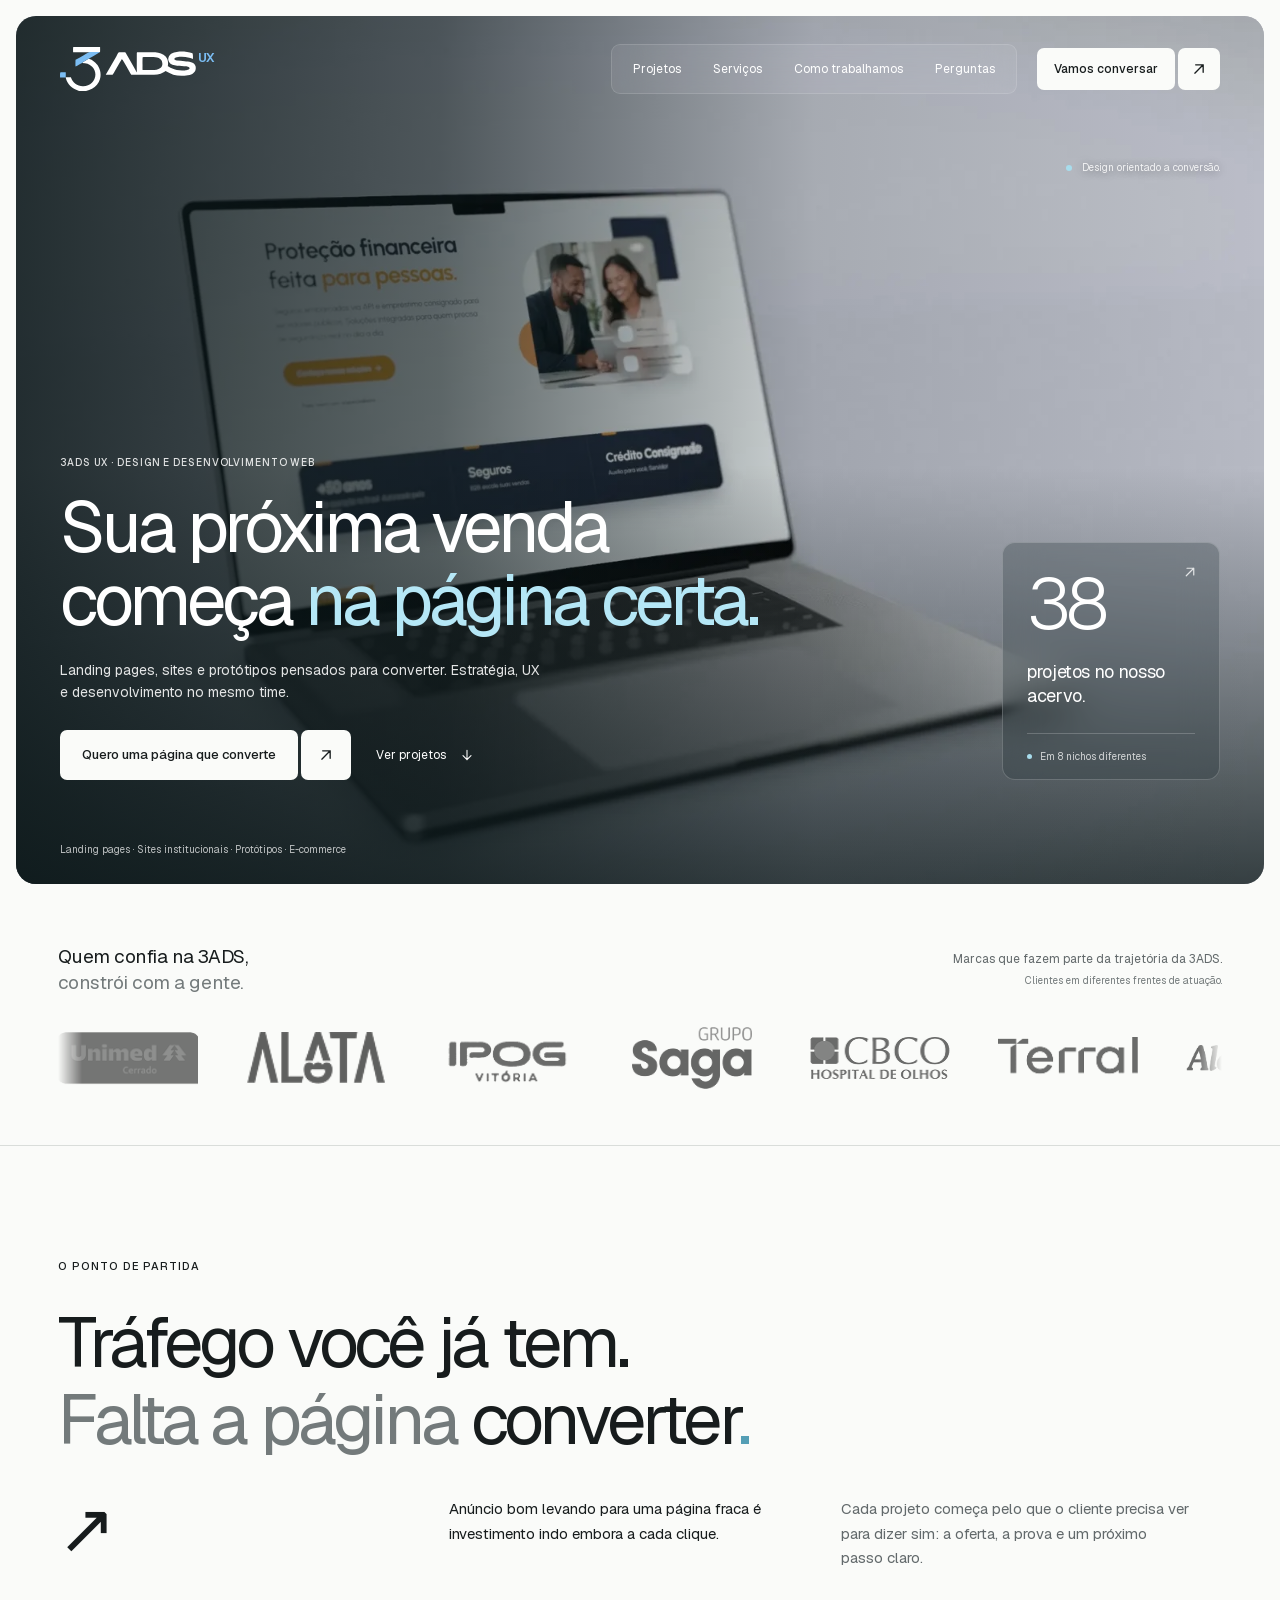
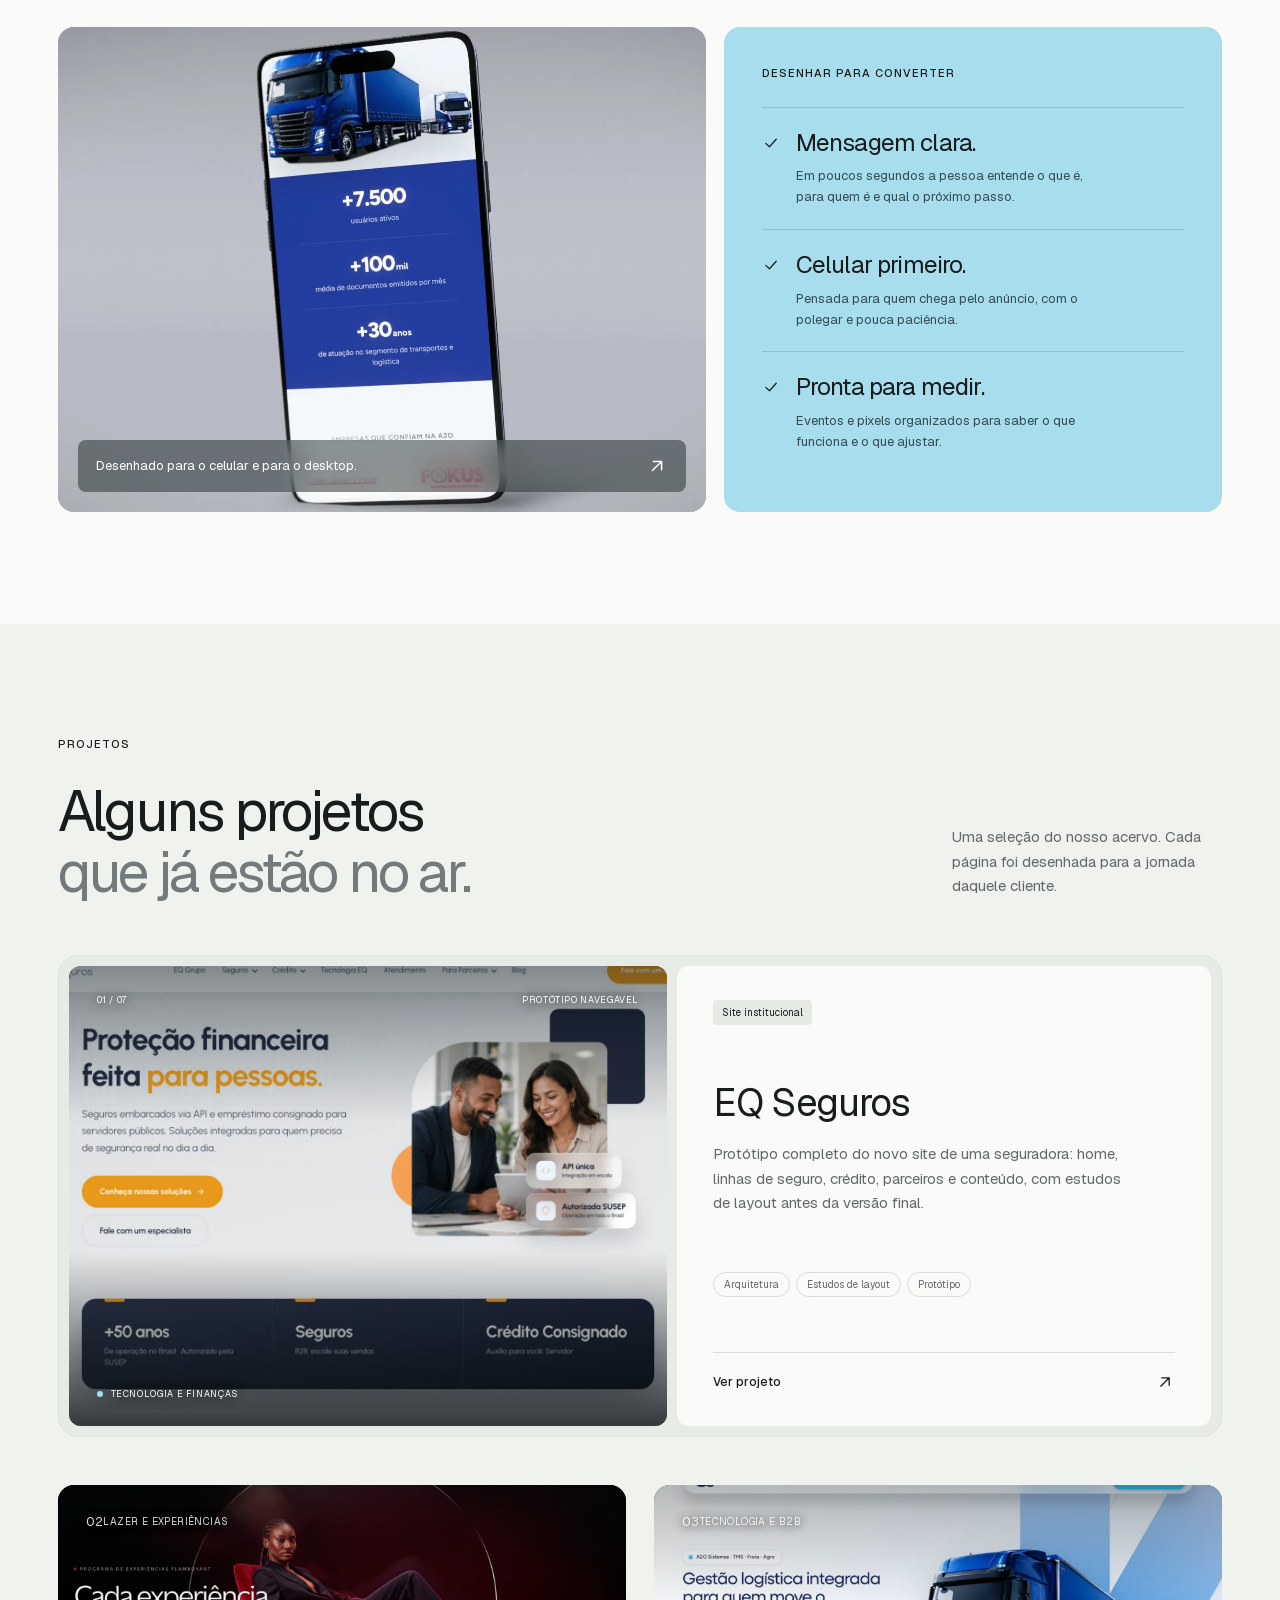
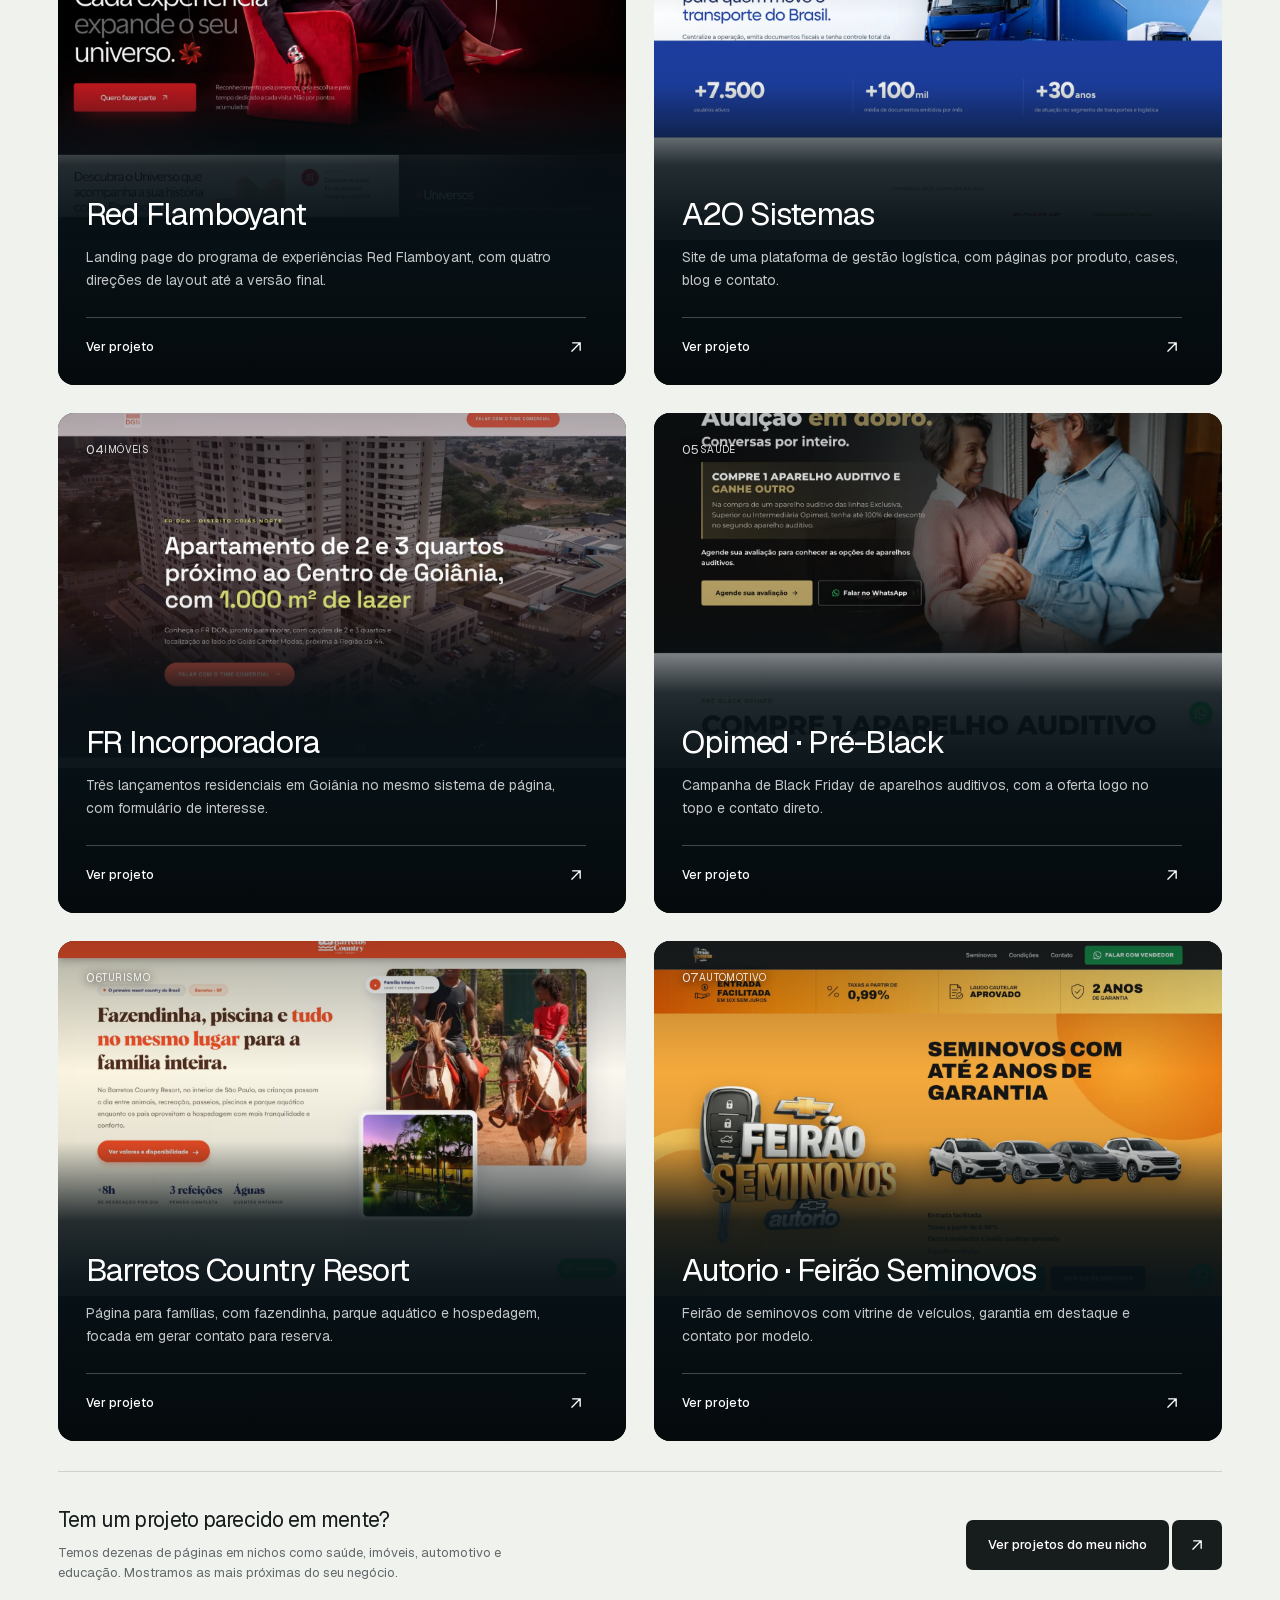
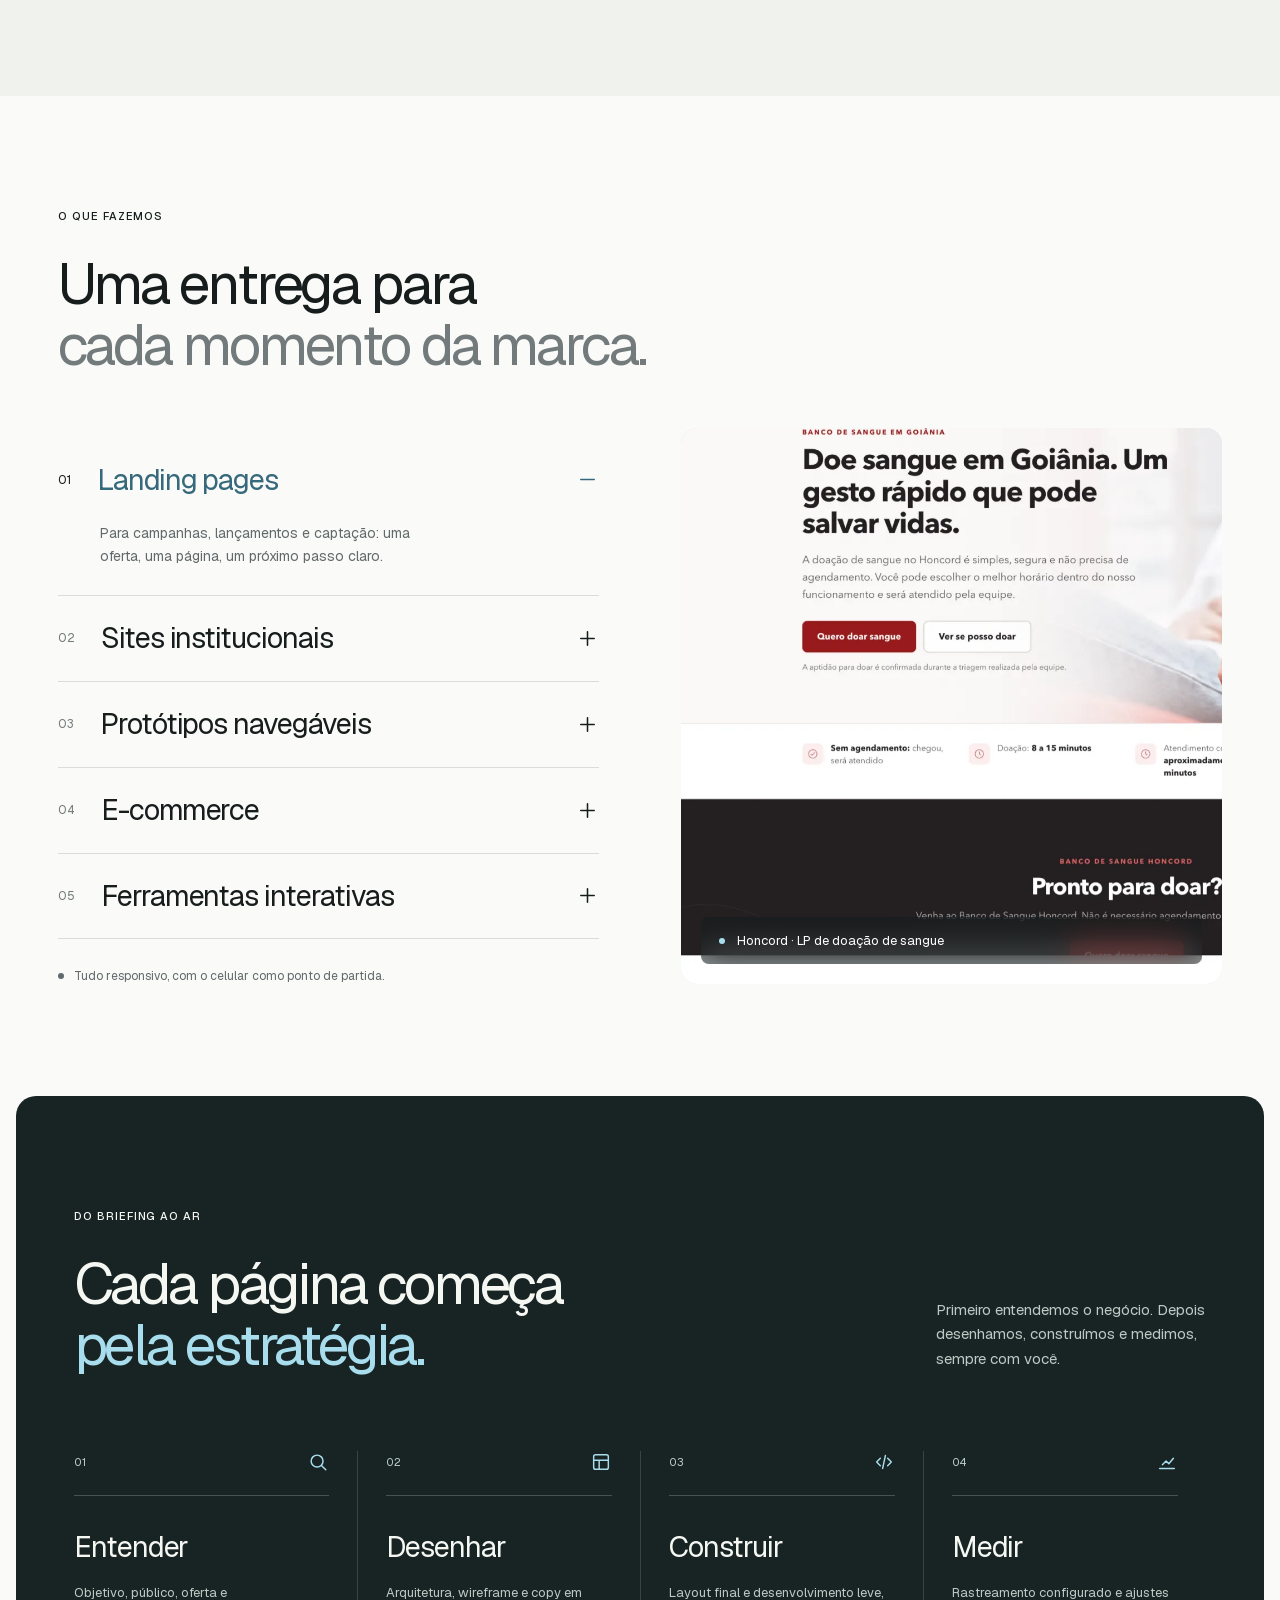
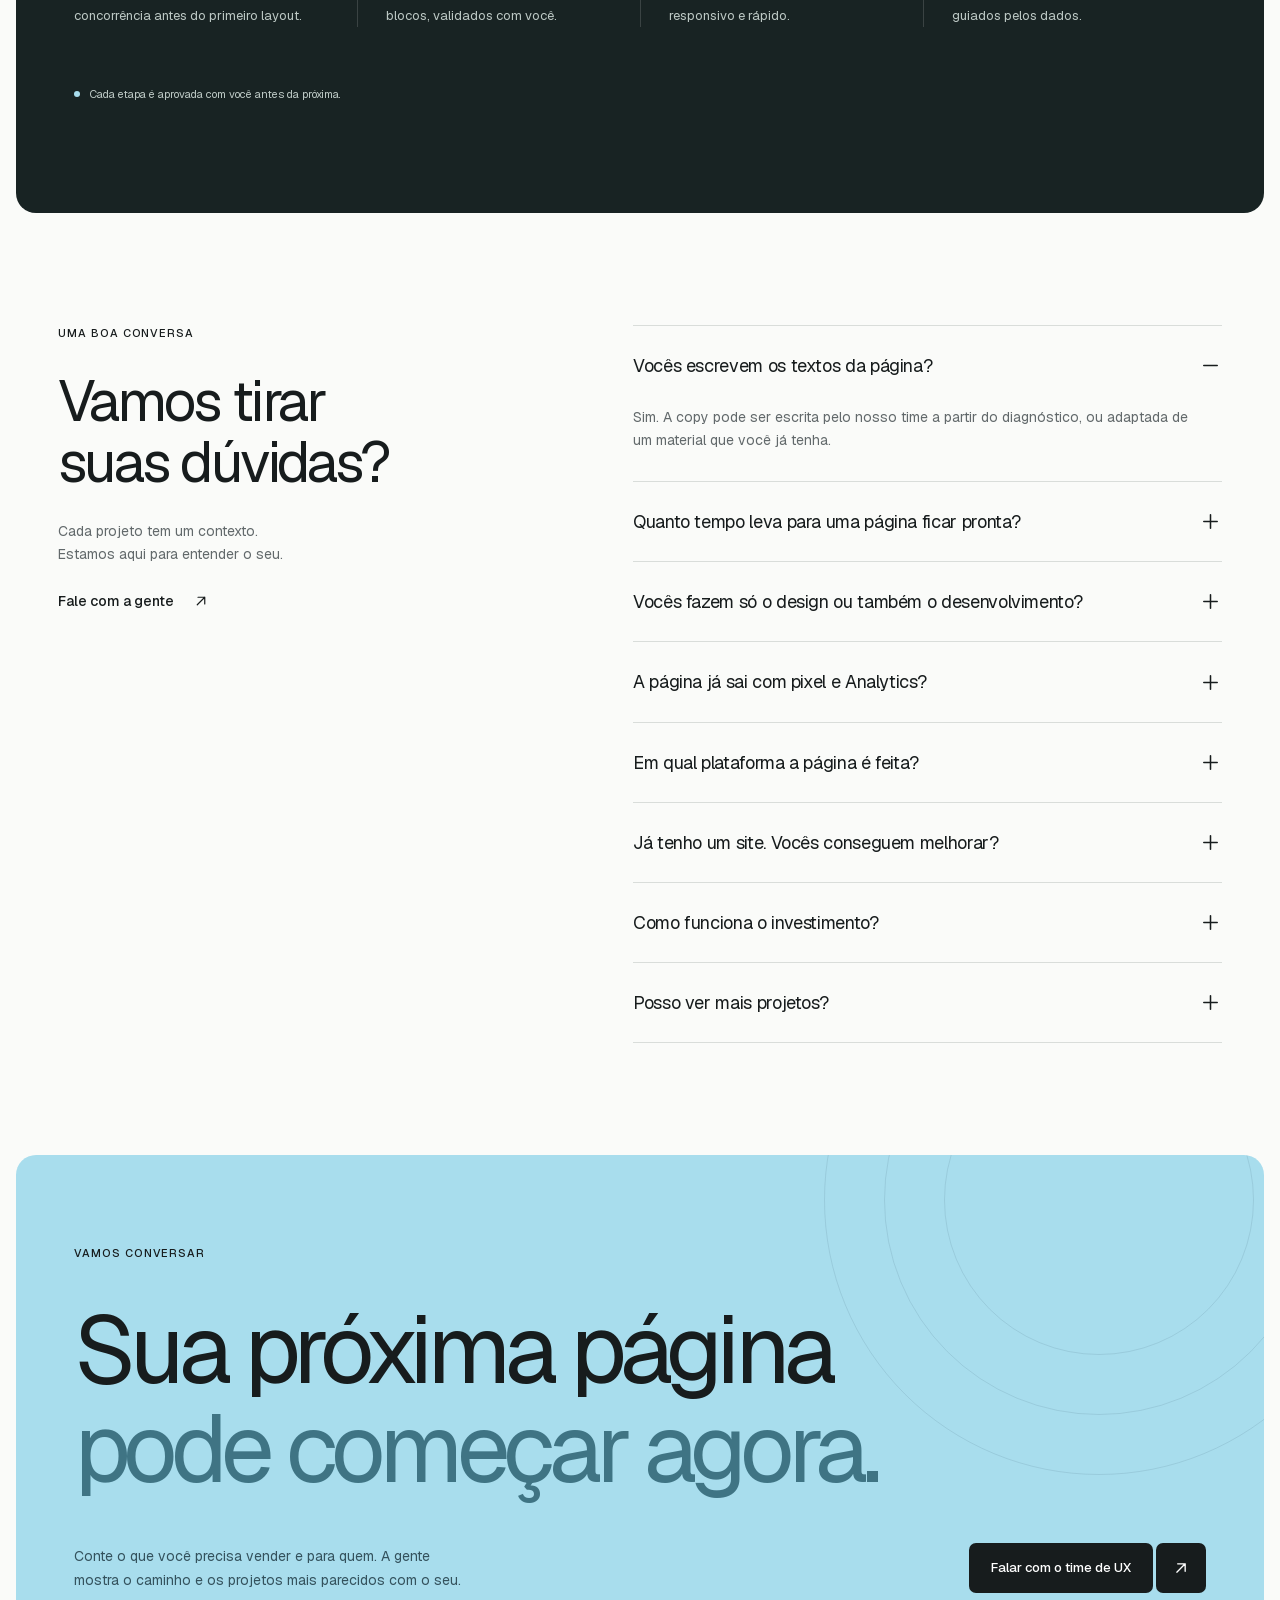
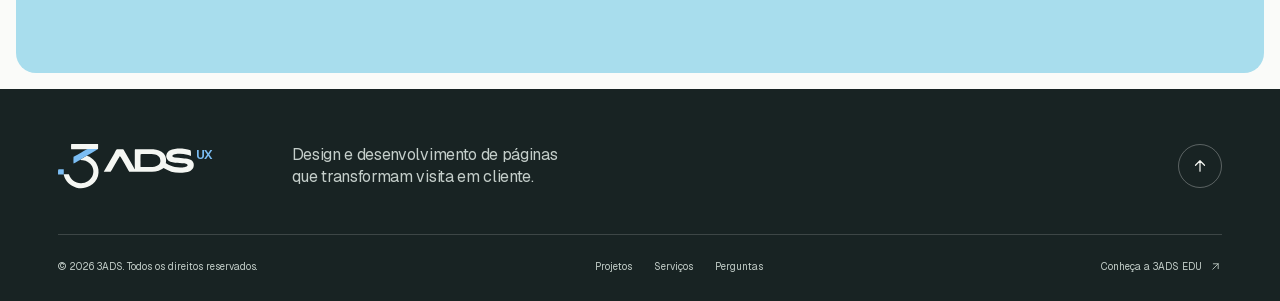
==== index.html @ 0c2f6aac "One page do time de UX da 3ADS Portfólio no design system da página da 3ADS EDU: topo com o vídeo de" ====
<!doctype html>
<html lang="pt-BR">
<head>
  <meta charset="utf-8">
  <meta name="viewport" content="width=device-width, initial-scale=1">
  <title>3ADS UX — Páginas que convertem começam no desenho certo</title>
  <meta name="description" content="Landing pages, sites institucionais, protótipos e e-commerce desenhados para converter. Estratégia, UX e desenvolvimento no mesmo time da 3ADS.">
  <meta name="theme-color" content="#fafbf9">
  <meta property="og:title" content="3ADS UX — Páginas que convertem">
  <meta property="og:description" content="Landing pages, sites, protótipos e e-commerce desenhados para converter.">
  <meta property="og:image" content="media/ux-hero-poster.webp">
  <link rel="icon" href="assets/favicon.svg" type="image/svg+xml">
  <link rel="preload" href="assets/fonts/geist-latin.woff2" as="font" type="font/woff2" crossorigin>
  <link rel="stylesheet" href="assets/styles.css">
  <script>document.documentElement.classList.add('js')</script>
</head>
<body>
  <a class="skip-link" href="#conteudo">Pular para o conteúdo</a>

  <header class="site-header" id="topo">
    <nav class="main-nav" aria-label="Principal">
      <a href="#inicio" aria-label="3ADS UX, início"><svg class="brand" viewBox="0 0 286 78" fill="none" role="img" aria-label="3ADS UX"><path d="M208.159 7.90671C215.239 7.42122 224.417 8.57153 231.094 10.968C232.105 12.9731 232.019 18.3341 231.869 20.7298C229.551 20.5001 227.697 19.4598 225.356 18.8757C218.164 17.0685 211.104 16.5218 203.804 18.0447C198.186 18.9291 197.759 22.9627 203.977 23.5439C208.509 23.9675 212.837 24.1707 217.4 24.7539C224.011 25.5985 234.189 25.3312 236.465 33.4175C237.035 36.0184 237.006 39.8382 235.515 42.1184C230.922 49.141 221.827 49.7852 214.366 50.0528C202.512 50.4782 194.108 47.707 184.063 41.6684C182.579 42.3872 181.943 43.2215 180.662 44.0531C173.355 48.801 163.656 48.4891 155.381 48.4944L140.211 48.4972L130.596 48.5046C128.6 48.5075 126.261 48.5682 124.298 48.4121C123.12 47.1939 122.471 45.6328 121.618 44.1703C117.995 37.9526 114.525 31.6515 110.921 25.4386C110.264 24.3048 109.255 21.6755 108.037 21.2661C107.773 21.3271 107.458 21.3849 107.317 21.6501C106.577 23.0444 105.789 24.4333 105.004 25.8021L96.2073 41.2055C95.0566 43.2019 93.2944 47.0191 91.6608 48.3848C88.8743 48.6845 82.8528 48.4691 79.7793 48.5049C80.1183 47.619 80.7845 46.5641 81.2762 45.727C86.7945 35.7431 92.9242 25.9428 98.4362 15.9247C99.3927 14.1863 101.059 10.1685 102.644 9.10809C105.881 8.88205 110.398 9.02725 113.757 9.02666C114.878 10.0626 116.851 14.1477 117.764 15.7625L128.689 35.013L131.842 40.6033C132.177 41.1993 133.623 44.0233 134.15 44.0995C134.273 43.485 134.162 42.7862 134.089 42.1625C133.884 40.4062 133.896 38.6792 133.905 36.9112C133.953 28.2888 133.862 19.6589 133.937 11.0388C133.941 10.4949 134.123 9.716 134.456 9.2867C135.623 8.85345 144.117 9.01791 145.849 9.03192C152.609 9.19681 159.569 8.71351 166.309 9.2829C172.881 9.83785 179.787 11.5818 184.249 16.7067C187.021 19.8964 188.519 23.9976 188.455 28.224C188.436 30.0258 188.179 31.85 188.058 33.6612C188.792 33.9599 189.741 34.5684 190.47 34.9673C191.912 35.7616 193.378 36.5119 194.865 37.2172C202.244 40.676 210.044 41.6528 218.116 40.8009C219.902 40.6124 226.754 39.6122 226.001 36.6532C225.218 33.5731 218.643 33.98 216.047 33.5315C207.592 32.0706 190.753 34.0273 188.858 22.5571C188.404 19.7985 189.56 16.4479 191.302 14.326C195.322 9.43379 202.299 8.72825 208.159 7.90671ZM144.028 40.1228C148.669 40.0618 153.311 40.0433 157.954 40.0675C163.819 40.0691 170.124 40.4622 175.091 36.7136C177.24 34.5474 178.713 32.1882 178.576 29.0133C178.069 17.3034 165.411 17.3978 156.751 17.6095C152.777 17.7067 147.998 17.2576 144.234 17.6854C143.774 18.2713 143.954 29.0114 143.949 30.736C143.943 33.4397 143.881 37.4359 144.028 40.1228Z" fill="currentColor"/><path d="M50.1799 20.7006C56.5497 22.3659 63.5455 28.184 66.887 33.9011C70.7448 40.5099 71.7771 48.3946 69.7511 55.774C67.8087 63.1024 62.299 69.2147 55.8562 72.9363C48.7087 77.1087 40.1997 78.2807 32.1904 76.1958C21.3026 73.2607 12.5543 64.9899 10.0928 54.2224C10.0124 53.8709 9.98553 53.3345 9.90234 53.0712L9.96198 52.6745C10.5592 53.0307 17.6258 52.8049 18.9109 52.8271C22.2611 62.2857 29.7356 68.1318 39.8847 68.3701C57.708 68.7883 69.2264 47.9807 56.045 34.3984C50.8332 29.028 45.6704 27.8697 38.4941 27.7475C41.183 25.7296 47.0796 22.3643 50.1799 20.7006Z" fill="currentColor"/><path d="M23.0335 0.0633376C23.9792 0.169569 26.107 0.0846433 27.1853 0.0839137L36.021 0.0828917L60.3345 0.0788059C63.447 0.0769089 66.8089 -0.0393916 69.8665 0.0140161C69.9913 2.14843 70.0356 6.29906 69.82 8.57107C69.7978 8.80542 69.2921 8.94945 69.0062 9.07188C67.7178 8.70693 51.2745 8.75902 50.4554 9.20584C49.6181 8.7936 26.1359 9.15257 22.8759 8.98257C22.6374 7.03232 22.757 1.96602 23.0335 0.0633376Z" fill="currentColor"/><path d="M50.4559 9.20583C51.2751 8.75901 67.7184 8.70692 69.0068 9.07187C67.1131 10.7437 64.2413 12.0617 62.0946 13.4628C59.6261 15.0744 57.2413 16.5872 54.6944 18.0601C53.9151 18.5109 50.5811 20.3215 50.1805 20.7006C47.0801 22.3643 41.1835 25.7295 38.4946 27.7475C35.0492 29.2612 30.7619 32.5632 27.2146 34.1245C26.8565 32.2688 26.8856 24.2588 27.1128 22.2218C31.5413 19.6948 36.2657 17.2972 40.6193 14.7055C43.9624 12.7154 47.0073 11.0166 50.4559 9.20583Z" fill="#7BBDF3"/><path d="M0.0594405 53.031C0.0344165 51.7245 -0.188479 45.4876 0.429999 44.7183C0.701396 44.3807 1.10236 44.2409 1.51872 44.1819C2.68443 44.0172 4.02099 44.2353 5.20926 44.2318C6.80712 44.2272 8.39648 44.0582 9.98461 43.8979C10.0831 46.4453 10.1405 50.1497 9.9632 52.6745L9.90357 53.0712C7.25742 53.1821 2.68997 53.1636 0.0594405 53.031Z" fill="#7BBDF3"/><text x="240" y="26.5" fill="#7BBDF3" font-family="Geist, sans-serif" font-size="22.5" font-weight="600" letter-spacing="-0.4">UX</text></svg></a>
      <div class="desktop-navigation">
        <div class="nav-links">
          <a href="#projetos">Projetos</a>
          <a href="#servicos">Serviços</a>
          <a href="#como-trabalhamos">Como trabalhamos</a>
          <a href="#perguntas">Perguntas</a>
        </div>
        <a class="button-link button-dark js-contato" href="#contato">
          <span>Vamos conversar</span>
          <span class="button-arrow"><svg viewBox="0 0 24 24" width="20" height="20" aria-hidden="true"><path d="M7 17 17 7M8 7h9v9"/></svg></span>
        </a>
      </div>
      <button type="button" class="menu-toggle" id="menu-toggle" aria-expanded="false" aria-controls="menu-mobile" aria-label="Abrir menu">
        <svg viewBox="0 0 24 24" width="20" height="20" aria-hidden="true"><path d="M4 8h16M4 16h16"/></svg>
      </button>
    </nav>
    <div class="mobile-menu" id="menu-mobile" hidden>
      <p class="eyebrow">Navegação</p>
      <a href="#projetos"><span class="menu-index">01</span>Projetos<svg viewBox="0 0 24 24" width="22" height="22" aria-hidden="true"><path d="M7 17 17 7M8 7h9v9"/></svg></a>
      <a href="#servicos"><span class="menu-index">02</span>Serviços<svg viewBox="0 0 24 24" width="22" height="22" aria-hidden="true"><path d="M7 17 17 7M8 7h9v9"/></svg></a>
      <a href="#como-trabalhamos"><span class="menu-index">03</span>Como trabalhamos<svg viewBox="0 0 24 24" width="22" height="22" aria-hidden="true"><path d="M7 17 17 7M8 7h9v9"/></svg></a>
      <a href="#perguntas"><span class="menu-index">04</span>Perguntas<svg viewBox="0 0 24 24" width="22" height="22" aria-hidden="true"><path d="M7 17 17 7M8 7h9v9"/></svg></a>
      <a class="button-link button-blue js-contato" href="#contato">
        <span>Vamos conversar</span>
        <span class="button-arrow"><svg viewBox="0 0 24 24" width="20" height="20" aria-hidden="true"><path d="M7 17 17 7M8 7h9v9"/></svg></span>
      </a>
      <p>Páginas que convertem começam no desenho certo.</p>
    </div>
  </header>

  <main id="conteudo">
    <div class="hero-frame">
      <section id="inicio" class="hero-section" aria-labelledby="hero-title">
        <video class="hero-video" id="hero-video" muted loop playsinline preload="metadata" poster="media/ux-hero-poster.webp" aria-hidden="true"
          data-src-desktop="media/ux-hero-1080.mp4" data-src-mobile="media/ux-hero-720.mp4"></video>
        <div class="hero-shade" aria-hidden="true"></div>
        <p class="hero-topline"><span class="status-dot"></span> Design orientado a conversão.</p>
        <div class="hero-content">
          <div class="hero-copy">
            <p class="eyebrow hero-eyebrow">3ADS UX · Design e desenvolvimento web</p>
            <h1 id="hero-title">Sua próxima venda<br class="desktop-break"> começa <span>na página certa.</span></h1>
            <p class="hero-description">Landing pages, sites e protótipos pensados para converter. Estratégia, UX e desenvolvimento no mesmo time.</p>
            <div class="hero-actions">
              <a class="button-link button-light js-contato" href="#contato">
                <span>Quero uma página que converte</span>
                <span class="button-arrow"><svg viewBox="0 0 24 24" width="20" height="20" aria-hidden="true"><path d="M7 17 17 7M8 7h9v9"/></svg></span>
              </a>
              <a class="hero-secondary" href="#projetos">Ver projetos <svg viewBox="0 0 24 24" width="16" height="16" aria-hidden="true"><path d="M12 5v14M6 13l6 6 6-6"/></svg></a>
            </div>
          </div>
          <a class="hero-program-card" href="#projetos">
            <span class="hero-card-arrow" aria-hidden="true"><svg viewBox="0 0 24 24" width="18" height="18"><path d="M7 17 17 7M8 7h9v9"/></svg></span>
            <span class="hero-program-number">38</span>
            <p>projetos no nosso acervo.</p>
            <span class="hero-program-foot"><span class="status-dot"></span>Em 8 nichos diferentes</span>
          </a>
        </div>
        <p class="hero-bottom"><span>Landing pages · Sites institucionais · Protótipos · E-commerce</span></p>
      </section>
    </div>

    <section class="clients-section page-container" aria-label="Clientes da 3ADS">
      <div class="clients-heading reveal">
        <p>Quem confia na 3ADS,<br><span class="muted">constrói com a gente.</span></p>
        <span>Marcas que fazem parte da trajetória da 3ADS.<br><small>Clientes em diferentes frentes de atuação.</small></span>
      </div>
      <div class="clients-marquee">
        <div class="clients-marquee-track" id="clientes"></div>
      </div>
    </section>

    <section class="challenge-section section-space" aria-labelledby="challenge-title">
      <div class="page-container">
        <div class="reveal">
          <p class="eyebrow section-label">O ponto de partida</p>
          <h2 id="challenge-title" class="challenge-title">Tráfego você já tem.<br><span class="muted">Falta a página</span> converter<span class="blue-period">.</span></h2>
        </div>
        <div class="challenge-description reveal">
          <span class="section-symbol" aria-hidden="true">↗</span>
          <p>Anúncio bom levando para uma página fraca é investimento indo embora a cada clique.</p>
          <p>Cada projeto começa pelo que o cliente precisa ver para dizer sim: a oferta, a prova e um próximo passo claro.</p>
        </div>
        <div class="challenge-grid">
          <figure class="challenge-photo image-hover reveal">
            <img src="images/mockup-19.5.webp" alt="Site da A2O Sistemas aberto em um celular" width="1600" height="900" loading="lazy" decoding="async">
            <figcaption class="photo-caption">Desenhado para o celular e para o desktop.<svg viewBox="0 0 24 24" width="22" height="22" aria-hidden="true"><path d="M7 17 17 7M8 7h9v9"/></svg></figcaption>
          </figure>
          <div class="benefits-card reveal" style="--reveal-delay: 100ms">
            <p class="eyebrow">Desenhar para converter</p>
            <div class="benefit">
              <svg viewBox="0 0 24 24" width="18" height="18" aria-hidden="true"><path d="M5 12.5 10 17l9-10"/></svg>
              <div><h3>Mensagem clara.</h3><p>Em poucos segundos a pessoa entende o que é, para quem é e qual o próximo passo.</p></div>
            </div>
            <div class="benefit">
              <svg viewBox="0 0 24 24" width="18" height="18" aria-hidden="true"><path d="M5 12.5 10 17l9-10"/></svg>
              <div><h3>Celular primeiro.</h3><p>Pensada para quem chega pelo anúncio, com o polegar e pouca paciência.</p></div>
            </div>
            <div class="benefit">
              <svg viewBox="0 0 24 24" width="18" height="18" aria-hidden="true"><path d="M5 12.5 10 17l9-10"/></svg>
              <div><h3>Pronta para medir.</h3><p>Eventos e pixels organizados para saber o que funciona e o que ajustar.</p></div>
            </div>
          </div>
        </div>
      </div>
    </section>

    <section id="projetos" class="section-space programs-section" aria-labelledby="programs-title">
      <div class="page-container">
        <div class="section-heading reveal">
          <div>
            <p class="eyebrow section-label">Projetos</p>
            <h2 id="programs-title">Alguns projetos<br><span class="muted">que já estão no ar.</span></h2>
          </div>
          <p class="section-intro">Uma seleção do nosso acervo. Cada página foi desenhada para a jornada daquele cliente.</p>
        </div>

        <article class="featured-program reveal">
          <button type="button" class="ai-art js-projeto" data-projeto="eq-seguros" aria-label="Ver projeto EQ Seguros">
            <img src="images/projetos/eq-seguros-capa.webp" alt="" width="1600" height="1000" loading="lazy" decoding="async">
            <span class="art-top"><span>01 / 07</span><span>Protótipo navegável</span></span>
            <span class="art-bottom"><span class="status-dot"></span>Tecnologia e finanças</span>
          </button>
          <div class="featured-program-copy">
            <span class="tag">Site institucional</span>
            <div>
              <h3>EQ Seguros</h3>
              <p>Protótipo completo do novo site de uma seguradora: home, linhas de seguro, crédito, parceiros e conteúdo, com estudos de layout antes da versão final.</p>
            </div>
            <div class="topicos"><span class="topic-tag">Arquitetura</span><span class="topic-tag">Estudos de layout</span><span class="topic-tag">Protótipo</span></div>
            <button type="button" class="program-link js-projeto" data-projeto="eq-seguros">Ver projeto <svg viewBox="0 0 24 24" width="20" height="20" aria-hidden="true"><path d="M7 17 17 7M8 7h9v9"/></svg></button>
          </div>
        </article>

        <div class="program-grid" id="projetos-grade"></div>

        <div class="program-help reveal">
          <div>
            <h3>Tem um projeto parecido em mente?</h3>
            <p>Temos dezenas de páginas em nichos como saúde, imóveis, automotivo e educação. Mostramos as mais próximas do seu negócio.</p>
          </div>
          <a class="button-link button-dark js-contato" href="#contato">
            <span>Ver projetos do meu nicho</span>
            <span class="button-arrow"><svg viewBox="0 0 24 24" width="20" height="20" aria-hidden="true"><path d="M7 17 17 7M8 7h9v9"/></svg></span>
          </a>
        </div>
      </div>
    </section>

    <section id="servicos" class="section-space formats-section" aria-labelledby="formats-title">
      <div class="page-container">
        <div class="section-heading reveal">
          <div>
            <p class="eyebrow section-label">O que fazemos</p>
            <h2 id="formats-title">Uma entrega para<br><span class="muted">cada momento da marca.</span></h2>
          </div>
        </div>
        <div class="formats-grid">
          <div class="format-list reveal" id="servicos-lista"></div>
          <div class="format-photo reveal">
            <img id="servico-foto" src="images/projetos/honcord-capa.webp" alt="" width="1600" height="1000" loading="lazy" decoding="async">
            <div class="photo-caption" id="servico-legenda"></div>
          </div>
        </div>
      </div>
    </section>

    <section id="como-trabalhamos" class="method-section section-space" aria-labelledby="method-title">
      <div class="page-container">
        <div class="section-heading reveal">
          <div>
            <p class="eyebrow section-label">Do briefing ao ar</p>
            <h2 id="method-title">Cada página começa<br><span>pela estratégia.</span></h2>
          </div>
          <p class="section-intro">Primeiro entendemos o negócio. Depois desenhamos, construímos e medimos, sempre com você.</p>
        </div>
        <ol class="steps-grid reveal">
          <li class="step">
            <div class="step-top"><span>01</span><svg viewBox="0 0 24 24" width="22" height="22" aria-hidden="true"><circle cx="11" cy="11" r="6.5"/><path d="m16 16 4.5 4.5"/></svg></div>
            <h3>Entender</h3>
            <p>Objetivo, público, oferta e concorrência antes do primeiro layout.</p>
          </li>
          <li class="step">
            <div class="step-top"><span>02</span><svg viewBox="0 0 24 24" width="22" height="22" aria-hidden="true"><rect x="4" y="4" width="16" height="16" rx="2"/><path d="M4 10h16M10 10v10"/></svg></div>
            <h3>Desenhar</h3>
            <p>Arquitetura, wireframe e copy em blocos, validados com você.</p>
          </li>
          <li class="step">
            <div class="step-top"><span>03</span><svg viewBox="0 0 24 24" width="22" height="22" aria-hidden="true"><path d="m8 8-4 4 4 4M16 8l4 4-4 4M13.5 5l-3 14"/></svg></div>
            <h3>Construir</h3>
            <p>Layout final e desenvolvimento leve, responsivo e rápido.</p>
          </li>
          <li class="step">
            <div class="step-top"><span>04</span><svg viewBox="0 0 24 24" width="22" height="22" aria-hidden="true"><path d="M4 19h16M7 15l4-4 3 3 5-6"/></svg></div>
            <h3>Medir</h3>
            <p>Rastreamento configurado e ajustes guiados pelos dados.</p>
          </li>
        </ol>
        <p class="method-footer"><span class="status-dot"></span>Cada etapa é aprovada com você antes da próxima.</p>
      </div>
    </section>

    <section id="perguntas" class="faq-section section-space" aria-labelledby="faq-title">
      <div class="page-container faq-grid">
        <div class="reveal">
          <p class="eyebrow section-label">Uma boa conversa</p>
          <h2 id="faq-title">Vamos tirar<br>suas dúvidas?</h2>
          <p class="faq-intro">Cada projeto tem um contexto.<br>Estamos aqui para entender o seu.</p>
          <a href="#contato" class="text-link js-contato">Fale com a gente <svg viewBox="0 0 24 24" width="18" height="18" aria-hidden="true"><path d="M7 17 17 7M8 7h9v9"/></svg></a>
        </div>
        <div class="faq-list reveal" id="faq"></div>
      </div>
    </section>

    <section id="contato" class="contact-section" aria-labelledby="contact-title">
      <div class="contact-decoration" aria-hidden="true"><span></span><span></span><span></span></div>
      <div class="page-container">
        <p class="eyebrow section-label">Vamos conversar</p>
        <h2 id="contact-title">Sua próxima página <span>pode começar agora.</span></h2>
        <div class="contact-bottom">
          <p>Conte o que você precisa vender e para quem. A gente mostra o caminho e os projetos mais parecidos com o seu.</p>
          <a class="button-link button-dark js-contato" href="#contato">
            <span>Falar com o time de UX</span>
            <span class="button-arrow"><svg viewBox="0 0 24 24" width="20" height="20" aria-hidden="true"><path d="M7 17 17 7M8 7h9v9"/></svg></span>
          </a>
        </div>
      </div>
    </section>
  </main>

  <footer class="site-footer">
    <div class="page-container">
      <div class="footer-top">
        <svg class="brand brand-footer" viewBox="0 0 286 78" fill="none" role="img" aria-label="3ADS UX"><path d="M208.159 7.90671C215.239 7.42122 224.417 8.57153 231.094 10.968C232.105 12.9731 232.019 18.3341 231.869 20.7298C229.551 20.5001 227.697 19.4598 225.356 18.8757C218.164 17.0685 211.104 16.5218 203.804 18.0447C198.186 18.9291 197.759 22.9627 203.977 23.5439C208.509 23.9675 212.837 24.1707 217.4 24.7539C224.011 25.5985 234.189 25.3312 236.465 33.4175C237.035 36.0184 237.006 39.8382 235.515 42.1184C230.922 49.141 221.827 49.7852 214.366 50.0528C202.512 50.4782 194.108 47.707 184.063 41.6684C182.579 42.3872 181.943 43.2215 180.662 44.0531C173.355 48.801 163.656 48.4891 155.381 48.4944L140.211 48.4972L130.596 48.5046C128.6 48.5075 126.261 48.5682 124.298 48.4121C123.12 47.1939 122.471 45.6328 121.618 44.1703C117.995 37.9526 114.525 31.6515 110.921 25.4386C110.264 24.3048 109.255 21.6755 108.037 21.2661C107.773 21.3271 107.458 21.3849 107.317 21.6501C106.577 23.0444 105.789 24.4333 105.004 25.8021L96.2073 41.2055C95.0566 43.2019 93.2944 47.0191 91.6608 48.3848C88.8743 48.6845 82.8528 48.4691 79.7793 48.5049C80.1183 47.619 80.7845 46.5641 81.2762 45.727C86.7945 35.7431 92.9242 25.9428 98.4362 15.9247C99.3927 14.1863 101.059 10.1685 102.644 9.10809C105.881 8.88205 110.398 9.02725 113.757 9.02666C114.878 10.0626 116.851 14.1477 117.764 15.7625L128.689 35.013L131.842 40.6033C132.177 41.1993 133.623 44.0233 134.15 44.0995C134.273 43.485 134.162 42.7862 134.089 42.1625C133.884 40.4062 133.896 38.6792 133.905 36.9112C133.953 28.2888 133.862 19.6589 133.937 11.0388C133.941 10.4949 134.123 9.716 134.456 9.2867C135.623 8.85345 144.117 9.01791 145.849 9.03192C152.609 9.19681 159.569 8.71351 166.309 9.2829C172.881 9.83785 179.787 11.5818 184.249 16.7067C187.021 19.8964 188.519 23.9976 188.455 28.224C188.436 30.0258 188.179 31.85 188.058 33.6612C188.792 33.9599 189.741 34.5684 190.47 34.9673C191.912 35.7616 193.378 36.5119 194.865 37.2172C202.244 40.676 210.044 41.6528 218.116 40.8009C219.902 40.6124 226.754 39.6122 226.001 36.6532C225.218 33.5731 218.643 33.98 216.047 33.5315C207.592 32.0706 190.753 34.0273 188.858 22.5571C188.404 19.7985 189.56 16.4479 191.302 14.326C195.322 9.43379 202.299 8.72825 208.159 7.90671ZM144.028 40.1228C148.669 40.0618 153.311 40.0433 157.954 40.0675C163.819 40.0691 170.124 40.4622 175.091 36.7136C177.24 34.5474 178.713 32.1882 178.576 29.0133C178.069 17.3034 165.411 17.3978 156.751 17.6095C152.777 17.7067 147.998 17.2576 144.234 17.6854C143.774 18.2713 143.954 29.0114 143.949 30.736C143.943 33.4397 143.881 37.4359 144.028 40.1228Z" fill="currentColor"/><path d="M50.1799 20.7006C56.5497 22.3659 63.5455 28.184 66.887 33.9011C70.7448 40.5099 71.7771 48.3946 69.7511 55.774C67.8087 63.1024 62.299 69.2147 55.8562 72.9363C48.7087 77.1087 40.1997 78.2807 32.1904 76.1958C21.3026 73.2607 12.5543 64.9899 10.0928 54.2224C10.0124 53.8709 9.98553 53.3345 9.90234 53.0712L9.96198 52.6745C10.5592 53.0307 17.6258 52.8049 18.9109 52.8271C22.2611 62.2857 29.7356 68.1318 39.8847 68.3701C57.708 68.7883 69.2264 47.9807 56.045 34.3984C50.8332 29.028 45.6704 27.8697 38.4941 27.7475C41.183 25.7296 47.0796 22.3643 50.1799 20.7006Z" fill="currentColor"/><path d="M23.0335 0.0633376C23.9792 0.169569 26.107 0.0846433 27.1853 0.0839137L36.021 0.0828917L60.3345 0.0788059C63.447 0.0769089 66.8089 -0.0393916 69.8665 0.0140161C69.9913 2.14843 70.0356 6.29906 69.82 8.57107C69.7978 8.80542 69.2921 8.94945 69.0062 9.07188C67.7178 8.70693 51.2745 8.75902 50.4554 9.20584C49.6181 8.7936 26.1359 9.15257 22.8759 8.98257C22.6374 7.03232 22.757 1.96602 23.0335 0.0633376Z" fill="currentColor"/><path d="M50.4559 9.20583C51.2751 8.75901 67.7184 8.70692 69.0068 9.07187C67.1131 10.7437 64.2413 12.0617 62.0946 13.4628C59.6261 15.0744 57.2413 16.5872 54.6944 18.0601C53.9151 18.5109 50.5811 20.3215 50.1805 20.7006C47.0801 22.3643 41.1835 25.7295 38.4946 27.7475C35.0492 29.2612 30.7619 32.5632 27.2146 34.1245C26.8565 32.2688 26.8856 24.2588 27.1128 22.2218C31.5413 19.6948 36.2657 17.2972 40.6193 14.7055C43.9624 12.7154 47.0073 11.0166 50.4559 9.20583Z" fill="#7BBDF3"/><path d="M0.0594405 53.031C0.0344165 51.7245 -0.188479 45.4876 0.429999 44.7183C0.701396 44.3807 1.10236 44.2409 1.51872 44.1819C2.68443 44.0172 4.02099 44.2353 5.20926 44.2318C6.80712 44.2272 8.39648 44.0582 9.98461 43.8979C10.0831 46.4453 10.1405 50.1497 9.9632 52.6745L9.90357 53.0712C7.25742 53.1821 2.68997 53.1636 0.0594405 53.031Z" fill="#7BBDF3"/><text x="240" y="26.5" fill="#7BBDF3" font-family="Geist, sans-serif" font-size="22.5" font-weight="600" letter-spacing="-0.4">UX</text></svg>
        <p>Design e desenvolvimento de páginas<br>que transformam visita em cliente.</p>
        <a class="back-top" href="#inicio" aria-label="Voltar ao topo"><svg viewBox="0 0 24 24" width="18" height="18" aria-hidden="true"><path d="M12 19V5M6 11l6-6 6 6"/></svg></a>
      </div>
      <div class="footer-bottom">
        <span>© 2026 3ADS. Todos os direitos reservados.</span>
        <nav aria-label="Rodapé"><a href="#projetos">Projetos</a><a href="#servicos">Serviços</a><a href="#perguntas">Perguntas</a></nav>
        <span><a href="https://atende3ads-ux.github.io/3ads-edu/" target="_blank" rel="noopener">Conheça a 3ADS EDU <svg viewBox="0 0 24 24" width="13" height="13" aria-hidden="true"><path d="M7 17 17 7M8 7h9v9"/></svg></a></span>
      </div>
    </div>
  </footer>

  <div class="program-modal-overlay" id="modal" hidden>
    <div class="program-modal" role="dialog" aria-modal="true" aria-labelledby="modal-titulo">
      <div class="program-modal-scroll">
        <div class="program-modal-header">
          <div>
            <p class="eyebrow" id="modal-meta"></p>
            <h2 id="modal-titulo"></h2>
          </div>
          <button type="button" class="program-modal-close" id="modal-fechar" aria-label="Fechar">
            <svg viewBox="0 0 24 24" width="22" height="22" aria-hidden="true"><path d="M6 6l12 12M18 6 6 18"/></svg>
          </button>
        </div>
        <div class="program-modal-body">
          <div class="program-modal-content">
            <p class="program-modal-headline" id="modal-resumo"></p>
            <div class="projeto-telas">
              <div class="projeto-navegador" tabindex="0" aria-label="Página completa no desktop (role para ver)">
                <span class="projeto-barra" aria-hidden="true"><i></i><i></i><i></i></span>
                <img id="modal-pagina" alt="" width="1100" height="2000">
              </div>
              <div class="projeto-celular"><img id="modal-celular" alt="" width="560" height="1212"></div>
            </div>
            <div class="program-modal-section">
              <p class="eyebrow">O que entregamos</p>
              <ul class="program-learning-list" id="modal-entregas"></ul>
            </div>
          </div>
          <aside class="program-contact-card">
            <p class="eyebrow">Quer algo assim?</p>
            <h3>Vamos desenhar a página do seu negócio.</h3>
            <p>Conte o seu desafio. Mostramos o caminho e os projetos mais próximos do seu nicho.</p>
            <a class="program-form-submit" id="modal-contato" href="#contato" target="_blank" rel="noopener">Falar com o time de UX <svg viewBox="0 0 24 24" width="20" height="20" aria-hidden="true"><path d="M7 17 17 7M8 7h9v9"/></svg></a>
          </aside>
        </div>
      </div>
    </div>
  </div>

  <script src="assets/main.js" defer></script>
</body>
</html>
---- assets/styles.css ----
/* 3ADS UX — one page do time de UX.
   Design system da 3ADS EDU (atende3ads-ux/3ads-edu, src/styles.css): mesmas cores, tipografia,
   botões divididos, seções e componentes. */

@font-face {
  font-family: 'Geist';
  font-style: normal;
  font-weight: 300 700;
  font-display: swap;
  src: url('fonts/geist-latin-ext.woff2') format('woff2');
  unicode-range: U+0100-02BA, U+02BD-02C5, U+02C7-02CC, U+02CE-02D7, U+02DD-02FF, U+0304, U+0308, U+0329, U+1D00-1DBF, U+1E00-1E9F, U+1EF2-1EFF, U+2020, U+20A0-20AB, U+20AD-20C4, U+2113, U+2C60-2C7F, U+A720-A7FF;
}
@font-face {
  font-family: 'Geist';
  font-style: normal;
  font-weight: 300 700;
  font-display: swap;
  src: url('fonts/geist-latin.woff2') format('woff2');
  unicode-range: U+0000-00FF, U+0131, U+0152-0153, U+02BB-02BC, U+02C6, U+02DA, U+02DC, U+0304, U+0308, U+0329, U+2000-206F, U+20AC, U+2122, U+2191, U+2193, U+2212, U+2215, U+FEFF, U+FFFD;
}

:root {
  --ink: #171c1d;
  --muted: #737a7b;
  --paper: #fafbf9;
  --soft: #f0f2ee;
  --line: #d9ddda;
  --blue: #a8dded;
  --brand-blue: #6ec1e4;
}
* { box-sizing: border-box; }
html { scroll-behavior: smooth; scroll-padding-top: 112px; }
body { margin: 0; color: var(--ink); background: var(--paper); font-family: 'Geist', system-ui, -apple-system, sans-serif; -webkit-font-smoothing: antialiased; -moz-osx-font-smoothing: grayscale; overflow-x: hidden; }
body.travado { overflow: hidden; }
::selection { background: var(--blue); color: var(--ink); }
button, a { -webkit-tap-highlight-color: transparent; touch-action: manipulation; }
a { color: inherit; text-decoration: none; }
button { font: inherit; color: inherit; background: none; border: 0; padding: 0; cursor: pointer; }
button:focus-visible, a:focus-visible { outline: 2px solid currentColor; outline-offset: 5px; }
img { display: block; max-width: 100%; }
h1, h2, h3, p, figure, ol, ul { margin: 0; }
h1, h2, h3 { text-wrap: balance; font-weight: 400; }
h2 { font-size: clamp(38px, 4.45vw, 68px); line-height: 1.07; letter-spacing: -.055em; }
h3 { letter-spacing: -.035em; }
svg { fill: none; stroke: currentColor; stroke-width: 1.6; stroke-linecap: round; stroke-linejoin: round; flex-shrink: 0; }
.brand path { stroke: none; }
.brand text { stroke: none; }

.page-container { width: 100%; max-width: 1536px; padding-inline: clamp(24px, 4.5vw, 80px); margin-inline: auto; }
.section-space { padding-block: 112px; }
.eyebrow { font-size: 11px; line-height: 1.6; font-weight: 500; letter-spacing: .09em; text-transform: uppercase; }
.section-label { margin-bottom: 28px; }
.muted { color: var(--muted); }
.section-heading { display: flex; align-items: flex-end; justify-content: space-between; gap: 40px; margin-bottom: 52px; }
.section-intro { max-width: 270px; flex: 0 0 24%; font-size: 15px; line-height: 1.65; color: #62696b; padding-bottom: 4px; }
.status-dot { width: 6px; height: 6px; flex-shrink: 0; border-radius: 50%; display: inline-block; background: currentColor; }
.skip-link { position: fixed; top: 10px; left: 24px; z-index: 300; background: var(--ink); color: white; padding: 14px 20px; transform: translateY(-150%); }
.skip-link:focus { transform: translateY(0); }

/* botões divididos */
.button-link { display: inline-flex; align-items: stretch; flex-shrink: 0; gap: 3px; min-height: 50px; font-size: 13px; font-weight: 500; line-height: 1.25; }
.button-link > span:first-child { padding: 17px 22px; border-radius: 7px; display: flex; align-items: center; justify-content: center; transition: background .25s; }
.button-arrow { width: 50px; border-radius: 7px; display: grid; place-items: center; flex-shrink: 0; transition: background .25s; }
.button-arrow svg { transition: transform .3s cubic-bezier(.2,.8,.2,1); }
.button-link:hover .button-arrow svg { transform: translate(2px,-2px); }
.button-dark > span { background: var(--ink); color: white; }
.button-dark:hover > span { background: #364345; }
.button-light > span { background: #fafbf9; color: var(--ink); }
.button-light:hover > span { background: var(--blue); }
.button-blue > span { background: var(--blue); color: var(--ink); }
.button-blue:hover > span { background: #c9edf6; }
.text-link { display: inline-flex; align-items: center; gap: 18px; font-size: 14px; font-weight: 500; }
.text-link svg { transition: transform .25s; }
.text-link:hover svg { transform: translate(2px,-2px); }

/* cabeçalho */
.brand { display: block; width: 164px; height: auto; }
.site-header { position: fixed; top: 34px; left: 46px; right: 46px; z-index: 100; padding: 10px 14px; color: white; transition: top .3s, color .3s, box-shadow .3s; border-radius: 12px; }
.site-header::before { content: ''; position: absolute; inset: 0; border-radius: inherit; background: rgba(250,251,249,.95); backdrop-filter: blur(16px); -webkit-backdrop-filter: blur(16px); opacity: 0; transition: opacity .3s; z-index: -1; }
.site-header.is-scrolled { top: 14px; color: var(--ink); box-shadow: 0 6px 26px #1720200a; }
.site-header.is-scrolled::before { opacity: 1; }
.main-nav { display: flex; align-items: center; justify-content: space-between; gap: 25px; }
.desktop-navigation { display: flex; align-items: center; gap: 20px; }
.nav-links { display: flex; align-items: center; background: #fff1; border: 1px solid #fff2; backdrop-filter: blur(16px); -webkit-backdrop-filter: blur(16px); border-radius: 9px; padding: 5px; }
.nav-links a { font-size: 12px; padding: 11px 16px; border-radius: 5px; transition: background .25s; }
.nav-links a:hover { background: #fff2; }
.is-scrolled .nav-links { background: transparent; border-color: transparent; backdrop-filter: none; }
.is-scrolled .nav-links a:hover { background: #e9eeeb; }
.main-nav .button-link { min-height: 42px; font-size: 12px; }
.main-nav .button-link > span:first-child { padding: 12px 17px; }
.main-nav .button-arrow { width: 42px; }
.site-header:not(.is-scrolled) .main-nav .button-dark > span { background: #fafbf9; color: var(--ink); }
.site-header:not(.is-scrolled) .main-nav .button-dark:hover > span { background: var(--blue); }
.menu-toggle { display: none; }
.mobile-menu[hidden] { display: none; }

/* topo com vídeo */
.hero-frame { padding: 16px 16px 0; }
.hero-section { position: relative; height: calc(100svh - 32px); min-height: 660px; max-height: 1200px; border-radius: 20px; color: white; isolation: isolate; overflow: hidden; background: #b2b5bd; }
.hero-video { position: absolute; inset: 0; width: 100%; height: 100%; object-fit: cover; object-position: 62% 50%; z-index: -2; }
.hero-shade { position: absolute; inset: 0; z-index: -1; background: linear-gradient(90deg, rgba(10,22,24,.86) 0%, rgba(10,22,24,.62) 34%, rgba(10,22,24,.12) 64%, rgba(10,22,24,0) 100%), linear-gradient(0deg, rgba(10,22,24,.72), rgba(10,22,24,0) 48%); }
.hero-topline { position: absolute; top: 145px; right: 44px; display: flex; align-items: center; gap: 10px; font-size: 10px; color: #ffffffd9; text-shadow: 0 1px 10px #0006; }
.hero-topline .status-dot { color: var(--blue); }
.hero-content { position: absolute; bottom: 104px; left: 44px; right: 44px; display: flex; align-items: flex-end; justify-content: space-between; gap: 36px; }
.hero-copy { flex: 1; min-width: 0; }
.hero-eyebrow { margin-bottom: 20px; font-size: 10px; color: #ffffffd9; }
.hero-copy h1 { font-size: clamp(46px,5.55vw,88px); font-weight: 400; line-height: 1.02; letter-spacing: -.056em; max-width: 11em; }
.hero-copy h1 > span { color: #b5e7f6; }
.hero-description { font-size: 14px; max-width: 480px; line-height: 1.6; color: #ffffffe0; margin-top: 23px; }
.hero-actions { display: flex; flex-wrap: wrap; align-items: center; gap: 25px; margin-top: 26px; }
.hero-secondary { display: inline-flex; align-items: center; gap: 13px; font-size: 12px; padding-block: 14px; color: #fff; }
.hero-secondary svg { transition: transform .25s; }
.hero-secondary:hover svg { transform: translateY(3px); }
.hero-program-card { position: relative; width: 218px; flex: 0 0 218px; padding: 25px 24px 0; border: 1px solid #fff3; border-radius: 13px; backdrop-filter: blur(18px); -webkit-backdrop-filter: blur(18px); background: #1a2a2e40; transition: background .3s; }
.hero-program-card:hover { background: #1a2a2e66; }
.hero-card-arrow { position: absolute; top: 20px; right: 20px; color: #ffffffcc; }
.hero-program-number { display: block; font-size: 72px; font-weight: 300; letter-spacing: -.07em; line-height: 1; }
.hero-program-card > p { font-size: 18px; line-height: 1.3; letter-spacing: -.02em; margin-top: 20px; }
.hero-program-foot { border-top: 1px solid #fff3; display: flex; align-items: center; gap: 8px; margin-top: 26px; padding-block: 16px; font-size: 10px; color: #ffffffbf; }
.hero-program-foot .status-dot { color: var(--blue); width: 5px; height: 5px; }
.hero-bottom { position: absolute; left: 44px; right: 44px; bottom: 28px; display: flex; align-items: center; justify-content: space-between; gap: 16px; color: #ffffffb8; font-size: 10px; }
.hero-copy > *, .hero-program-card { animation: entra .9s cubic-bezier(.2,.75,.2,1) both; }
.hero-copy > :nth-child(2) { animation-delay: .08s; }
.hero-copy > :nth-child(3) { animation-delay: .16s; }
.hero-copy > :nth-child(4) { animation-delay: .24s; }
.hero-program-card { animation-delay: .32s; }
@keyframes entra { from { opacity: 0; transform: translateY(28px); } to { opacity: 1; transform: none; } }

/* clientes */
.clients-section { padding-top: 60px; padding-bottom: 56px; }
.clients-heading { display: flex; justify-content: space-between; align-items: center; gap: 25px; }
.clients-heading > p { font-size: 19px; line-height: 1.35; letter-spacing: -.025em; }
.clients-heading > span { font-size: 12px; line-height: 1.7; color: #62696b; text-align: right; }
.clients-heading small { font-size: 10px; color: var(--muted); }
.clients-marquee { --logo-width: 140px; --logo-gap: 48px; --logo-duration: 44s; margin-top: 32px; overflow: hidden; -webkit-mask-image: linear-gradient(to right, transparent, #000 24px, #000 calc(100% - 24px), transparent); mask-image: linear-gradient(to right, transparent, #000 24px, #000 calc(100% - 24px), transparent); }
.clients-marquee-track { display: flex; width: max-content; animation: clients-loop var(--logo-duration) linear infinite; will-change: transform; }
.clients-marquee-group { display: flex; flex: none; align-items: center; gap: var(--logo-gap); padding: 0 var(--logo-gap) 0 0; margin: 0; list-style: none; }
.clients-marquee-group li { flex: 0 0 var(--logo-width); width: var(--logo-width); }
.clients-marquee-group img { width: 100%; height: 62px; object-fit: contain; filter: grayscale(1) brightness(.3); opacity: .62; user-select: none; }
@keyframes clients-loop { from { transform: translate3d(0,0,0); } to { transform: translate3d(-50%,0,0); } }

/* ponto de partida */
.challenge-section { border-top: 1px solid var(--line); }
.challenge-title { font-size: clamp(40px,5.5vw,84px); max-width: 1300px; line-height: 1.1; }
.blue-period { color: #549eb5; }
.challenge-description { display: grid; grid-template-columns: 1fr 1fr 1.1fr; gap: 45px; margin-block: 38px 56px; }
.section-symbol { font-size: 70px; line-height: .9; font-weight: 300; }
.challenge-description p { font-size: 15px; line-height: 1.65; max-width: 350px; }
.challenge-description p:last-child { color: #62696b; }
.challenge-grid { display: grid; grid-template-columns: 1.3fr 1fr; gap: 18px; }
.challenge-photo { min-height: 440px; position: relative; border-radius: 16px; overflow: hidden; background: #b2b5bd; }
.challenge-photo img { width: 100%; height: 100%; position: absolute; object-fit: cover; }
.image-hover img { transition: transform .8s cubic-bezier(.2,.7,.2,1); }
.image-hover:hover img { transform: scale(1.035); }
.photo-caption { position: absolute; bottom: 20px; left: 20px; right: 20px; display: flex; align-items: center; justify-content: space-between; gap: 12px; color: white; padding: 15px 18px; border-radius: 8px; font-size: 13px; background: #111b1c75; backdrop-filter: blur(16px); -webkit-backdrop-filter: blur(16px); }
.benefits-card { border-radius: 16px; background: var(--blue); padding: 38px; display: flex; flex-direction: column; justify-content: space-between; }
.benefits-card > .eyebrow { margin-bottom: 24px; }
.benefit { display: flex; align-items: flex-start; gap: 16px; padding: 21px 0; border-top: 1px solid #17202029; }
.benefit svg { margin-top: 5px; }
.benefit h3 { font-size: 24px; line-height: 1.2; }
.benefit p { max-width: 305px; font-size: 13px; line-height: 1.6; margin-top: 9px; color: #344c54; }

/* projetos */
.programs-section { background: var(--soft); }
.featured-program { display: grid; grid-template-columns: 1.12fr 1fr; gap: 10px; padding: 10px; border-radius: 20px; border: 1px solid #dce2dc; background: #e7ebe6; }
.ai-art { position: relative; display: block; width: 100%; min-height: 460px; border-radius: 12px; overflow: hidden; color: white; isolation: isolate; background: #07131a; text-align: left; }
.ai-art::after { content: ''; position: absolute; inset: 0; z-index: -1; background: linear-gradient(180deg,#05101573 0%,transparent 34%,transparent 62%,#050b0ecc 100%); }
.ai-art > img { position: absolute; inset: 0; z-index: -2; width: 100%; height: 100%; object-fit: cover; object-position: top center; transition: transform 1s cubic-bezier(.2,.7,.2,1); }
.featured-program:hover .ai-art > img { transform: scale(1.035); }
.art-top { position: absolute; top: 28px; left: 28px; right: 28px; display: flex; justify-content: space-between; gap: 15px; font-size: 9px; letter-spacing: .07em; text-transform: uppercase; text-shadow: 0 1px 12px #000; }
.art-bottom { position: absolute; bottom: 26px; left: 28px; display: flex; gap: 8px; align-items: center; font-size: 9px; letter-spacing: .07em; text-transform: uppercase; text-shadow: 0 1px 12px #000; }
.art-bottom .status-dot { color: var(--blue); }
.featured-program-copy { border-radius: 12px; padding: 34px 36px; background: var(--paper); display: flex; flex-direction: column; justify-content: space-between; gap: 25px; }
.tag { align-self: flex-start; font-size: 10px; background: #e5ebe4; padding: 6px 9px; border-radius: 4px; }
.featured-program h3 { font-size: clamp(30px,3vw,46px); line-height: 1.12; margin-bottom: 18px; }
.featured-program-copy p { font-size: 15px; line-height: 1.65; color: #62696b; max-width: 420px; }
.topicos { display: flex; flex-wrap: wrap; gap: 6px; }
.topic-tag { font-size: 10px; padding: 5px 10px; border: 1px solid var(--line); border-radius: 20px; color: #62696b; }
.program-link { display: flex; align-items: center; justify-content: space-between; gap: 15px; width: 100%; border-top: 1px solid var(--line); padding-top: 19px; font-size: 12px; font-weight: 500; text-align: left; }
.program-link svg { transition: transform .3s; }
.program-link:hover svg, .program-card:hover .program-link svg { transform: translate(3px,-3px); }
.program-grid { display: grid; grid-template-columns: repeat(2,1fr); gap: 28px; margin-top: 48px; }
.program-card { min-height: 500px; height: 100%; position: relative; isolation: isolate; overflow: hidden; display: flex; flex-direction: column; padding: 28px; border-radius: 16px; color: white; background: #07131a; text-align: left; width: 100%; }
.program-card::after { content: ''; position: absolute; inset: 0; z-index: 1; pointer-events: none; background: linear-gradient(180deg,#0711164d 0%,#07111600 26%,#07111614 40%,#071116e0 56%,#071116f7 68%,#050a0cfc 100%); transition: opacity .35s; }
.program-card:hover::after { opacity: .94; }
.program-card-image { position: absolute; inset: 0 0 auto; z-index: 0; width: 100%; height: auto; aspect-ratio: 16 / 10; object-fit: cover; object-position: top center; transform-origin: top center; transition: transform .8s cubic-bezier(.2,.7,.2,1); }
.program-card:hover .program-card-image { transform: scale(1.035); }
.program-meta { position: relative; z-index: 2; display: flex; align-items: center; justify-content: space-between; margin-bottom: 80px; font-size: 10px; color: #ffffffd9; text-transform: uppercase; letter-spacing: .04em; text-shadow: 0 1px 10px #000; }
.program-meta > span:first-child { font-size: 13px; }
.program-card-copy { position: relative; z-index: 2; margin-top: auto; }
.program-card h3 { max-width: 500px; font-size: 32px; line-height: 1.12; margin-bottom: 14px; }
.program-card p { max-width: 500px; color: #ffffffc2; font-size: 14px; line-height: 1.65; margin-bottom: 25px; }
.program-card .program-link { border-top-color: #ffffff3d; color: white; }
.program-help { border-top: 1px solid #cbd3cc; padding-top: 34px; margin-top: 30px; display: flex; align-items: center; justify-content: space-between; gap: 32px; }
.program-help h3 { font-size: 21px; line-height: 1.3; margin-bottom: 9px; }
.program-help p { color: #62696b; font-size: 13px; line-height: 1.6; max-width: 480px; }

/* serviços */
.formats-grid { display: grid; grid-template-columns: 1fr 1fr; gap: 7%; align-items: stretch; }
.format-list { padding-top: 10px; }
.format-row { border-bottom: 1px solid var(--line); }
.format-row button { width: 100%; text-align: left; display: flex; align-items: center; gap: 26px; padding-block: 25px; font-size: 29px; line-height: 1.2; letter-spacing: -.035em; }
.format-index { font-size: 12px; color: var(--muted); letter-spacing: 0; }
.format-row button > svg { margin-left: auto; }
.format-row p { color: #62696b; font-size: 14px; line-height: 1.6; max-width: 380px; padding: 0 15px 28px 42px; }
.format-row.active .format-index { color: var(--ink); }
.format-row.active button { color: #36697b; }
.format-note { display: flex; align-items: center; gap: 10px; margin-top: 29px; font-size: 12px; color: #62696b; }
.format-photo { border-radius: 16px; overflow: hidden; min-height: 460px; position: relative; background: #dae2de; }
.format-photo > img { position: absolute; height: 100%; width: 100%; object-fit: cover; object-position: left top; animation: photo-appear .45s both; }
.format-photo .photo-caption { justify-content: flex-start; }
.format-photo .photo-caption .status-dot { color: var(--blue); }
@keyframes photo-appear { from { opacity: .4; transform: scale(1.025); } to { opacity: 1; transform: scale(1); } }

/* como trabalhamos */
.method-section { background: #182323; color: #f5f7f3; margin-inline: 16px; border-radius: 20px; }
.method-section h2 > span { color: var(--blue); }
.method-section .section-intro { color: #bdc9c5; }
.steps-grid { display: grid; grid-template-columns: repeat(4,1fr); margin-top: 75px; padding: 0; list-style: none; }
.step { position: relative; padding: 0 28px 0 0; }
.step + .step { padding-left: 28px; border-left: 1px solid #ffffff26; }
.step-top { display: flex; justify-content: space-between; align-items: center; padding-bottom: 22px; margin-bottom: 32px; border-bottom: 1px solid #ffffff35; }
.step-top > span { color: #bdd0ca; font-size: 11px; }
.step-top svg { color: var(--blue); }
.step h3 { font-size: 29px; margin-bottom: 16px; }
.step p { font-size: 13px; line-height: 1.75; color: #bdc9c5; max-width: 230px; }
.method-footer { display: flex; align-items: center; gap: 10px; margin-top: 60px; font-size: 11px; color: #bdc9c5; }
.method-footer .status-dot { color: var(--blue); }

/* perguntas */
.faq-grid { display: grid; grid-template-columns: .9fr 1.1fr; gap: 8%; }
.faq-intro { margin: 27px 0 24px; color: #62696b; font-size: 14px; line-height: 1.65; }
.faq-item { border-bottom: 1px solid var(--line); }
.faq-item:first-child { border-top: 1px solid var(--line); }
.faq-item button { display: flex; align-items: center; justify-content: space-between; gap: 30px; width: 100%; text-align: left; padding-block: 27px; font-size: 18px; line-height: 1.4; letter-spacing: -.02em; }
.faq-item p { font-size: 14px; line-height: 1.7; max-width: 95%; color: #62696b; padding-bottom: 28px; }

/* contato */
.contact-section { padding-block: 90px 80px; margin: 0 16px 16px; border-radius: 20px; background: var(--blue); position: relative; overflow: hidden; isolation: isolate; }
.contact-section h2 { font-size: clamp(50px,7.5vw,116px); max-width: 1180px; letter-spacing: -.065em; line-height: 1.03; }
.contact-section h2 > span { color: #3f7484; }
.contact-section .section-label { margin-bottom: 37px; }
.contact-bottom { display: flex; align-items: flex-end; justify-content: space-between; gap: 40px; margin-top: 45px; }
.contact-bottom > p { max-width: 400px; font-size: 14px; color: #34525d; line-height: 1.7; }
.contact-decoration { position: absolute; width: 550px; height: 550px; top: -230px; right: -110px; z-index: -1; }
.contact-decoration span { position: absolute; inset: 0; border-radius: 50%; border: 1px solid #42697726; }
.contact-decoration span:nth-child(2) { inset: 60px; }
.contact-decoration span:nth-child(3) { inset: 120px; }

/* rodapé */
.site-footer { background: #182323; color: #f5f7f3; padding-block: 55px 28px; }
.footer-top { display: flex; align-items: flex-start; gap: 70px; padding-bottom: 45px; }
.footer-top > p { font-size: 16px; line-height: 1.4; letter-spacing: -.02em; color: #c4ceca; }
.back-top { display: grid; place-items: center; border-radius: 50%; border: 1px solid #ffffff4a; width: 44px; height: 44px; margin-left: auto; flex: none; }
.footer-bottom { display: flex; align-items: center; justify-content: space-between; gap: 24px; padding-top: 25px; border-top: 1px solid #ffffff29; font-size: 10px; color: #c1ccc7; }
.footer-bottom nav { display: flex; gap: 22px; }
.footer-bottom a { display: inline-flex; align-items: center; gap: 7px; }
.footer-bottom a:hover { color: white; }

/* modal do projeto (program-modal da EDU) */
.program-modal-overlay { position: fixed; inset: 0; z-index: 600; display: grid; place-items: center; padding: 8px; background: #071111c7; backdrop-filter: blur(9px); -webkit-backdrop-filter: blur(9px); animation: aparece .25s ease both; }
.program-modal-overlay[hidden] { display: none; }
.program-modal { width: 100%; max-width: 1376px; max-height: calc(100dvh - 16px); overflow: hidden; color: var(--ink); background: var(--paper); border-radius: 15px; box-shadow: 0 28px 90px #02070780; animation: sobe .4s cubic-bezier(.2,.75,.2,1) both; }
@keyframes aparece { from { opacity: 0; } to { opacity: 1; } }
@keyframes sobe { from { opacity: 0; transform: translateY(18px); } to { opacity: 1; transform: none; } }
.program-modal-scroll { max-height: inherit; overflow-y: auto; overscroll-behavior: contain; }
.program-modal-header { position: sticky; top: 0; z-index: 3; display: flex; align-items: flex-start; justify-content: space-between; gap: 24px; padding: 22px 20px; border-bottom: 1px solid var(--line); background: #fafbf9f2; backdrop-filter: blur(18px); -webkit-backdrop-filter: blur(18px); }
.program-modal-header .eyebrow { margin-bottom: 7px; color: #4f5b5b; }
.program-modal-header h2 { font-size: clamp(34px, 5vw, 66px); }
.program-modal-close { display: grid; place-items: center; width: 48px; height: 48px; flex: none; color: white; background: var(--ink); border-radius: 50%; transition: transform .2s, background .2s; }
.program-modal-close:hover { background: #364345; transform: rotate(4deg); }
.program-modal-body { display: grid; grid-template-columns: 1fr; }
.program-modal-content { min-width: 0; padding: 28px 20px 42px; }
.program-modal-headline { max-width: 800px; font-size: clamp(22px, 5.7vw, 34px); line-height: 1.22; letter-spacing: -.04em; text-wrap: balance; }
.projeto-telas { position: relative; margin-top: 28px; padding: 10px; border-radius: 16px; background: #e7ebe6; border: 1px solid #dce2dc; }
.projeto-navegador { position: relative; height: min(62vh, 620px); overflow-y: auto; border-radius: 10px; background: #fff; box-shadow: 0 1px 0 #dce2dc; scrollbar-width: thin; }
.projeto-barra { position: sticky; top: 0; z-index: 1; display: flex; gap: 6px; align-items: center; height: 28px; padding: 0 12px; background: #f0f2ee; border-bottom: 1px solid var(--line); }
.projeto-barra i { width: 8px; height: 8px; border-radius: 50%; background: #c9cfcb; }
.projeto-navegador img { width: 100%; height: auto; }
.projeto-celular { position: absolute; right: 28px; bottom: -22px; width: clamp(110px, 18%, 190px); aspect-ratio: 390 / 844; padding: 5px; border-radius: 26px; background: #0b1214; box-shadow: 0 24px 50px -14px #0711168c; }
.projeto-celular img { width: 100%; height: 100%; object-fit: cover; object-position: top; border-radius: 21px; }
.program-modal-section { padding-top: 30px; margin-top: 46px; border-top: 1px solid var(--line); }
.program-modal-section > .eyebrow { margin-bottom: 11px; color: #4f5b5b; }
.program-learning-list { display: grid; gap: 13px; margin: 21px 0 0; padding: 0; list-style: none; }
.program-learning-list li { display: flex; align-items: flex-start; gap: 11px; color: #394344; font-size: 14px; line-height: 1.55; }
.program-learning-list svg { margin-top: 2px; color: #39798c; }
.program-contact-card { min-width: 0; padding: 32px 20px max(34px, env(safe-area-inset-bottom)); color: #f5f7f3; background: #182323; }
.program-contact-card > .eyebrow { color: var(--blue); }
.program-contact-card > h3 { margin-top: 13px; font-size: clamp(27px, 5vw, 38px); line-height: 1.16; }
.program-contact-card > p:not(.eyebrow) { max-width: 580px; margin-top: 14px; color: #bdc9c5; font-size: 13px; line-height: 1.6; }
.program-form-submit { display: flex; align-items: center; justify-content: space-between; gap: 15px; min-height: 52px; margin-top: 26px; padding: 13px 16px; color: var(--ink); background: var(--blue); border-radius: 7px; font-size: 13px; font-weight: 600; transition: background .2s; }
.program-form-submit:hover { background: #c9edf6; }

/* entrada ao rolar (Reveal da EDU) */
.reveal { --reveal-delay: 0ms; }
.js .reveal { transition: opacity .8s ease var(--reveal-delay), transform .9s cubic-bezier(.2,.75,.2,1) var(--reveal-delay); }
.js .reveal:not(.visivel) { opacity: 0; transform: translateY(32px); }

@media (min-width: 1700px) {
  .site-header { max-width: 1536px; margin-inline: auto; }
  .hero-content, .hero-bottom { max-width: 1420px; margin-inline: auto; }
}
@media (max-width: 1199px) {
  .nav-links a { padding-inline: 12px; }
  .desktop-navigation { gap: 12px; }
  .hero-program-card { width: 180px; flex-basis: 180px; padding-inline: 20px; }
  .hero-program-number { font-size: 63px; }
  .hero-program-card > p { font-size: 17px; }
  .section-space { padding-block: 90px; }
  .section-intro { font-size: 13px; }
  .benefits-card { padding: 30px; }
  .benefit h3 { font-size: 22px; }
  .featured-program-copy { padding: 30px; }
  .program-help { align-items: flex-start; }
}
@media (max-width: 1023px) {
  html { scroll-padding-top: 100px; }
  .site-header { left: 29px; right: 29px; top: 27px; padding: 10px; }
  .desktop-navigation { display: none; }
  .menu-toggle { display: grid; place-items: center; width: 42px; height: 42px; background: #ffffff1a; border: 1px solid #ffffff38; border-radius: 8px; position: relative; z-index: 160; }
  .is-scrolled .menu-toggle { border-color: #171c1d30; }
  .mobile-menu { position: fixed; inset: 0; background: #182323; color: #f5f7f3; padding: 115px 30px 35px; display: flex; flex-direction: column; z-index: 150; overflow-y: auto; animation: aparece .3s ease both; }
  .menu-aberto .menu-toggle { position: fixed; right: 39px; top: 37px; color: white; border-color: #ffffff38; }
  .mobile-menu > .eyebrow { margin-bottom: 28px; color: #bac9c3; }
  .mobile-menu > a:not(.button-link) { display: flex; gap: 20px; align-items: center; font-size: 30px; padding: 20px 0; border-bottom: 1px solid #ffffff2b; letter-spacing: -.04em; }
  .mobile-menu > a > svg { margin-left: auto; }
  .menu-index { font-size: 11px; color: #a6b9b1; letter-spacing: 0; }
  .mobile-menu > .button-link { align-self: flex-start; margin-top: 35px; min-height: 48px; }
  .mobile-menu > p { font-size: 15px; line-height: 1.45; color: #b4c5bd; margin-top: auto; padding-top: 40px; }
  .hero-content { left: 33px; right: 33px; bottom: 94px; }
  .hero-copy h1 { font-size: clamp(50px,7.2vw,74px); max-width: 720px; }
  .hero-program-card { display: none; }
  .hero-topline { right: 33px; top: 130px; }
  .hero-bottom { left: 33px; right: 33px; }
  .clients-marquee { --logo-width: 124px; --logo-gap: 36px; --logo-duration: 39s; }
  .section-heading { align-items: flex-start; flex-direction: column; gap: 24px; margin-bottom: 40px; }
  .section-intro { max-width: 410px; font-size: 14px; flex-basis: auto; }
  .challenge-description { grid-template-columns: .4fr 1fr 1fr; gap: 24px; }
  .challenge-photo { min-height: 430px; }
  .benefits-card { padding: 26px; }
  .ai-art { min-height: 430px; }
  .featured-program-copy { padding: 25px; }
  .program-grid { gap: 20px; }
  .program-card h3 { font-size: 25px; }
  .program-help { flex-direction: column; gap: 24px; }
  .formats-grid { gap: 32px; }
  .format-row button { font-size: 25px; gap: 17px; }
  .format-row p { padding-left: 33px; }
  .steps-grid { margin-top: 45px; grid-template-columns: 1fr 1fr; gap: 44px 0; }
  .step:nth-child(3) { padding-left: 0; border-left: 0; }
  .faq-grid { gap: 5%; }
  .faq-item button { font-size: 16px; gap: 16px; }
  .footer-bottom { flex-wrap: wrap; }
}
@media (max-width: 639px) {
  html { scroll-padding-top: 90px; }
  .page-container { padding-inline: 24px; }
  .section-space { padding-block: 66px; }
  .section-label { margin-bottom: 23px; font-size: 10px; }
  h2 { font-size: 39px; letter-spacing: -.055em; line-height: 1.1; }
  .hero-frame { padding: 8px 8px 0; }
  .hero-section { height: calc(100svh - 16px); min-height: 720px; border-radius: 14px; }
  .site-header { top: 20px; left: 18px; right: 18px; padding: 8px 10px; border-radius: 9px; }
  .site-header.is-scrolled { top: 10px; }
  .brand { width: 138px; }
  .menu-aberto .menu-toggle { top: 28px; right: 28px; }
  .mobile-menu { padding-inline: 25px; }
  .mobile-menu > a:not(.button-link) { font-size: 29px; }
  .hero-topline { top: 114px; left: 22px; right: 22px; font-size: 8px; gap: 7px; }
  .hero-video { object-position: 50% 30%; }
  .hero-shade { background: linear-gradient(0deg, rgba(10,22,24,.94) 0%, rgba(10,22,24,.82) 42%, rgba(10,22,24,.2) 70%, rgba(10,22,24,.12) 100%); }
  .hero-content { left: 22px; right: 22px; bottom: 112px; }
  .hero-eyebrow { font-size: 9px; letter-spacing: .08em; margin-bottom: 18px; }
  .hero-copy h1 { font-size: clamp(39px,10.1vw,62px); line-height: 1.04; letter-spacing: -.055em; }
  .desktop-break { display: none; }
  .hero-copy h1 > span { display: block; }
  .hero-description { font-size: 13px; line-height: 1.6; max-width: 365px; margin-top: 24px; }
  .hero-actions { gap: 10px; flex-direction: column; align-items: flex-start; margin-top: 26px; }
  .hero-actions .button-link { font-size: 12px; min-height: 48px; }
  .hero-actions .button-link > span:first-child { padding: 15px; }
  .hero-actions .button-arrow { width: 47px; }
  .hero-secondary { font-size: 11px; padding: 12px 0 0; }
  .hero-bottom { left: 22px; right: 22px; bottom: 23px; align-items: flex-end; }
  .hero-bottom > span { font-size: 8px; line-height: 1.7; max-width: 220px; }
  .clients-section { padding-block: 40px; }
  .clients-heading { align-items: flex-start; flex-direction: column; gap: 18px; }
  .clients-heading > p { font-size: 21px; }
  .clients-heading > span { text-align: left; font-size: 11px; }
  .clients-marquee { --logo-width: 112px; --logo-gap: 28px; --logo-duration: 35s; margin-top: 27px; }
  .clients-marquee-group img { height: 52px; }
  .challenge-title { font-size: 42px; line-height: 1.1; }
  .challenge-description { grid-template-columns: 1fr; gap: 20px; margin-block: 28px 32px; }
  .section-symbol { display: none; }
  .challenge-description p { font-size: 14px; max-width: none; }
  .challenge-grid { grid-template-columns: 1fr; gap: 14px; }
  .challenge-photo { min-height: 300px; }
  .photo-caption { font-size: 11px; left: 14px; right: 14px; bottom: 14px; padding: 13px 15px; }
  .benefits-card { padding: 29px 25px 16px; }
  .benefit { padding-block: 22px; gap: 13px; }
  .section-heading { gap: 24px; margin-bottom: 33px; }
  .featured-program { grid-template-columns: 1fr; padding: 7px; gap: 7px; border-radius: 16px; }
  .ai-art { min-height: 260px; }
  .art-top { font-size: 8px; top: 19px; left: 19px; right: 19px; }
  .art-bottom { font-size: 7px; bottom: 19px; left: 19px; }
  .featured-program-copy { padding: 25px 21px; gap: 25px; }
  .featured-program h3 { font-size: 32px; margin-bottom: 16px; }
  .featured-program-copy p { font-size: 14px; }
  .program-grid { grid-template-columns: 1fr; margin-top: 29px; }
  .program-card { min-height: 460px; padding: 24px; }
  .program-meta { margin-bottom: 17px; font-size: 9px; }
  .program-card h3 { font-size: 28px; }
  .program-card p { font-size: 13px; }
  .program-help { margin-top: 15px; padding-top: 28px; gap: 23px; }
  .program-help h3 { font-size: 23px; }
  .program-help .button-link { width: 100%; max-width: 350px; }
  .program-help .button-link > span:first-child { flex: 1; padding: 14px 10px; }
  .formats-grid { grid-template-columns: 1fr; gap: 32px; }
  .format-list { padding-top: 0; }
  .format-row button { font-size: 27px; padding-block: 23px; gap: 21px; }
  .format-row p { font-size: 13px; padding-left: 37px; padding-bottom: 25px; }
  .format-photo { min-height: 260px; }
  .method-section { margin-inline: 8px; border-radius: 14px; }
  .method-section .page-container { padding-inline: 22px; }
  .method-section h2 { font-size: 39px; }
  .steps-grid { grid-template-columns: 1fr 1fr; gap: 35px 22px; margin-top: 40px; }
  .step, .step + .step { padding: 0; border: 0; }
  .step-top { padding-bottom: 16px; margin-bottom: 23px; }
  .step h3 { font-size: 25px; margin-bottom: 12px; }
  .step p { font-size: 12px; line-height: 1.7; }
  .method-footer { margin-top: 38px; font-size: 9px; gap: 8px; }
  .faq-grid { grid-template-columns: 1fr; gap: 35px; }
  .faq-intro { margin: 23px 0 20px; font-size: 13px; }
  .faq-item button { font-size: 17px; padding-block: 23px; gap: 20px; }
  .faq-item p { font-size: 13px; padding-bottom: 23px; }
  .contact-section { padding-block: 55px 40px; margin: 0 8px 8px; border-radius: 14px; }
  .contact-section .page-container { padding-inline: 22px; }
  .contact-section .section-label { font-size: 9px; margin-bottom: 30px; }
  .contact-section h2 { font-size: clamp(45px,11.6vw,65px); line-height: 1.04; }
  .contact-section h2 > span { display: block; }
  .contact-bottom { flex-direction: column; align-items: flex-start; gap: 28px; margin-top: 27px; }
  .contact-bottom > p { font-size: 13px; }
  .contact-decoration { width: 380px; height: 380px; top: -130px; right: -185px; }
  .site-footer { padding-block: 40px 25px; }
  .footer-top { flex-wrap: wrap; gap: 27px; padding-bottom: 30px; }
  .footer-top > p { font-size: 13px; order: 3; width: 100%; }
  .footer-bottom { align-items: flex-start; flex-direction: column; gap: 20px; font-size: 9px; }
  .footer-bottom nav { flex-wrap: wrap; gap: 18px; order: -1; font-size: 10px; }
  .projeto-navegador { height: 52vh; }
  .projeto-celular { right: 14px; width: 96px; border-radius: 18px; padding: 4px; }
  .projeto-celular img { border-radius: 14px; }
}
@media (min-width: 640px) {
  .program-modal-overlay { padding: 22px clamp(24px, 4.5vw, 80px); }
  .program-modal { max-height: calc(100dvh - 44px); border-radius: 18px; }
  .program-modal-header { padding: 25px 30px; }
  .program-modal-content { padding: 36px 30px 50px; }
  .program-contact-card { padding: 38px 30px 42px; }
}
@media (min-width: 1024px) {
  .program-modal-body { grid-template-columns: minmax(0, 1.2fr) minmax(360px, .8fr); align-items: start; }
  .program-contact-card { position: sticky; top: 115px; min-height: calc(100dvh - 159px); }
}
@media (max-width: 380px) {
  .hero-copy h1 { font-size: 36px; }
  .hero-actions .button-link { font-size: 10px; }
  .hero-actions .button-link > span:first-child { padding-inline: 12px; }
  .page-container { padding-inline: 20px; }
  h2, .challenge-title { font-size: 35px; }
  .contact-section h2 { font-size: 41px; }
}
@media (prefers-reduced-motion: reduce) {
  html { scroll-behavior: auto; }
  *, *::before, *::after { animation: none !important; transition: none !important; }
  .js .reveal:not(.visivel) { opacity: 1; transform: none; }
  .clients-marquee { overflow: visible; -webkit-mask-image: none; mask-image: none; }
  .clients-marquee-track { width: 100%; transform: none; }
  .clients-marquee-group { display: grid; grid-template-columns: repeat(4, minmax(0, 1fr)); gap: 18px 24px; width: 100%; padding: 0; }
  .clients-marquee-group[aria-hidden="true"] { display: none; }
  .clients-marquee-group li { width: auto; }
}
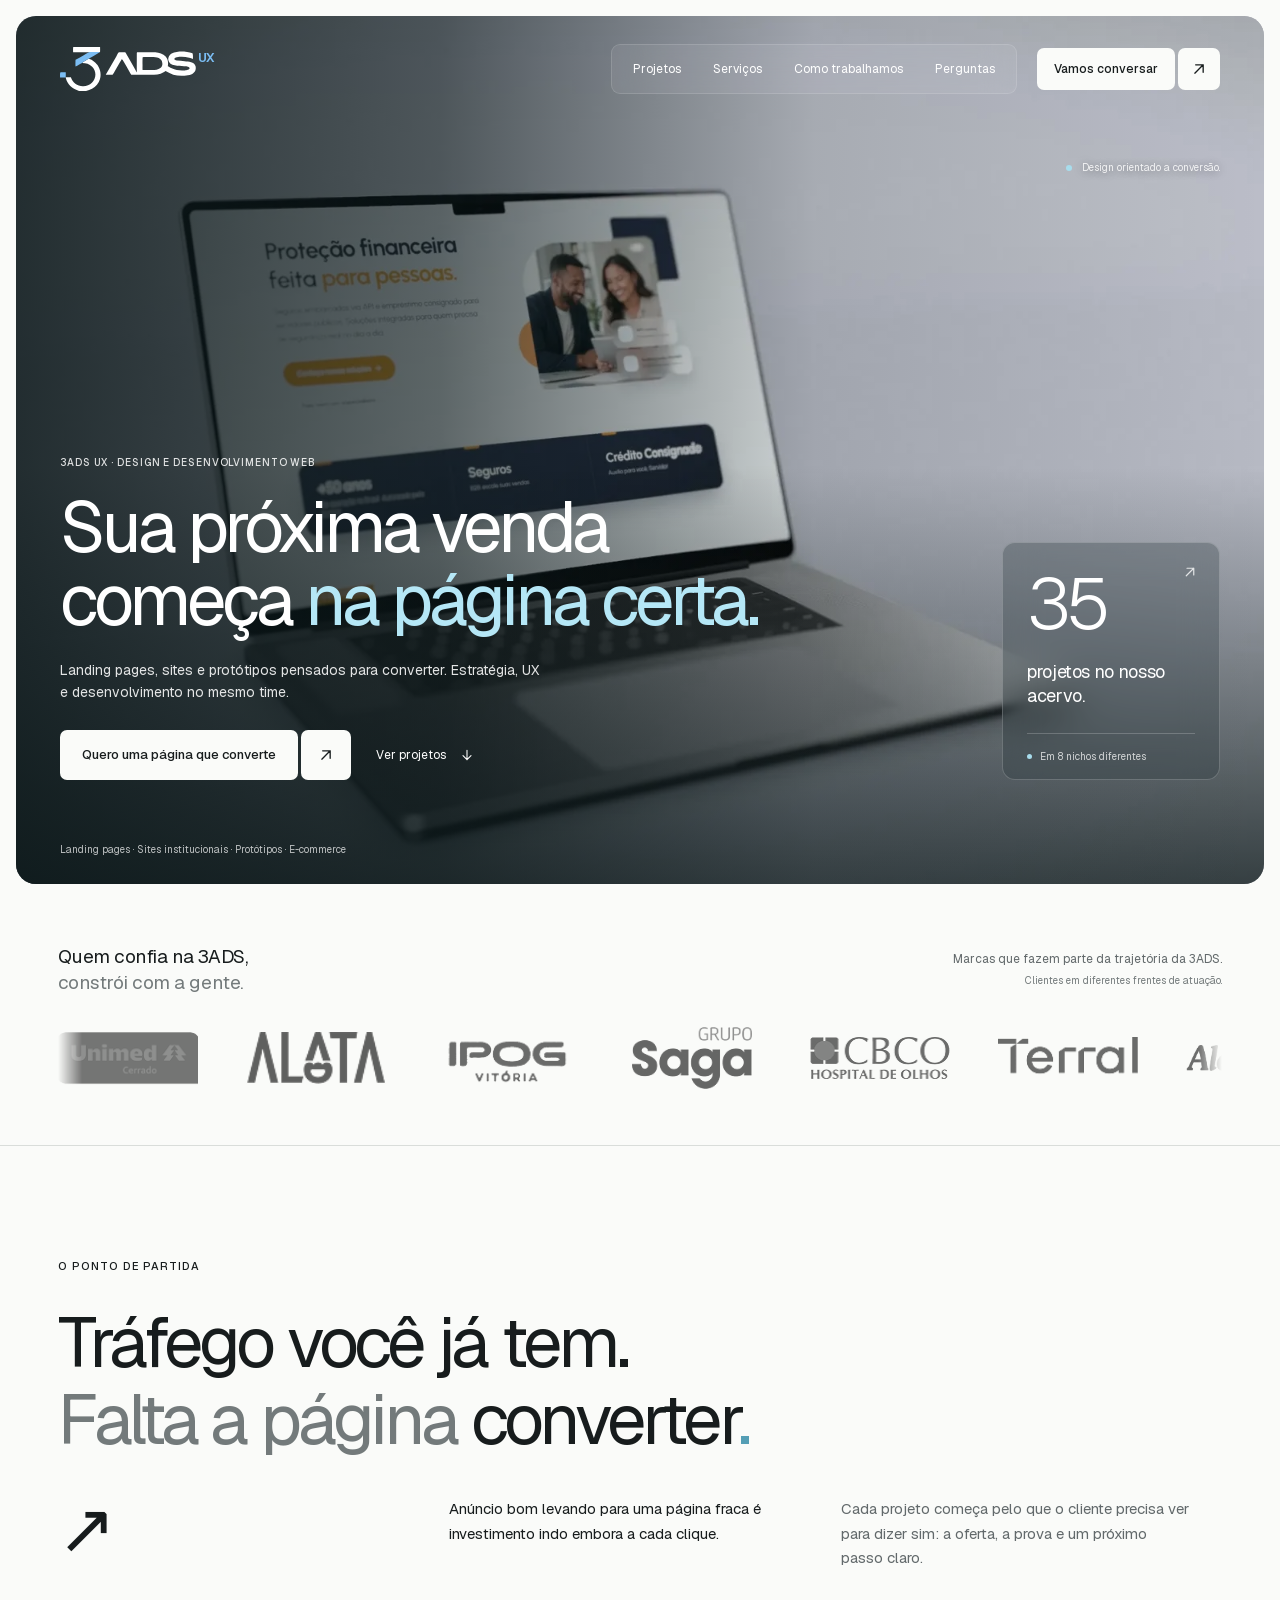
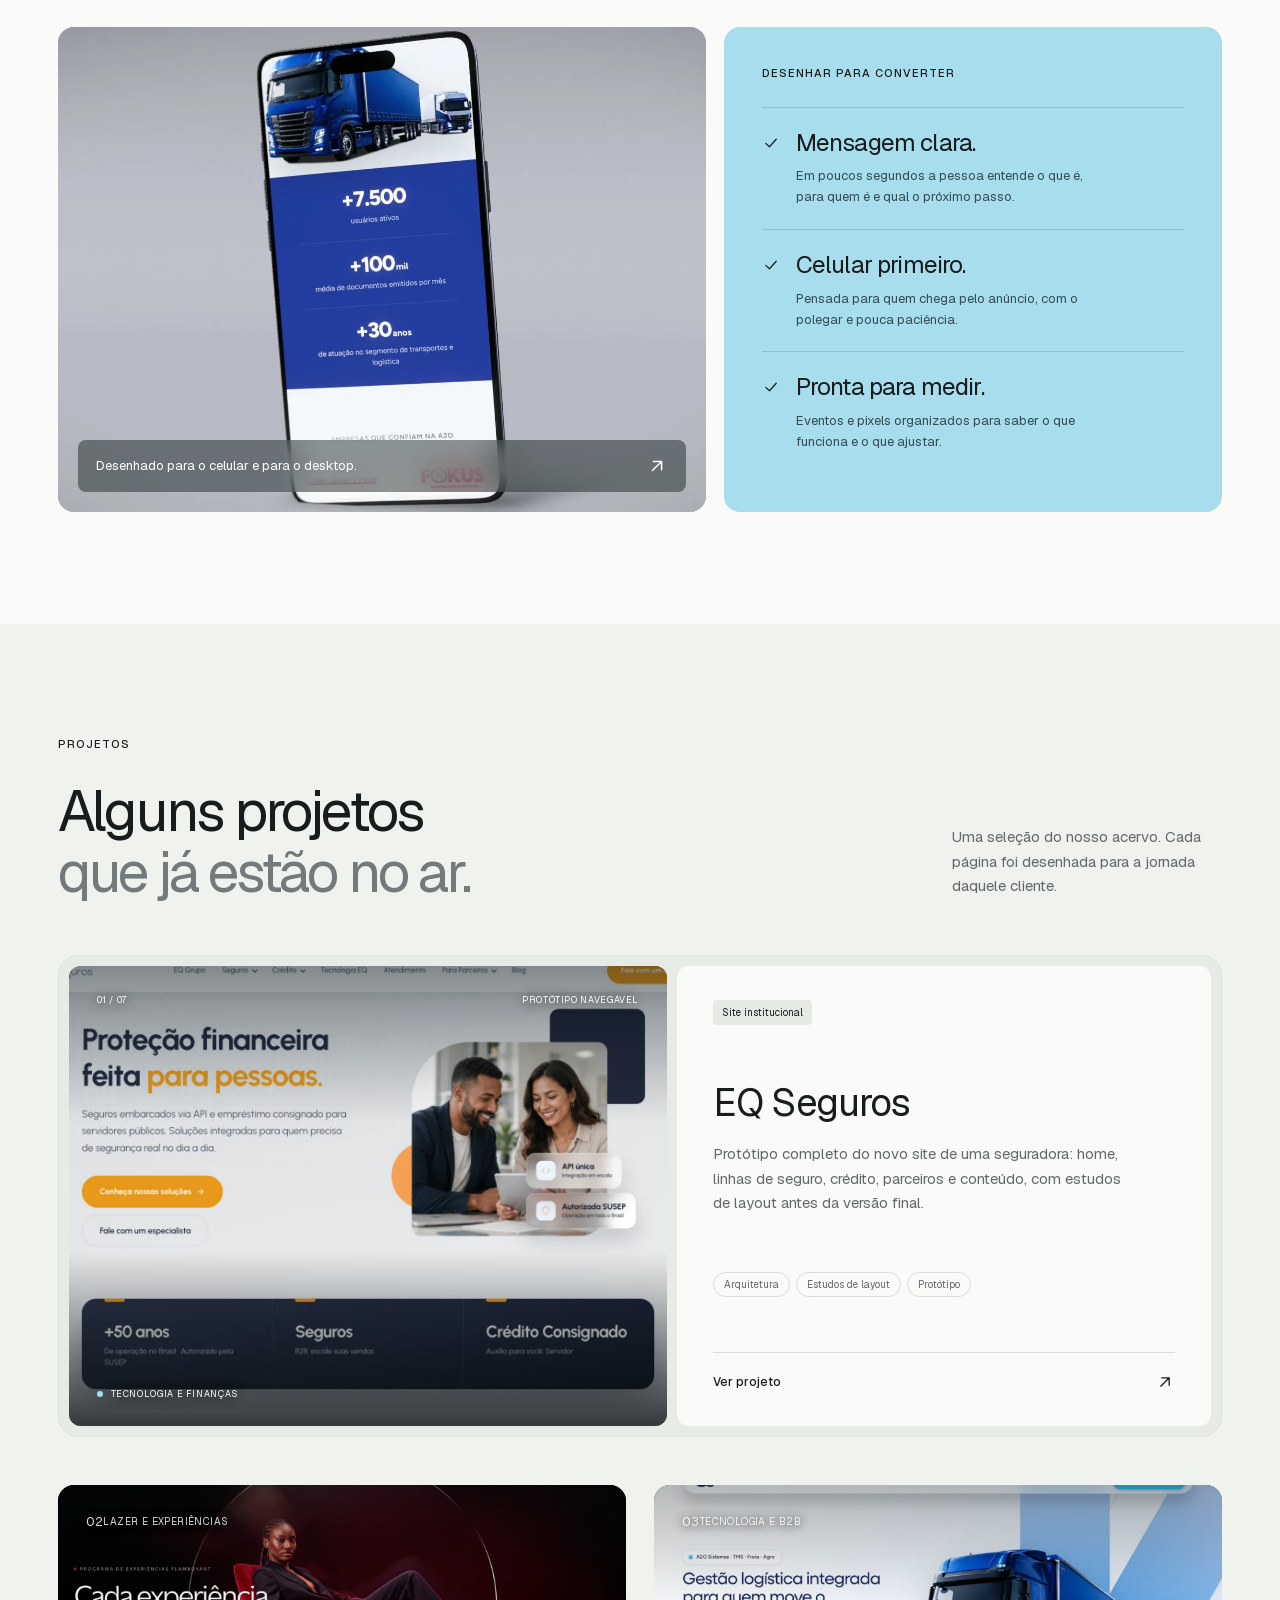
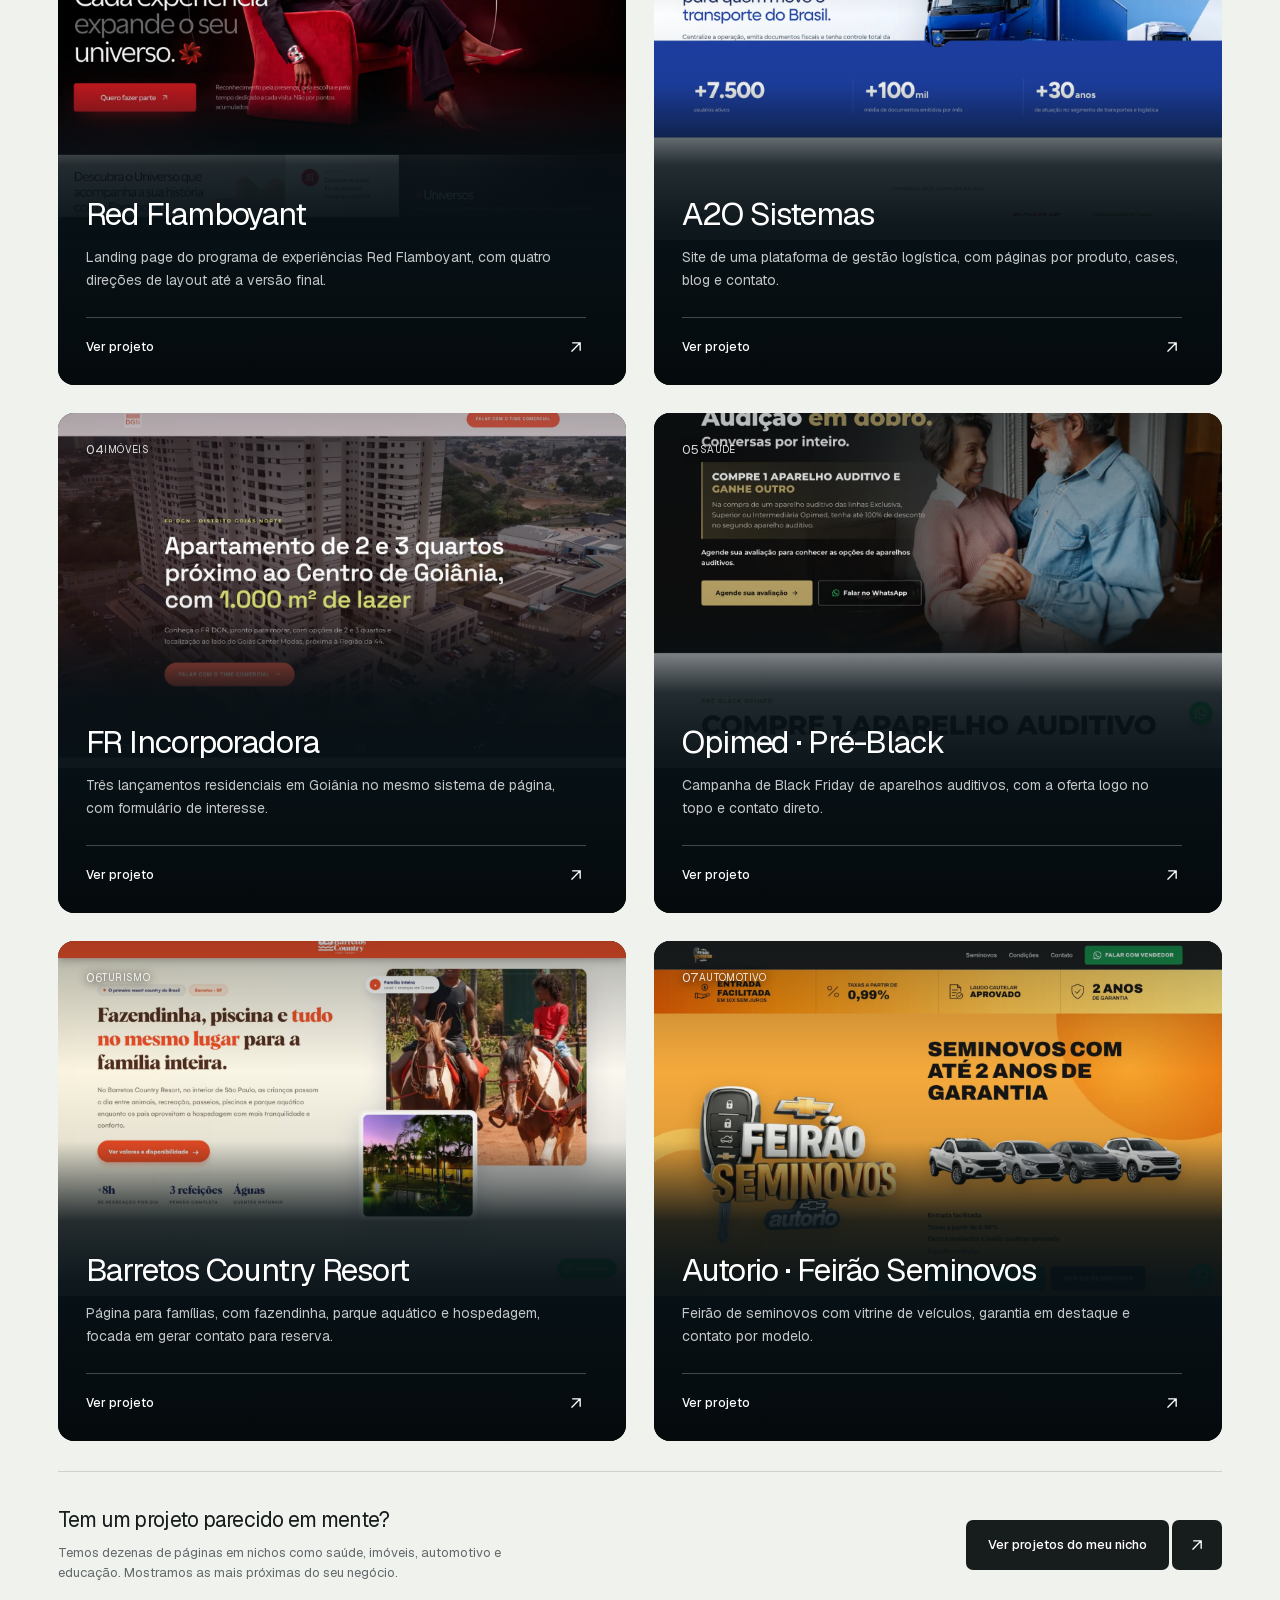
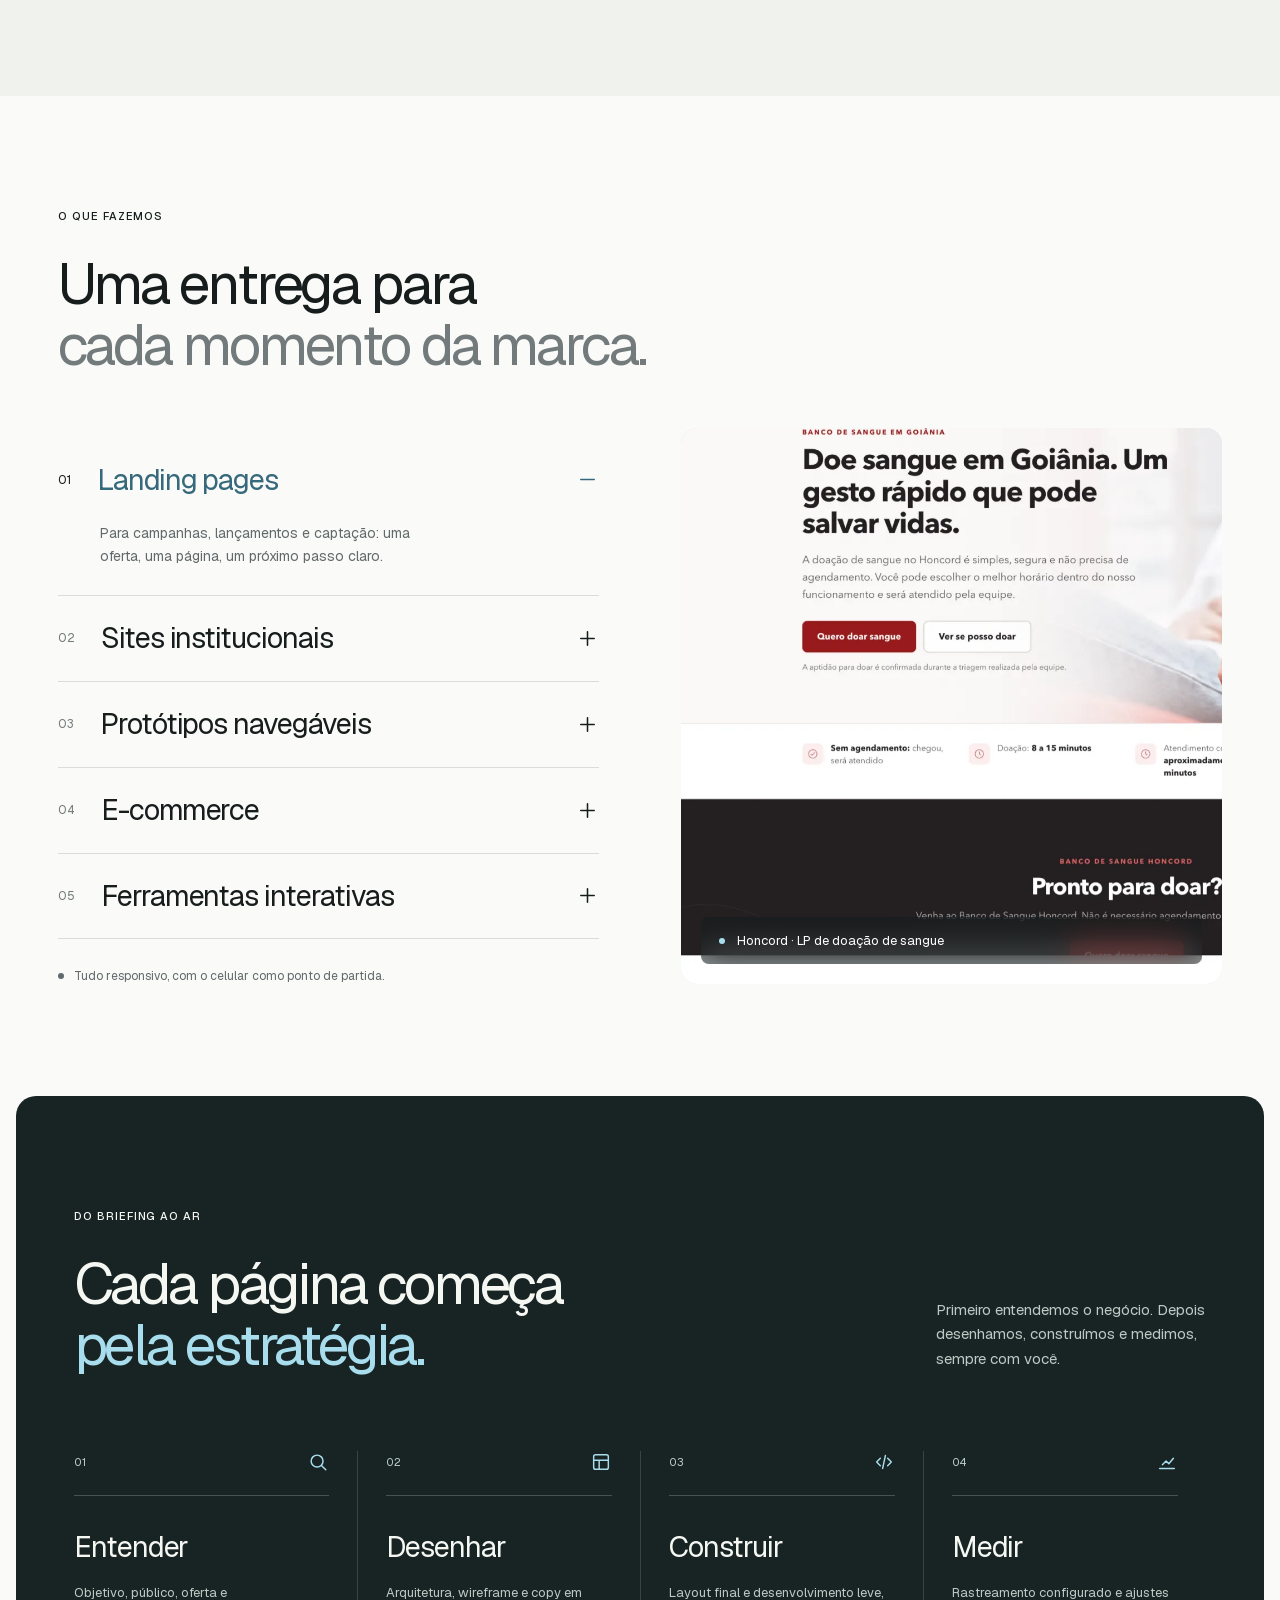
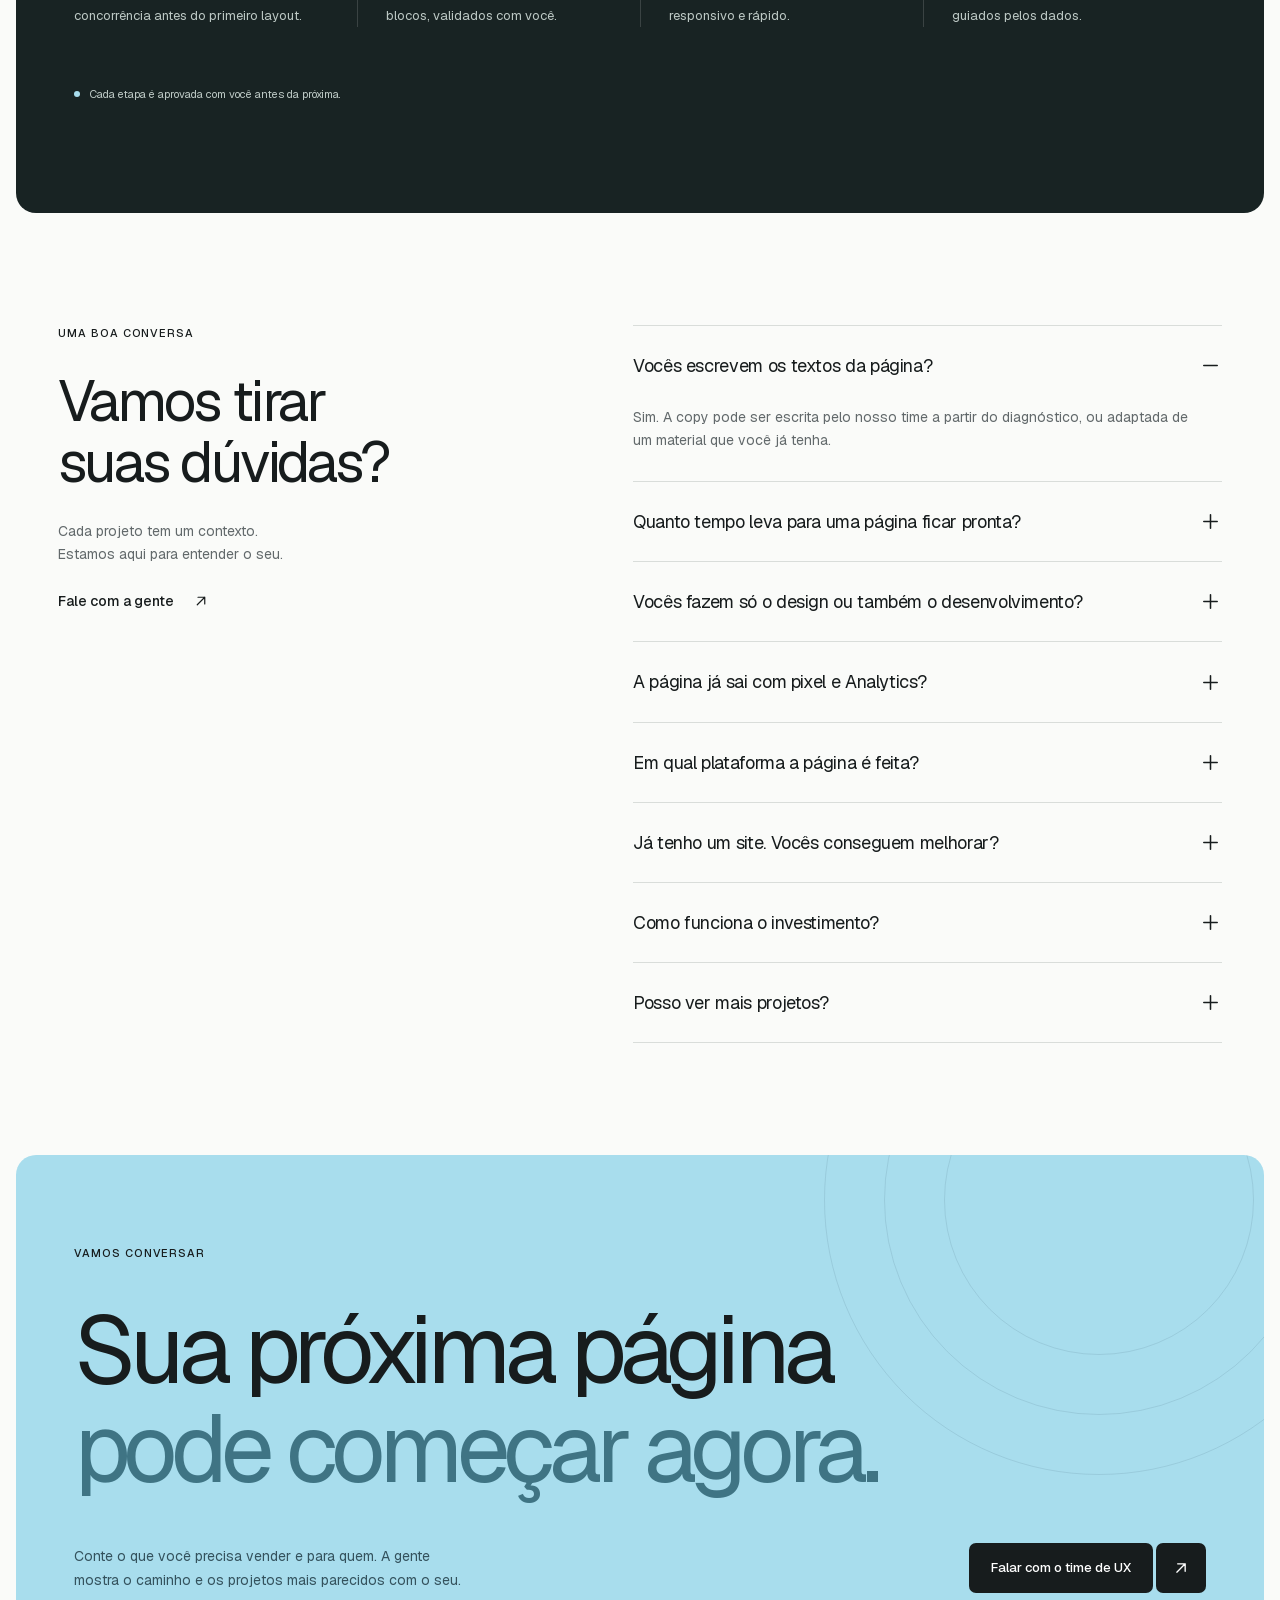
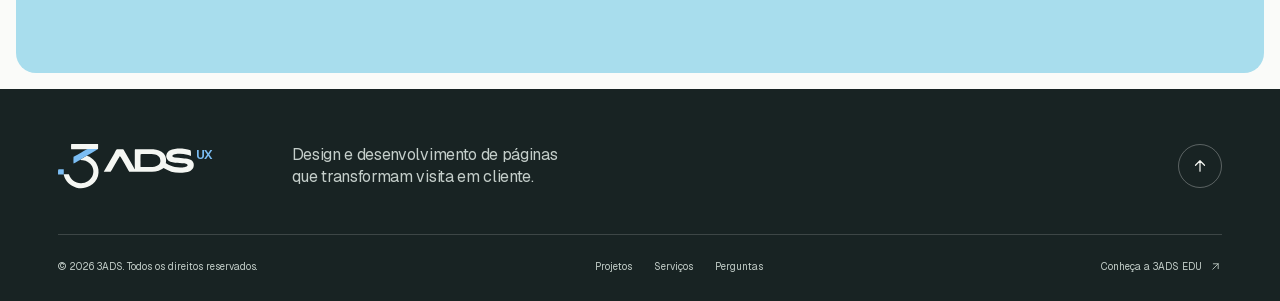
==== commit 73757884: "Atualiza a contagem do acervo para 35 projetos Co-Authored-By: Claude Opus 5.5 <noreply@anthropic.co" ====
--- a/index.html
+++ b/index.html
@@ -72,7 +72,7 @@
           </div>
           <a class="hero-program-card" href="#projetos">
             <span class="hero-card-arrow" aria-hidden="true"><svg viewBox="0 0 24 24" width="18" height="18"><path d="M7 17 17 7M8 7h9v9"/></svg></span>
-            <span class="hero-program-number">38</span>
+            <span class="hero-program-number">35</span>
             <p>projetos no nosso acervo.</p>
             <span class="hero-program-foot"><span class="status-dot"></span>Em 8 nichos diferentes</span>
           </a>
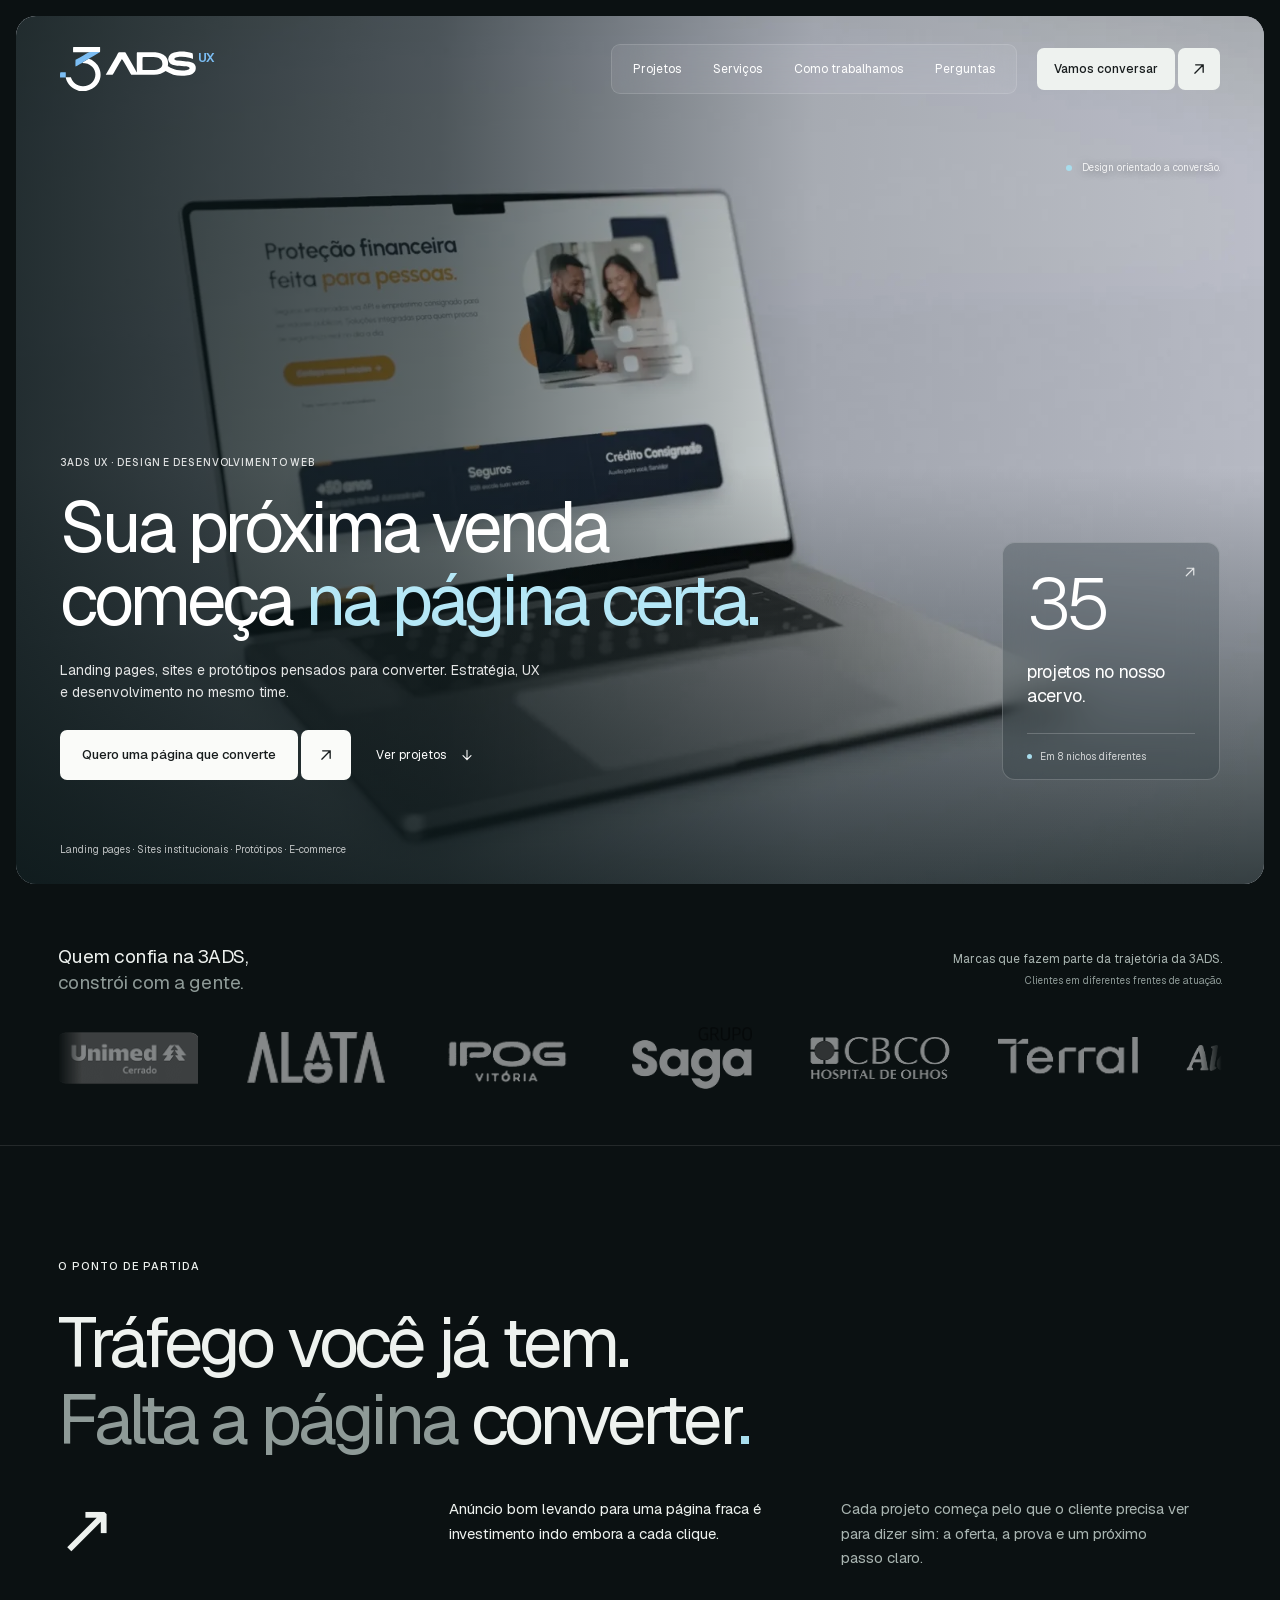
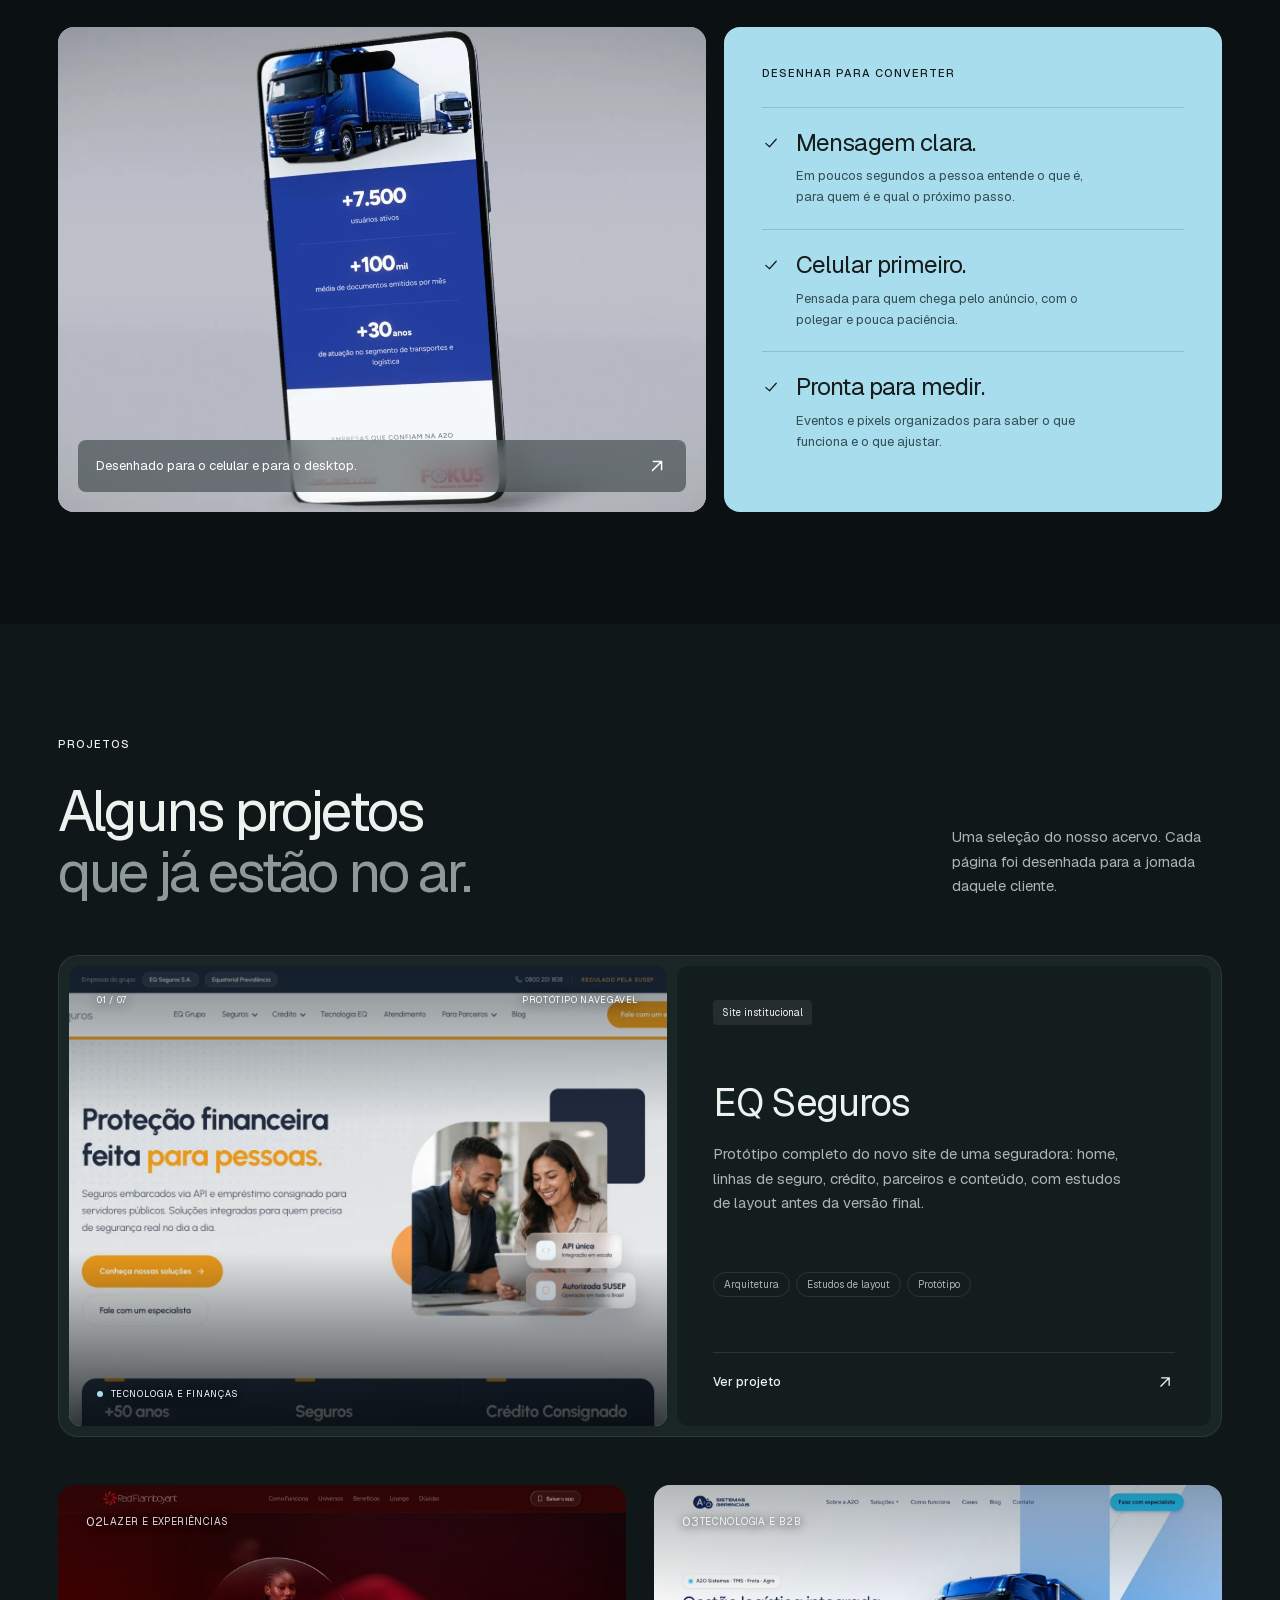
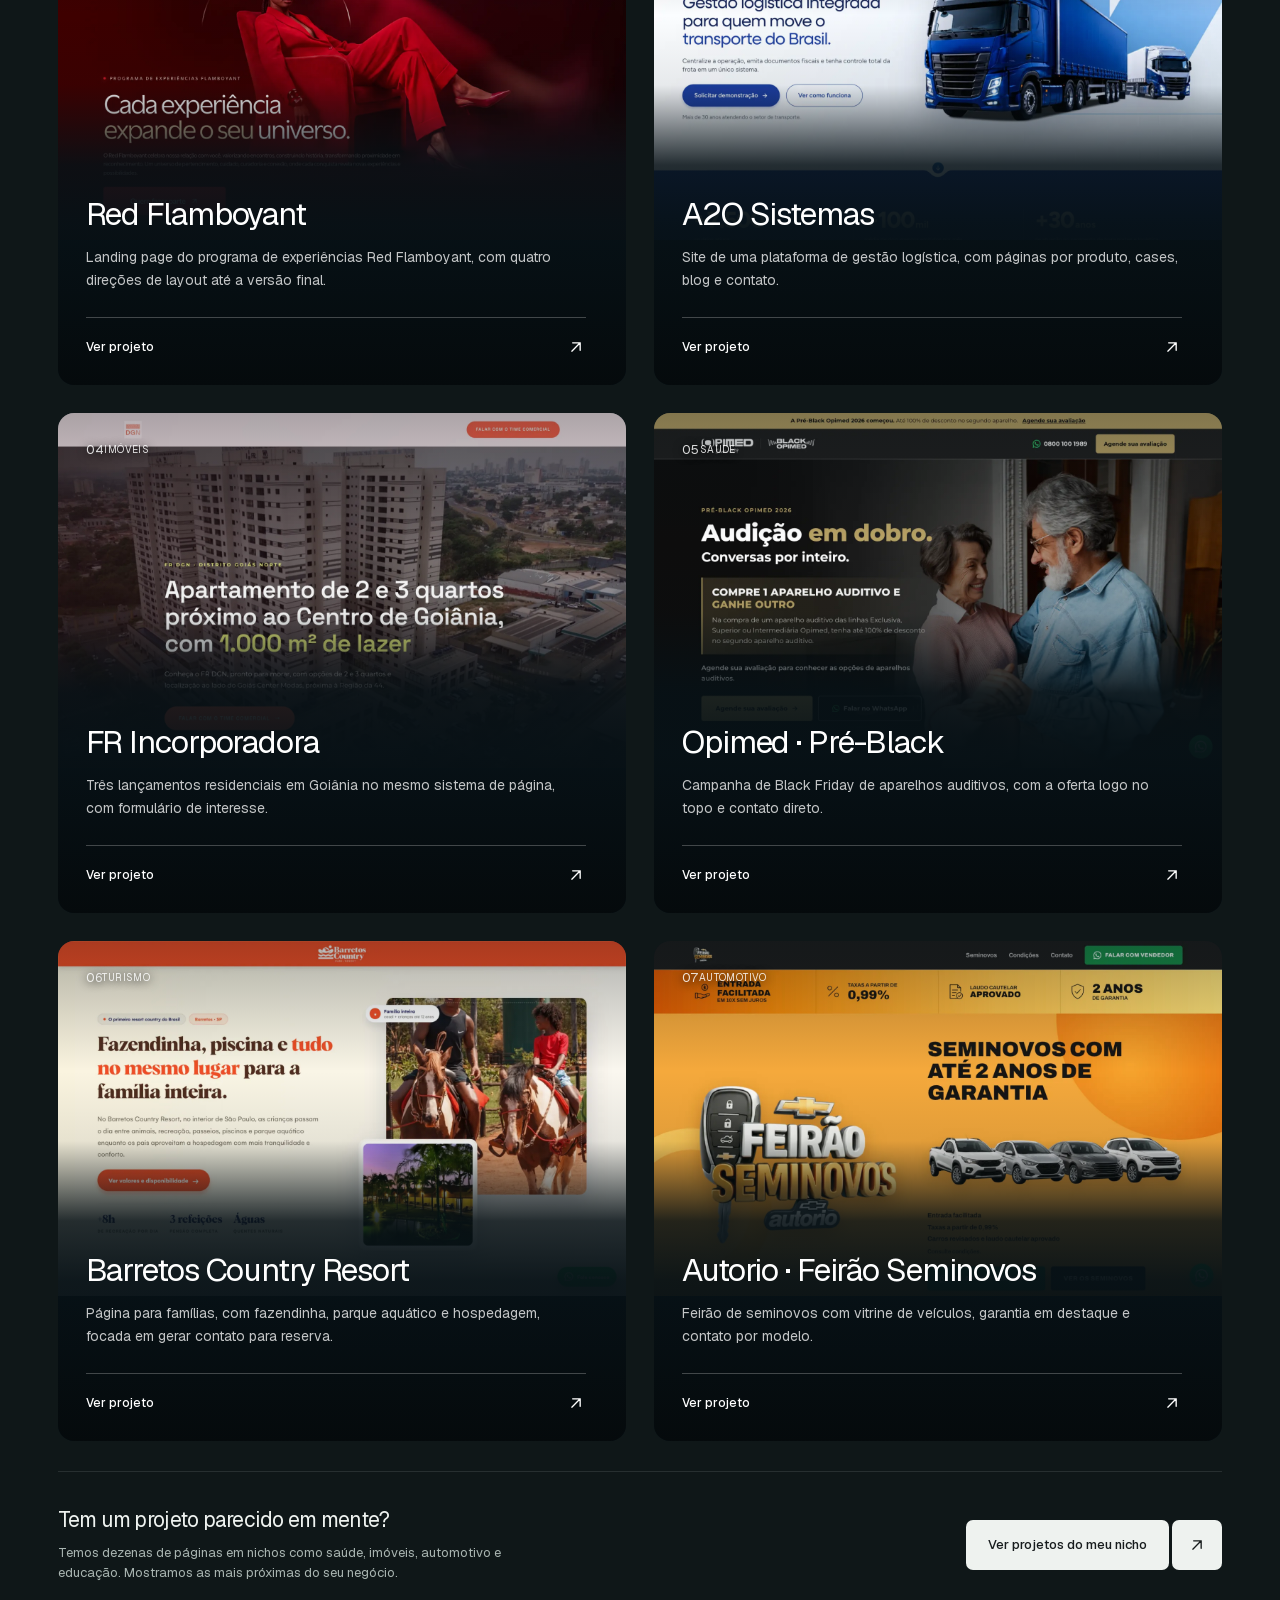
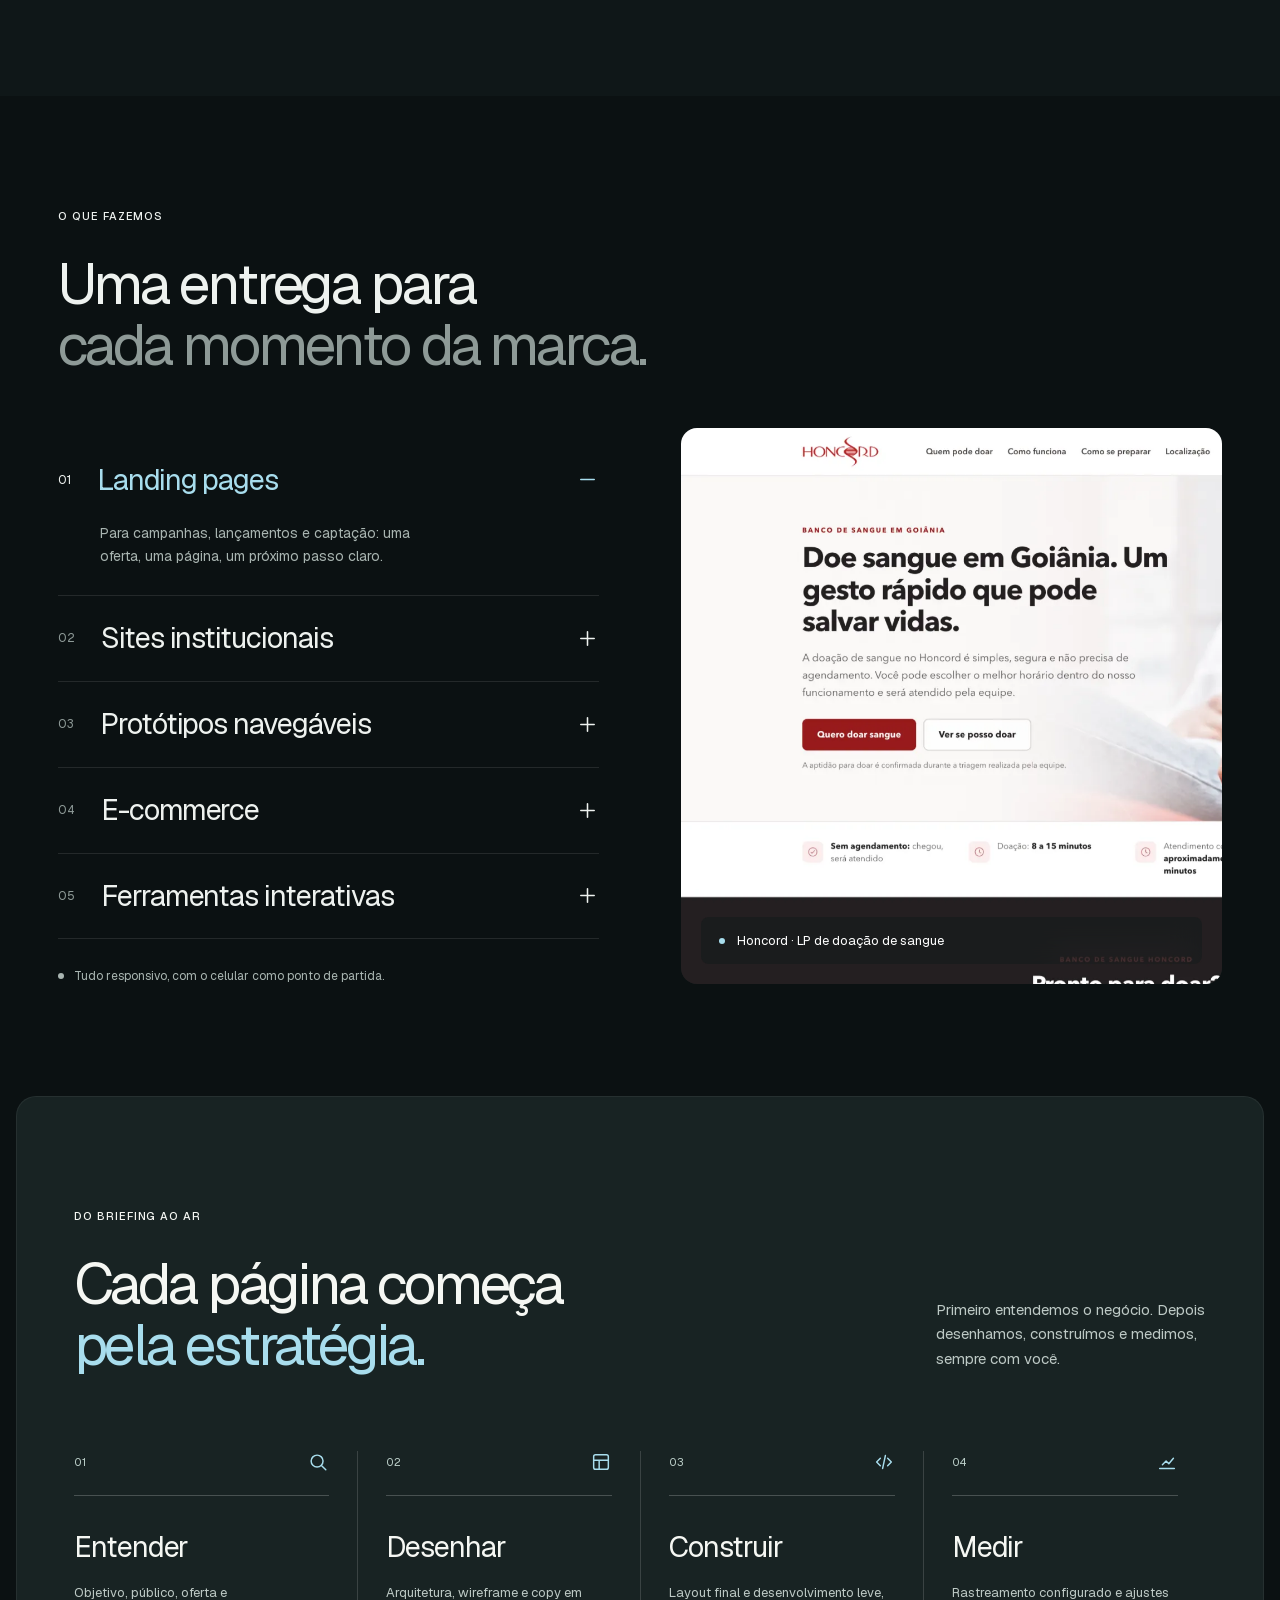
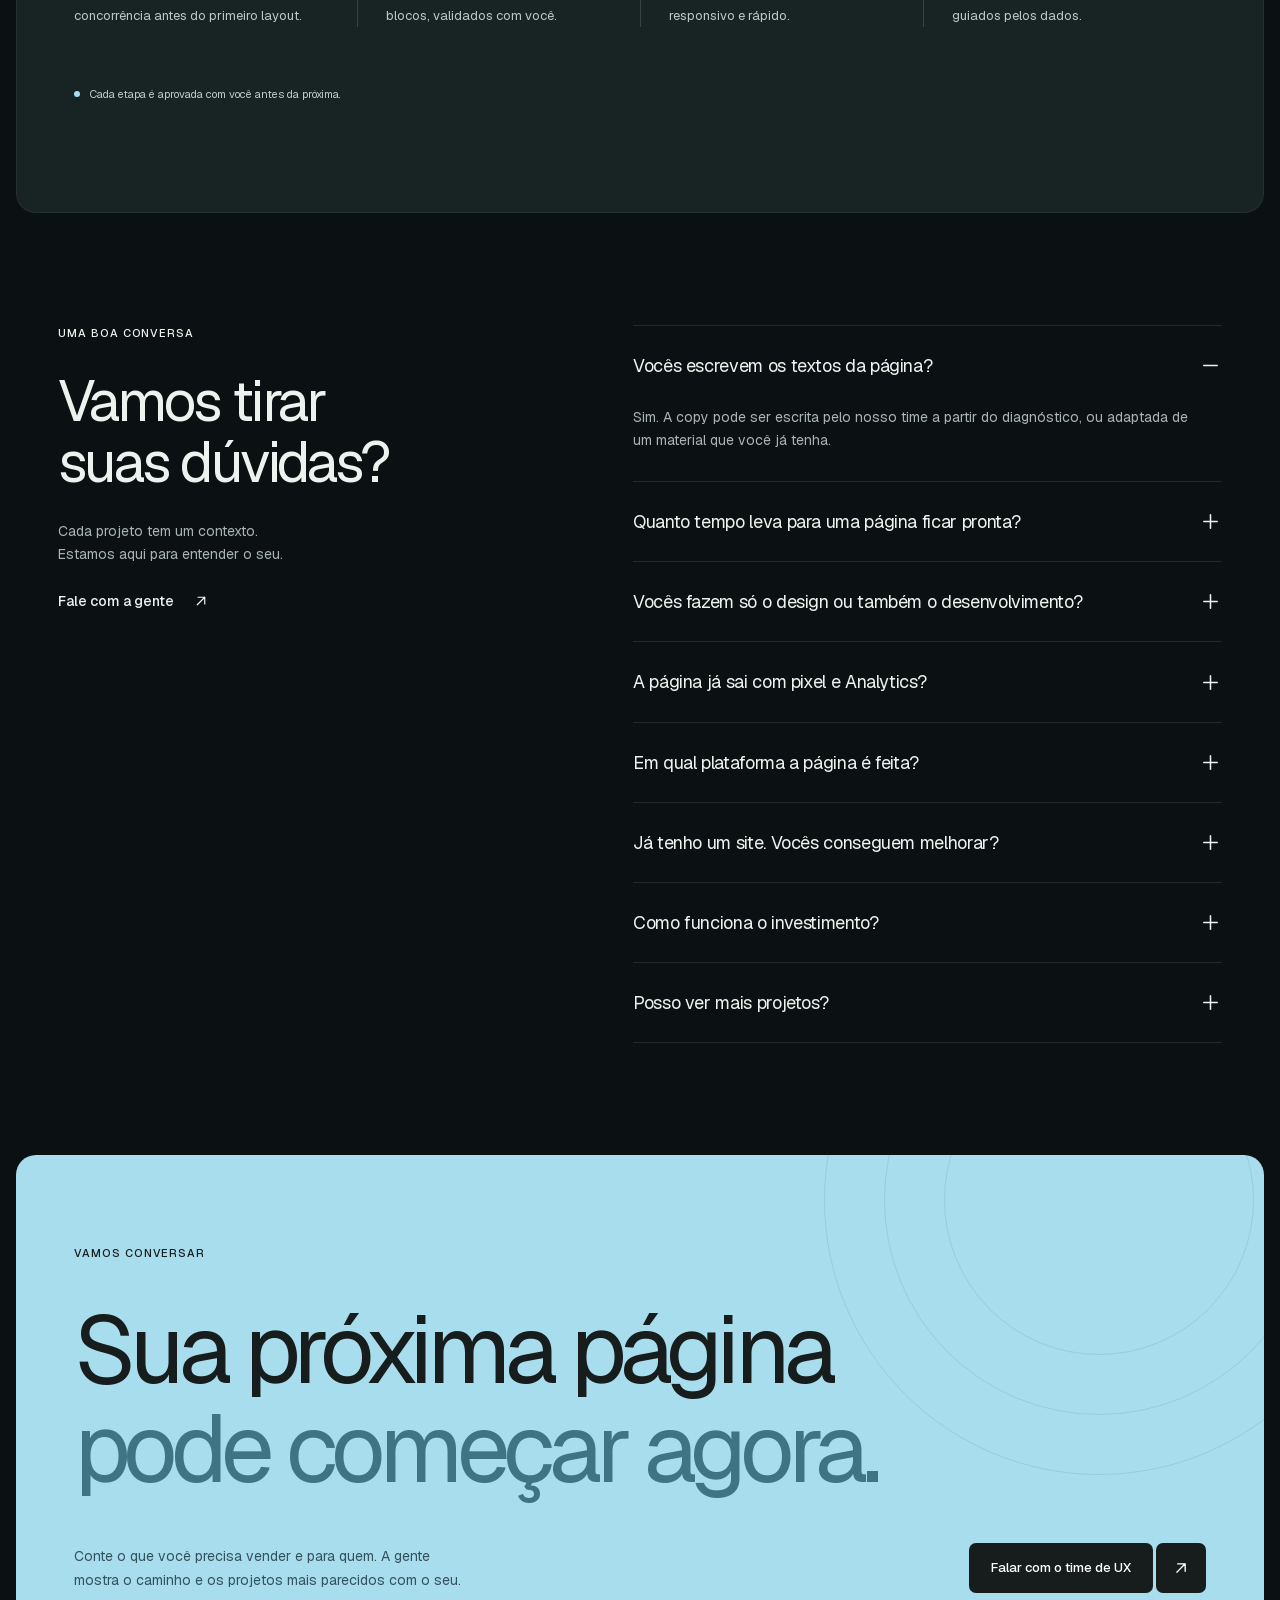
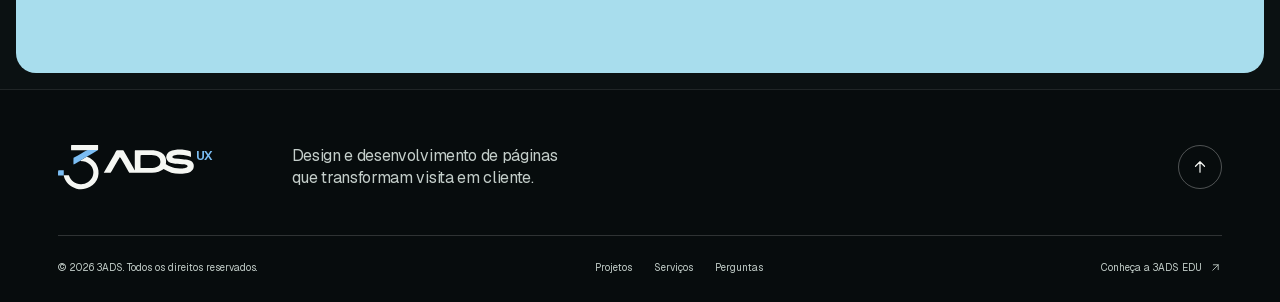
==== commit 8aa1b026: "Site do UX em modo escuro Mesma paleta da EDU sobre fundo escuro (#0b1112): textos claros, azul #a8d" ====
--- a/index.html
+++ b/index.html
@@ -5,7 +5,7 @@
   <meta name="viewport" content="width=device-width, initial-scale=1">
   <title>3ADS UX — Páginas que convertem começam no desenho certo</title>
   <meta name="description" content="Landing pages, sites institucionais, protótipos e e-commerce desenhados para converter. Estratégia, UX e desenvolvimento no mesmo time da 3ADS.">
-  <meta name="theme-color" content="#fafbf9">
+  <meta name="theme-color" content="#0b1112">
   <meta property="og:title" content="3ADS UX — Páginas que convertem">
   <meta property="og:description" content="Landing pages, sites, protótipos e e-commerce desenhados para converter.">
   <meta property="og:image" content="media/ux-hero-poster.webp">
--- a/assets/styles.css
+++ b/assets/styles.css
@@ -1,5 +1,5 @@
 /* 3ADS UX — one page do time de UX.
-   Design system da 3ADS EDU (atende3ads-ux/3ads-edu, src/styles.css): mesmas cores, tipografia,
+   Design system da 3ADS EDU (atende3ads-ux/3ads-edu, src/styles.css) em modo escuro: mesma paleta, tipografia,
    botões divididos, seções e componentes. */
 
 @font-face {
@@ -20,11 +20,17 @@
 }
 
 :root {
-  --ink: #171c1d;
-  --muted: #737a7b;
-  --paper: #fafbf9;
-  --soft: #f0f2ee;
-  --line: #d9ddda;
+  /* Modo escuro: mesma família de cores da EDU (verde-petróleo #182323 e azul #a8dded). */
+  color-scheme: dark;
+  --ink: #eef2ef;          /* texto principal */
+  --escuro: #171c1d;       /* texto sobre azul ou sobre botões claros */
+  --texto: #a9b5b1;        /* texto secundário */
+  --muted: #8e9a97;
+  --paper: #0b1112;        /* fundo da página */
+  --soft: #0f1718;         /* fundo de seção alternada */
+  --superficie: #141d1e;   /* cards */
+  --superficie-2: #1a2526; /* molduras */
+  --line: rgba(255,255,255,.1);
   --blue: #a8dded;
   --brand-blue: #6ec1e4;
 }
@@ -32,7 +38,7 @@
 html { scroll-behavior: smooth; scroll-padding-top: 112px; }
 body { margin: 0; color: var(--ink); background: var(--paper); font-family: 'Geist', system-ui, -apple-system, sans-serif; -webkit-font-smoothing: antialiased; -moz-osx-font-smoothing: grayscale; overflow-x: hidden; }
 body.travado { overflow: hidden; }
-::selection { background: var(--blue); color: var(--ink); }
+::selection { background: var(--blue); color: var(--escuro); }
 button, a { -webkit-tap-highlight-color: transparent; touch-action: manipulation; }
 a { color: inherit; text-decoration: none; }
 button { font: inherit; color: inherit; background: none; border: 0; padding: 0; cursor: pointer; }
@@ -52,9 +58,9 @@
 .section-label { margin-bottom: 28px; }
 .muted { color: var(--muted); }
 .section-heading { display: flex; align-items: flex-end; justify-content: space-between; gap: 40px; margin-bottom: 52px; }
-.section-intro { max-width: 270px; flex: 0 0 24%; font-size: 15px; line-height: 1.65; color: #62696b; padding-bottom: 4px; }
+.section-intro { max-width: 270px; flex: 0 0 24%; font-size: 15px; line-height: 1.65; color: var(--texto); padding-bottom: 4px; }
 .status-dot { width: 6px; height: 6px; flex-shrink: 0; border-radius: 50%; display: inline-block; background: currentColor; }
-.skip-link { position: fixed; top: 10px; left: 24px; z-index: 300; background: var(--ink); color: white; padding: 14px 20px; transform: translateY(-150%); }
+.skip-link { position: fixed; top: 10px; left: 24px; z-index: 300; background: var(--blue); color: var(--escuro); padding: 14px 20px; transform: translateY(-150%); }
 .skip-link:focus { transform: translateY(0); }
 
 /* botões divididos */
@@ -63,11 +69,11 @@
 .button-arrow { width: 50px; border-radius: 7px; display: grid; place-items: center; flex-shrink: 0; transition: background .25s; }
 .button-arrow svg { transition: transform .3s cubic-bezier(.2,.8,.2,1); }
 .button-link:hover .button-arrow svg { transform: translate(2px,-2px); }
-.button-dark > span { background: var(--ink); color: white; }
-.button-dark:hover > span { background: #364345; }
-.button-light > span { background: #fafbf9; color: var(--ink); }
+.button-dark > span { background: var(--ink); color: var(--escuro); }
+.button-dark:hover > span { background: var(--blue); }
+.button-light > span { background: #fafbf9; color: var(--escuro); }
 .button-light:hover > span { background: var(--blue); }
-.button-blue > span { background: var(--blue); color: var(--ink); }
+.button-blue > span { background: var(--blue); color: var(--escuro); }
 .button-blue:hover > span { background: #c9edf6; }
 .text-link { display: inline-flex; align-items: center; gap: 18px; font-size: 14px; font-weight: 500; }
 .text-link svg { transition: transform .25s; }
@@ -76,8 +82,8 @@
 /* cabeçalho */
 .brand { display: block; width: 164px; height: auto; }
 .site-header { position: fixed; top: 34px; left: 46px; right: 46px; z-index: 100; padding: 10px 14px; color: white; transition: top .3s, color .3s, box-shadow .3s; border-radius: 12px; }
-.site-header::before { content: ''; position: absolute; inset: 0; border-radius: inherit; background: rgba(250,251,249,.95); backdrop-filter: blur(16px); -webkit-backdrop-filter: blur(16px); opacity: 0; transition: opacity .3s; z-index: -1; }
-.site-header.is-scrolled { top: 14px; color: var(--ink); box-shadow: 0 6px 26px #1720200a; }
+.site-header::before { content: ''; position: absolute; inset: 0; border-radius: inherit; background: rgba(16,24,25,.88); backdrop-filter: blur(16px); -webkit-backdrop-filter: blur(16px); opacity: 0; transition: opacity .3s; z-index: -1; }
+.site-header.is-scrolled { top: 14px; color: var(--ink); box-shadow: 0 0 0 1px rgba(255,255,255,.08), 0 10px 30px rgba(0,0,0,.35); }
 .site-header.is-scrolled::before { opacity: 1; }
 .main-nav { display: flex; align-items: center; justify-content: space-between; gap: 25px; }
 .desktop-navigation { display: flex; align-items: center; gap: 20px; }
@@ -85,12 +91,10 @@
 .nav-links a { font-size: 12px; padding: 11px 16px; border-radius: 5px; transition: background .25s; }
 .nav-links a:hover { background: #fff2; }
 .is-scrolled .nav-links { background: transparent; border-color: transparent; backdrop-filter: none; }
-.is-scrolled .nav-links a:hover { background: #e9eeeb; }
+.is-scrolled .nav-links a:hover { background: #ffffff14; }
 .main-nav .button-link { min-height: 42px; font-size: 12px; }
 .main-nav .button-link > span:first-child { padding: 12px 17px; }
 .main-nav .button-arrow { width: 42px; }
-.site-header:not(.is-scrolled) .main-nav .button-dark > span { background: #fafbf9; color: var(--ink); }
-.site-header:not(.is-scrolled) .main-nav .button-dark:hover > span { background: var(--blue); }
 .menu-toggle { display: none; }
 .mobile-menu[hidden] { display: none; }
 
@@ -130,30 +134,31 @@
 .clients-section { padding-top: 60px; padding-bottom: 56px; }
 .clients-heading { display: flex; justify-content: space-between; align-items: center; gap: 25px; }
 .clients-heading > p { font-size: 19px; line-height: 1.35; letter-spacing: -.025em; }
-.clients-heading > span { font-size: 12px; line-height: 1.7; color: #62696b; text-align: right; }
+.clients-heading > span { font-size: 12px; line-height: 1.7; color: var(--texto); text-align: right; }
 .clients-heading small { font-size: 10px; color: var(--muted); }
 .clients-marquee { --logo-width: 140px; --logo-gap: 48px; --logo-duration: 44s; margin-top: 32px; overflow: hidden; -webkit-mask-image: linear-gradient(to right, transparent, #000 24px, #000 calc(100% - 24px), transparent); mask-image: linear-gradient(to right, transparent, #000 24px, #000 calc(100% - 24px), transparent); }
 .clients-marquee-track { display: flex; width: max-content; animation: clients-loop var(--logo-duration) linear infinite; will-change: transform; }
 .clients-marquee-group { display: flex; flex: none; align-items: center; gap: var(--logo-gap); padding: 0 var(--logo-gap) 0 0; margin: 0; list-style: none; }
 .clients-marquee-group li { flex: 0 0 var(--logo-width); width: var(--logo-width); }
-.clients-marquee-group img { width: 100%; height: 62px; object-fit: contain; filter: grayscale(1) brightness(.3); opacity: .62; user-select: none; }
+.clients-marquee-group img { width: 100%; height: 62px; object-fit: contain; filter: grayscale(1) invert(1) brightness(1.5); opacity: .5; user-select: none; }
+.clients-marquee-group img[data-caixa] { filter: grayscale(1) brightness(.9); opacity: .55; }
 @keyframes clients-loop { from { transform: translate3d(0,0,0); } to { transform: translate3d(-50%,0,0); } }
 
 /* ponto de partida */
 .challenge-section { border-top: 1px solid var(--line); }
 .challenge-title { font-size: clamp(40px,5.5vw,84px); max-width: 1300px; line-height: 1.1; }
-.blue-period { color: #549eb5; }
+.blue-period { color: var(--blue); }
 .challenge-description { display: grid; grid-template-columns: 1fr 1fr 1.1fr; gap: 45px; margin-block: 38px 56px; }
 .section-symbol { font-size: 70px; line-height: .9; font-weight: 300; }
 .challenge-description p { font-size: 15px; line-height: 1.65; max-width: 350px; }
-.challenge-description p:last-child { color: #62696b; }
+.challenge-description p:last-child { color: var(--texto); }
 .challenge-grid { display: grid; grid-template-columns: 1.3fr 1fr; gap: 18px; }
 .challenge-photo { min-height: 440px; position: relative; border-radius: 16px; overflow: hidden; background: #b2b5bd; }
 .challenge-photo img { width: 100%; height: 100%; position: absolute; object-fit: cover; }
 .image-hover img { transition: transform .8s cubic-bezier(.2,.7,.2,1); }
 .image-hover:hover img { transform: scale(1.035); }
 .photo-caption { position: absolute; bottom: 20px; left: 20px; right: 20px; display: flex; align-items: center; justify-content: space-between; gap: 12px; color: white; padding: 15px 18px; border-radius: 8px; font-size: 13px; background: #111b1c75; backdrop-filter: blur(16px); -webkit-backdrop-filter: blur(16px); }
-.benefits-card { border-radius: 16px; background: var(--blue); padding: 38px; display: flex; flex-direction: column; justify-content: space-between; }
+.benefits-card { border-radius: 16px; color: var(--escuro); background: var(--blue); padding: 38px; display: flex; flex-direction: column; justify-content: space-between; }
 .benefits-card > .eyebrow { margin-bottom: 24px; }
 .benefit { display: flex; align-items: flex-start; gap: 16px; padding: 21px 0; border-top: 1px solid #17202029; }
 .benefit svg { margin-top: 5px; }
@@ -162,7 +167,7 @@
 
 /* projetos */
 .programs-section { background: var(--soft); }
-.featured-program { display: grid; grid-template-columns: 1.12fr 1fr; gap: 10px; padding: 10px; border-radius: 20px; border: 1px solid #dce2dc; background: #e7ebe6; }
+.featured-program { display: grid; grid-template-columns: 1.12fr 1fr; gap: 10px; padding: 10px; border-radius: 20px; border: 1px solid rgba(255,255,255,.08); background: var(--superficie-2); }
 .ai-art { position: relative; display: block; width: 100%; min-height: 460px; border-radius: 12px; overflow: hidden; color: white; isolation: isolate; background: #07131a; text-align: left; }
 .ai-art::after { content: ''; position: absolute; inset: 0; z-index: -1; background: linear-gradient(180deg,#05101573 0%,transparent 34%,transparent 62%,#050b0ecc 100%); }
 .ai-art > img { position: absolute; inset: 0; z-index: -2; width: 100%; height: 100%; object-fit: cover; object-position: top center; transition: transform 1s cubic-bezier(.2,.7,.2,1); }
@@ -170,12 +175,12 @@
 .art-top { position: absolute; top: 28px; left: 28px; right: 28px; display: flex; justify-content: space-between; gap: 15px; font-size: 9px; letter-spacing: .07em; text-transform: uppercase; text-shadow: 0 1px 12px #000; }
 .art-bottom { position: absolute; bottom: 26px; left: 28px; display: flex; gap: 8px; align-items: center; font-size: 9px; letter-spacing: .07em; text-transform: uppercase; text-shadow: 0 1px 12px #000; }
 .art-bottom .status-dot { color: var(--blue); }
-.featured-program-copy { border-radius: 12px; padding: 34px 36px; background: var(--paper); display: flex; flex-direction: column; justify-content: space-between; gap: 25px; }
-.tag { align-self: flex-start; font-size: 10px; background: #e5ebe4; padding: 6px 9px; border-radius: 4px; }
+.featured-program-copy { border-radius: 12px; padding: 34px 36px; background: var(--superficie); display: flex; flex-direction: column; justify-content: space-between; gap: 25px; }
+.tag { align-self: flex-start; font-size: 10px; background: #ffffff12; padding: 6px 9px; border-radius: 4px; }
 .featured-program h3 { font-size: clamp(30px,3vw,46px); line-height: 1.12; margin-bottom: 18px; }
-.featured-program-copy p { font-size: 15px; line-height: 1.65; color: #62696b; max-width: 420px; }
+.featured-program-copy p { font-size: 15px; line-height: 1.65; color: var(--texto); max-width: 420px; }
 .topicos { display: flex; flex-wrap: wrap; gap: 6px; }
-.topic-tag { font-size: 10px; padding: 5px 10px; border: 1px solid var(--line); border-radius: 20px; color: #62696b; }
+.topic-tag { font-size: 10px; padding: 5px 10px; border: 1px solid var(--line); border-radius: 20px; color: var(--texto); }
 .program-link { display: flex; align-items: center; justify-content: space-between; gap: 15px; width: 100%; border-top: 1px solid var(--line); padding-top: 19px; font-size: 12px; font-weight: 500; text-align: left; }
 .program-link svg { transition: transform .3s; }
 .program-link:hover svg, .program-card:hover .program-link svg { transform: translate(3px,-3px); }
@@ -191,9 +196,9 @@
 .program-card h3 { max-width: 500px; font-size: 32px; line-height: 1.12; margin-bottom: 14px; }
 .program-card p { max-width: 500px; color: #ffffffc2; font-size: 14px; line-height: 1.65; margin-bottom: 25px; }
 .program-card .program-link { border-top-color: #ffffff3d; color: white; }
-.program-help { border-top: 1px solid #cbd3cc; padding-top: 34px; margin-top: 30px; display: flex; align-items: center; justify-content: space-between; gap: 32px; }
+.program-help { border-top: 1px solid var(--line); padding-top: 34px; margin-top: 30px; display: flex; align-items: center; justify-content: space-between; gap: 32px; }
 .program-help h3 { font-size: 21px; line-height: 1.3; margin-bottom: 9px; }
-.program-help p { color: #62696b; font-size: 13px; line-height: 1.6; max-width: 480px; }
+.program-help p { color: var(--texto); font-size: 13px; line-height: 1.6; max-width: 480px; }
 
 /* serviços */
 .formats-grid { display: grid; grid-template-columns: 1fr 1fr; gap: 7%; align-items: stretch; }
@@ -202,18 +207,18 @@
 .format-row button { width: 100%; text-align: left; display: flex; align-items: center; gap: 26px; padding-block: 25px; font-size: 29px; line-height: 1.2; letter-spacing: -.035em; }
 .format-index { font-size: 12px; color: var(--muted); letter-spacing: 0; }
 .format-row button > svg { margin-left: auto; }
-.format-row p { color: #62696b; font-size: 14px; line-height: 1.6; max-width: 380px; padding: 0 15px 28px 42px; }
+.format-row p { color: var(--texto); font-size: 14px; line-height: 1.6; max-width: 380px; padding: 0 15px 28px 42px; }
 .format-row.active .format-index { color: var(--ink); }
-.format-row.active button { color: #36697b; }
-.format-note { display: flex; align-items: center; gap: 10px; margin-top: 29px; font-size: 12px; color: #62696b; }
-.format-photo { border-radius: 16px; overflow: hidden; min-height: 460px; position: relative; background: #dae2de; }
+.format-row.active button { color: var(--blue); }
+.format-note { display: flex; align-items: center; gap: 10px; margin-top: 29px; font-size: 12px; color: var(--texto); }
+.format-photo { border-radius: 16px; overflow: hidden; min-height: 460px; position: relative; background: var(--superficie); }
 .format-photo > img { position: absolute; height: 100%; width: 100%; object-fit: cover; object-position: left top; animation: photo-appear .45s both; }
 .format-photo .photo-caption { justify-content: flex-start; }
 .format-photo .photo-caption .status-dot { color: var(--blue); }
 @keyframes photo-appear { from { opacity: .4; transform: scale(1.025); } to { opacity: 1; transform: scale(1); } }
 
 /* como trabalhamos */
-.method-section { background: #182323; color: #f5f7f3; margin-inline: 16px; border-radius: 20px; }
+.method-section { background: #182323; color: #f5f7f3; margin-inline: 16px; border-radius: 20px; box-shadow: inset 0 0 0 1px rgba(255,255,255,.06); }
 .method-section h2 > span { color: var(--blue); }
 .method-section .section-intro { color: #bdc9c5; }
 .steps-grid { display: grid; grid-template-columns: repeat(4,1fr); margin-top: 75px; padding: 0; list-style: none; }
@@ -229,26 +234,28 @@
 
 /* perguntas */
 .faq-grid { display: grid; grid-template-columns: .9fr 1.1fr; gap: 8%; }
-.faq-intro { margin: 27px 0 24px; color: #62696b; font-size: 14px; line-height: 1.65; }
+.faq-intro { margin: 27px 0 24px; color: var(--texto); font-size: 14px; line-height: 1.65; }
 .faq-item { border-bottom: 1px solid var(--line); }
 .faq-item:first-child { border-top: 1px solid var(--line); }
 .faq-item button { display: flex; align-items: center; justify-content: space-between; gap: 30px; width: 100%; text-align: left; padding-block: 27px; font-size: 18px; line-height: 1.4; letter-spacing: -.02em; }
-.faq-item p { font-size: 14px; line-height: 1.7; max-width: 95%; color: #62696b; padding-bottom: 28px; }
+.faq-item p { font-size: 14px; line-height: 1.7; max-width: 95%; color: var(--texto); padding-bottom: 28px; }
 
 /* contato */
-.contact-section { padding-block: 90px 80px; margin: 0 16px 16px; border-radius: 20px; background: var(--blue); position: relative; overflow: hidden; isolation: isolate; }
+.contact-section { padding-block: 90px 80px; margin: 0 16px 16px; border-radius: 20px; color: var(--escuro); background: var(--blue); position: relative; overflow: hidden; isolation: isolate; }
 .contact-section h2 { font-size: clamp(50px,7.5vw,116px); max-width: 1180px; letter-spacing: -.065em; line-height: 1.03; }
 .contact-section h2 > span { color: #3f7484; }
 .contact-section .section-label { margin-bottom: 37px; }
 .contact-bottom { display: flex; align-items: flex-end; justify-content: space-between; gap: 40px; margin-top: 45px; }
 .contact-bottom > p { max-width: 400px; font-size: 14px; color: #34525d; line-height: 1.7; }
+.contact-section .button-dark > span { background: var(--escuro); color: #fff; }
+.contact-section .button-dark:hover > span { background: #364345; }
 .contact-decoration { position: absolute; width: 550px; height: 550px; top: -230px; right: -110px; z-index: -1; }
 .contact-decoration span { position: absolute; inset: 0; border-radius: 50%; border: 1px solid #42697726; }
 .contact-decoration span:nth-child(2) { inset: 60px; }
 .contact-decoration span:nth-child(3) { inset: 120px; }
 
 /* rodapé */
-.site-footer { background: #182323; color: #f5f7f3; padding-block: 55px 28px; }
+.site-footer { border-top: 1px solid var(--line); background: #070c0d; color: #f5f7f3; padding-block: 55px 28px; }
 .footer-top { display: flex; align-items: flex-start; gap: 70px; padding-bottom: 45px; }
 .footer-top > p { font-size: 16px; line-height: 1.4; letter-spacing: -.02em; color: #c4ceca; }
 .back-top { display: grid; place-items: center; border-radius: 50%; border: 1px solid #ffffff4a; width: 44px; height: 44px; margin-left: auto; flex: none; }
@@ -260,35 +267,35 @@
 /* modal do projeto (program-modal da EDU) */
 .program-modal-overlay { position: fixed; inset: 0; z-index: 600; display: grid; place-items: center; padding: 8px; background: #071111c7; backdrop-filter: blur(9px); -webkit-backdrop-filter: blur(9px); animation: aparece .25s ease both; }
 .program-modal-overlay[hidden] { display: none; }
-.program-modal { width: 100%; max-width: 1376px; max-height: calc(100dvh - 16px); overflow: hidden; color: var(--ink); background: var(--paper); border-radius: 15px; box-shadow: 0 28px 90px #02070780; animation: sobe .4s cubic-bezier(.2,.75,.2,1) both; }
+.program-modal { width: 100%; max-width: 1376px; max-height: calc(100dvh - 16px); overflow: hidden; color: var(--ink); background: #111a1b; border-radius: 15px; box-shadow: 0 28px 90px #02070780; animation: sobe .4s cubic-bezier(.2,.75,.2,1) both; }
 @keyframes aparece { from { opacity: 0; } to { opacity: 1; } }
 @keyframes sobe { from { opacity: 0; transform: translateY(18px); } to { opacity: 1; transform: none; } }
 .program-modal-scroll { max-height: inherit; overflow-y: auto; overscroll-behavior: contain; }
-.program-modal-header { position: sticky; top: 0; z-index: 3; display: flex; align-items: flex-start; justify-content: space-between; gap: 24px; padding: 22px 20px; border-bottom: 1px solid var(--line); background: #fafbf9f2; backdrop-filter: blur(18px); -webkit-backdrop-filter: blur(18px); }
-.program-modal-header .eyebrow { margin-bottom: 7px; color: #4f5b5b; }
+.program-modal-header { position: sticky; top: 0; z-index: 3; display: flex; align-items: flex-start; justify-content: space-between; gap: 24px; padding: 22px 20px; border-bottom: 1px solid var(--line); background: rgba(17,26,27,.94); backdrop-filter: blur(18px); -webkit-backdrop-filter: blur(18px); }
+.program-modal-header .eyebrow { margin-bottom: 7px; color: var(--muted); }
 .program-modal-header h2 { font-size: clamp(34px, 5vw, 66px); }
-.program-modal-close { display: grid; place-items: center; width: 48px; height: 48px; flex: none; color: white; background: var(--ink); border-radius: 50%; transition: transform .2s, background .2s; }
-.program-modal-close:hover { background: #364345; transform: rotate(4deg); }
+.program-modal-close { display: grid; place-items: center; width: 48px; height: 48px; flex: none; color: var(--escuro); background: var(--ink); border-radius: 50%; transition: transform .2s, background .2s; }
+.program-modal-close:hover { background: var(--blue); transform: rotate(4deg); }
 .program-modal-body { display: grid; grid-template-columns: 1fr; }
 .program-modal-content { min-width: 0; padding: 28px 20px 42px; }
 .program-modal-headline { max-width: 800px; font-size: clamp(22px, 5.7vw, 34px); line-height: 1.22; letter-spacing: -.04em; text-wrap: balance; }
-.projeto-telas { position: relative; margin-top: 28px; padding: 10px; border-radius: 16px; background: #e7ebe6; border: 1px solid #dce2dc; }
-.projeto-navegador { position: relative; height: min(62vh, 620px); overflow-y: auto; border-radius: 10px; background: #fff; box-shadow: 0 1px 0 #dce2dc; scrollbar-width: thin; }
-.projeto-barra { position: sticky; top: 0; z-index: 1; display: flex; gap: 6px; align-items: center; height: 28px; padding: 0 12px; background: #f0f2ee; border-bottom: 1px solid var(--line); }
-.projeto-barra i { width: 8px; height: 8px; border-radius: 50%; background: #c9cfcb; }
+.projeto-telas { position: relative; margin-top: 28px; padding: 10px; border-radius: 16px; background: var(--superficie-2); border: 1px solid rgba(255,255,255,.08); }
+.projeto-navegador { position: relative; height: min(62vh, 620px); overflow-y: auto; border-radius: 10px; background: #fff; box-shadow: 0 1px 0 rgba(255,255,255,.06); scrollbar-width: thin; }
+.projeto-barra { position: sticky; top: 0; z-index: 1; display: flex; gap: 6px; align-items: center; height: 28px; padding: 0 12px; background: #202b2c; border-bottom: 1px solid var(--line); }
+.projeto-barra i { width: 8px; height: 8px; border-radius: 50%; background: #ffffff33; }
 .projeto-navegador img { width: 100%; height: auto; }
 .projeto-celular { position: absolute; right: 28px; bottom: -22px; width: clamp(110px, 18%, 190px); aspect-ratio: 390 / 844; padding: 5px; border-radius: 26px; background: #0b1214; box-shadow: 0 24px 50px -14px #0711168c; }
 .projeto-celular img { width: 100%; height: 100%; object-fit: cover; object-position: top; border-radius: 21px; }
 .program-modal-section { padding-top: 30px; margin-top: 46px; border-top: 1px solid var(--line); }
-.program-modal-section > .eyebrow { margin-bottom: 11px; color: #4f5b5b; }
+.program-modal-section > .eyebrow { margin-bottom: 11px; color: var(--muted); }
 .program-learning-list { display: grid; gap: 13px; margin: 21px 0 0; padding: 0; list-style: none; }
-.program-learning-list li { display: flex; align-items: flex-start; gap: 11px; color: #394344; font-size: 14px; line-height: 1.55; }
-.program-learning-list svg { margin-top: 2px; color: #39798c; }
-.program-contact-card { min-width: 0; padding: 32px 20px max(34px, env(safe-area-inset-bottom)); color: #f5f7f3; background: #182323; }
+.program-learning-list li { display: flex; align-items: flex-start; gap: 11px; color: #c9d3cf; font-size: 14px; line-height: 1.55; }
+.program-learning-list svg { margin-top: 2px; color: var(--blue); }
+.program-contact-card { min-width: 0; padding: 32px 20px max(34px, env(safe-area-inset-bottom)); color: #f5f7f3; background: #182323; box-shadow: inset 1px 0 0 rgba(255,255,255,.06); }
 .program-contact-card > .eyebrow { color: var(--blue); }
 .program-contact-card > h3 { margin-top: 13px; font-size: clamp(27px, 5vw, 38px); line-height: 1.16; }
 .program-contact-card > p:not(.eyebrow) { max-width: 580px; margin-top: 14px; color: #bdc9c5; font-size: 13px; line-height: 1.6; }
-.program-form-submit { display: flex; align-items: center; justify-content: space-between; gap: 15px; min-height: 52px; margin-top: 26px; padding: 13px 16px; color: var(--ink); background: var(--blue); border-radius: 7px; font-size: 13px; font-weight: 600; transition: background .2s; }
+.program-form-submit { display: flex; align-items: center; justify-content: space-between; gap: 15px; min-height: 52px; margin-top: 26px; padding: 13px 16px; color: var(--escuro); background: var(--blue); border-radius: 7px; font-size: 13px; font-weight: 600; transition: background .2s; }
 .program-form-submit:hover { background: #c9edf6; }
 
 /* entrada ao rolar (Reveal da EDU) */
@@ -318,7 +325,7 @@
   .site-header { left: 29px; right: 29px; top: 27px; padding: 10px; }
   .desktop-navigation { display: none; }
   .menu-toggle { display: grid; place-items: center; width: 42px; height: 42px; background: #ffffff1a; border: 1px solid #ffffff38; border-radius: 8px; position: relative; z-index: 160; }
-  .is-scrolled .menu-toggle { border-color: #171c1d30; }
+  .is-scrolled .menu-toggle { border-color: #ffffff38; }
   .mobile-menu { position: fixed; inset: 0; background: #182323; color: #f5f7f3; padding: 115px 30px 35px; display: flex; flex-direction: column; z-index: 150; overflow-y: auto; animation: aparece .3s ease both; }
   .menu-aberto .menu-toggle { position: fixed; right: 39px; top: 37px; color: white; border-color: #ffffff38; }
   .mobile-menu > .eyebrow { margin-bottom: 28px; color: #bac9c3; }
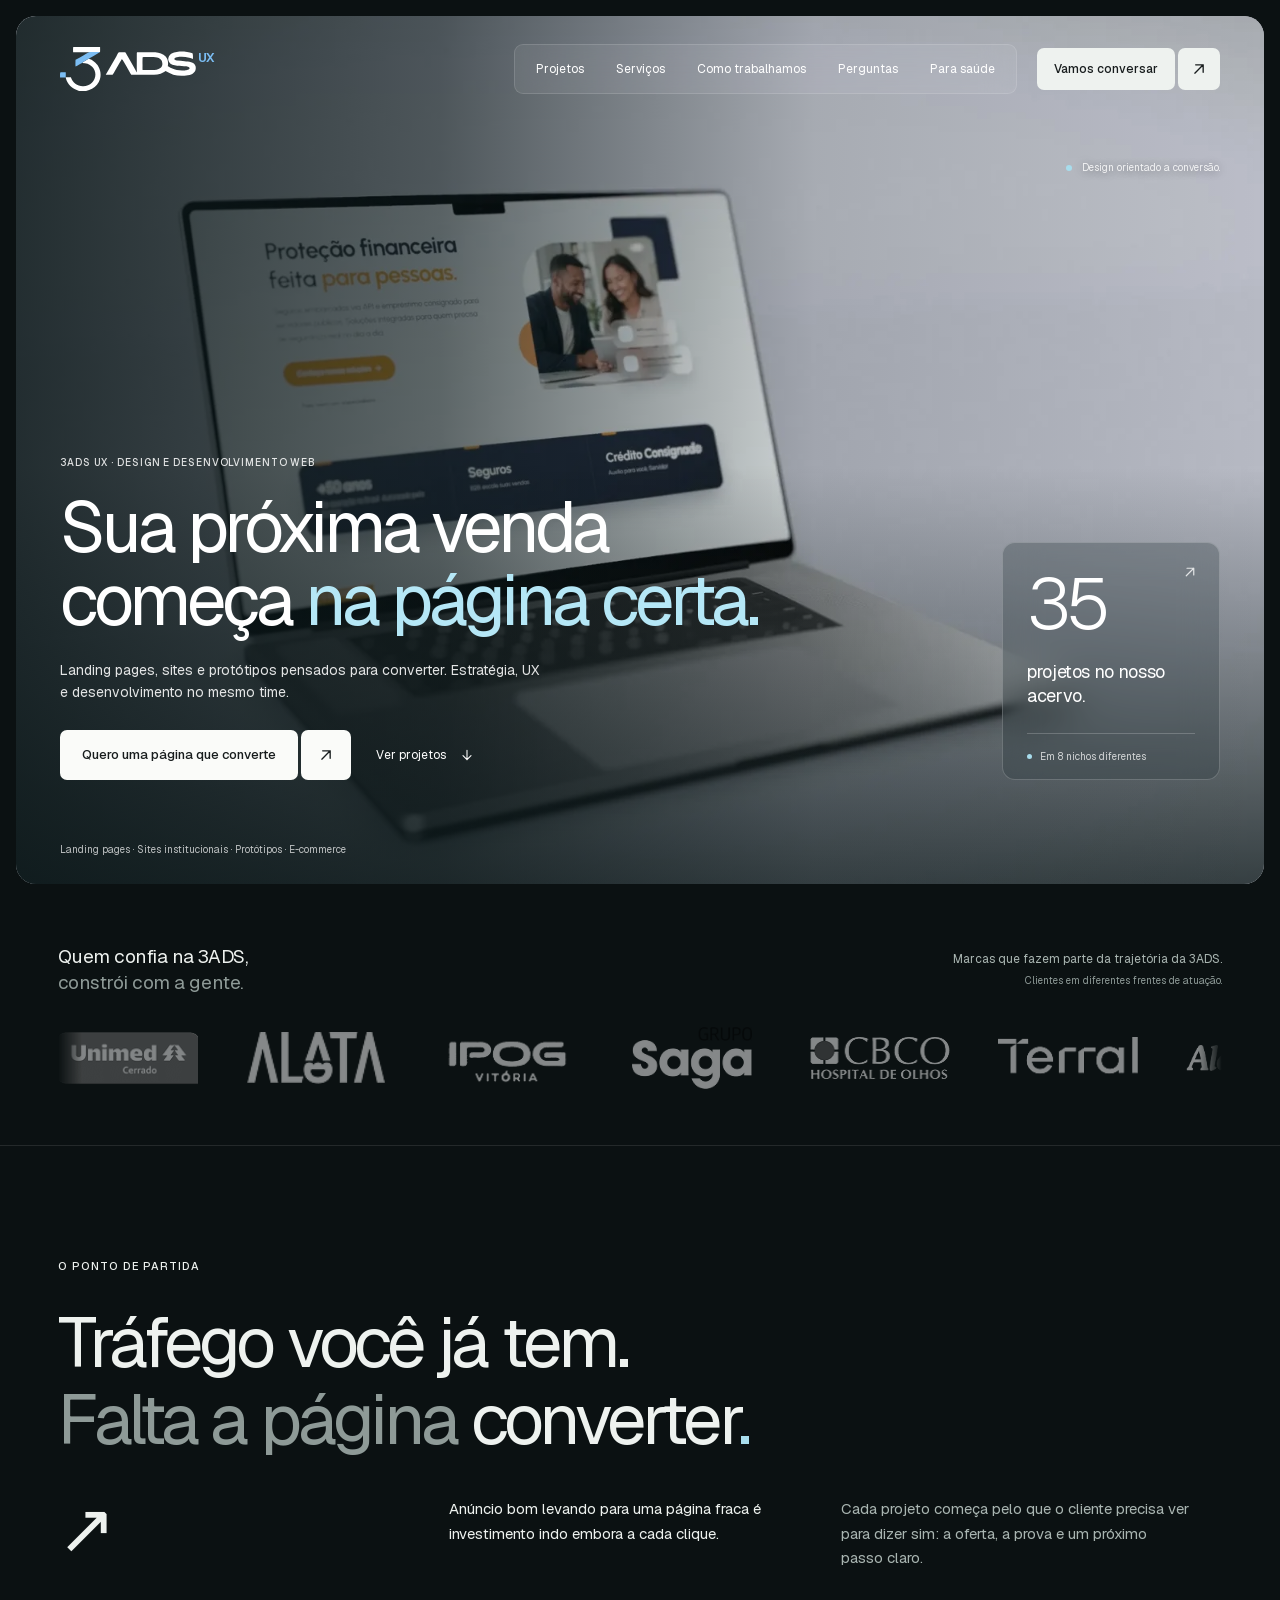
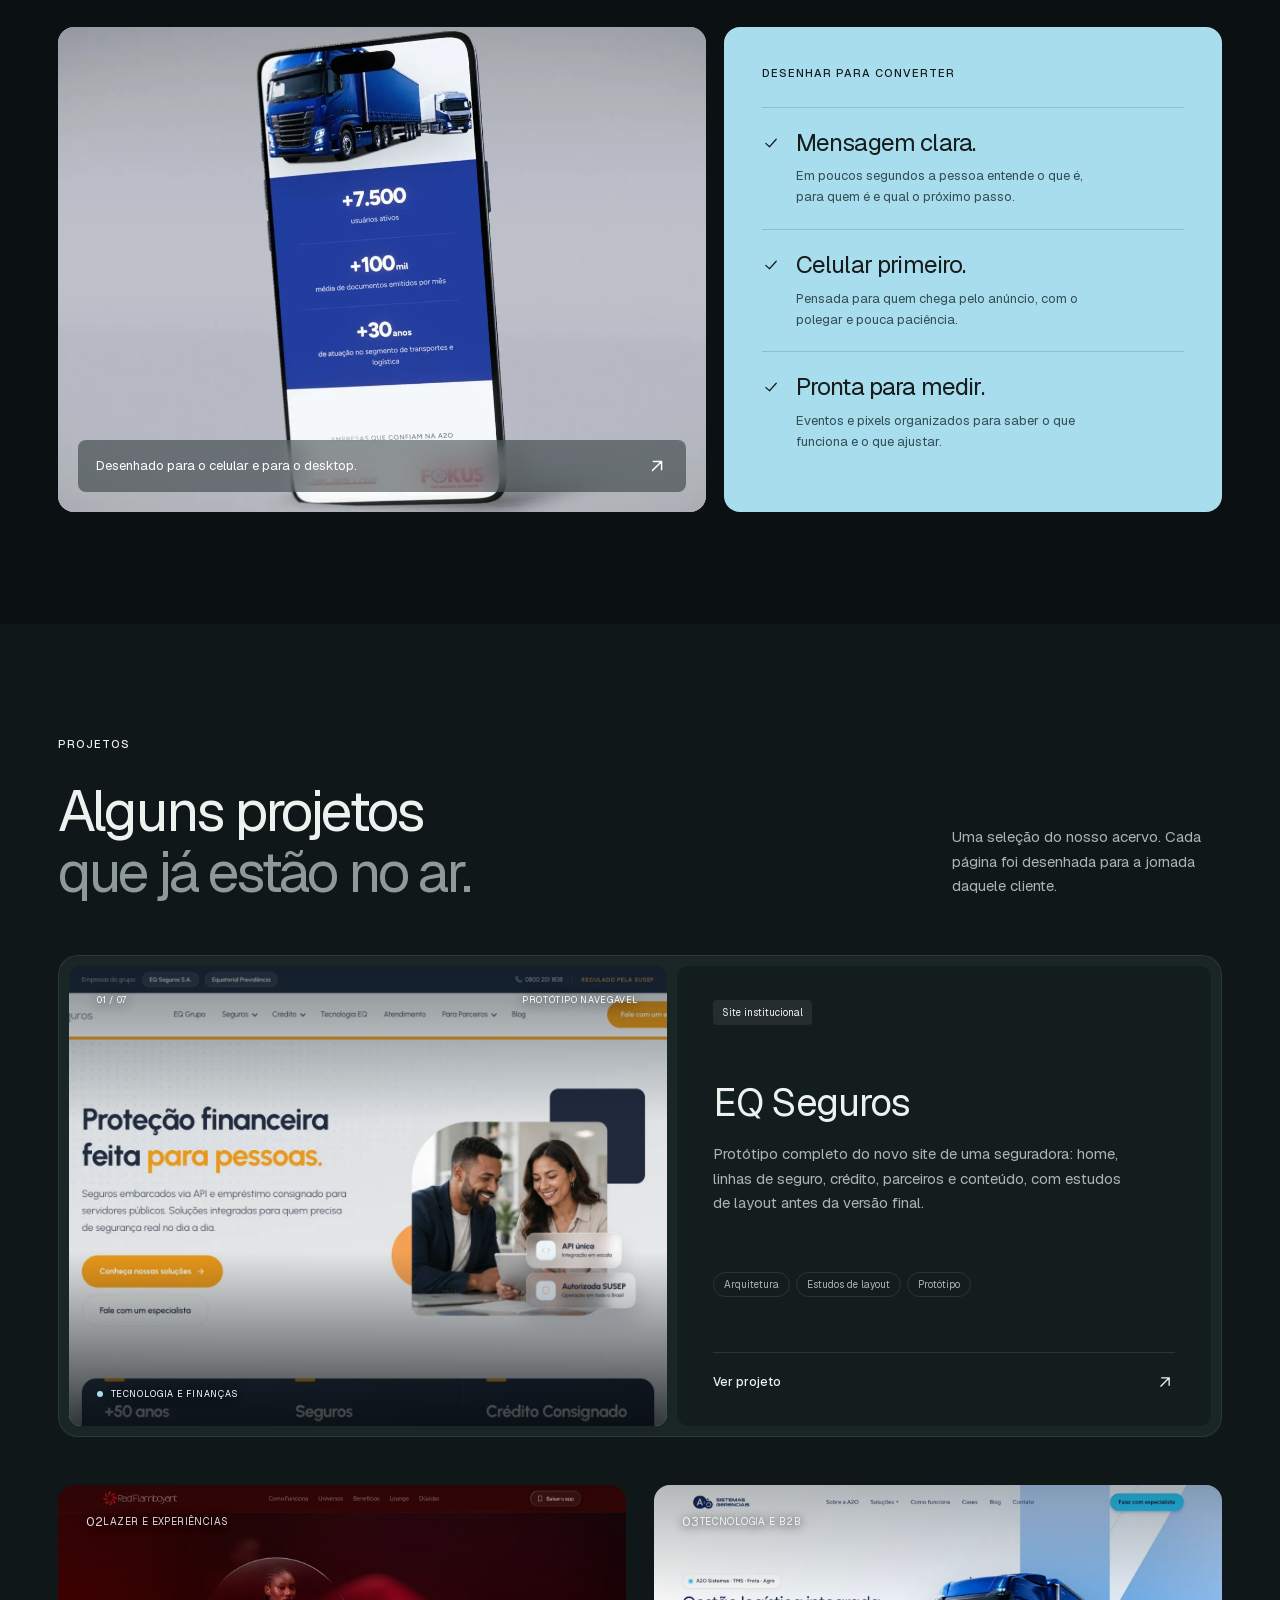
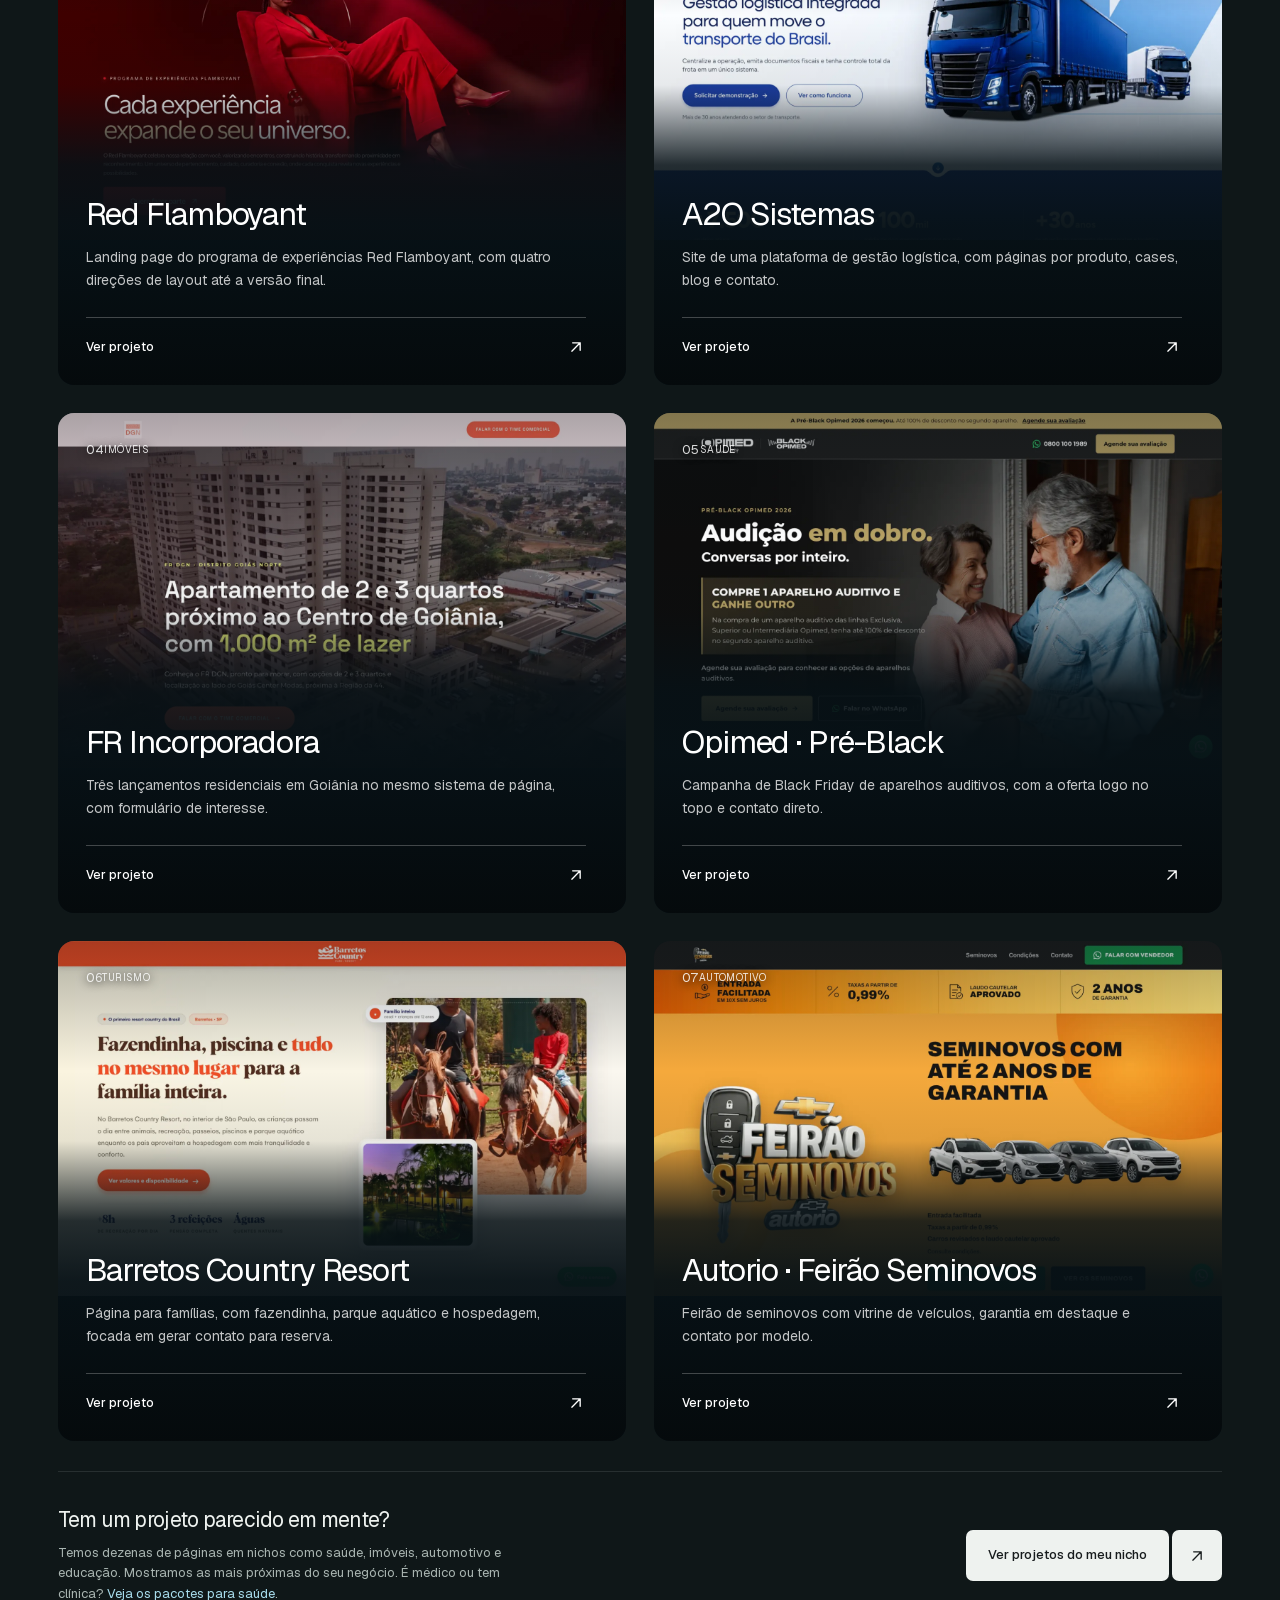
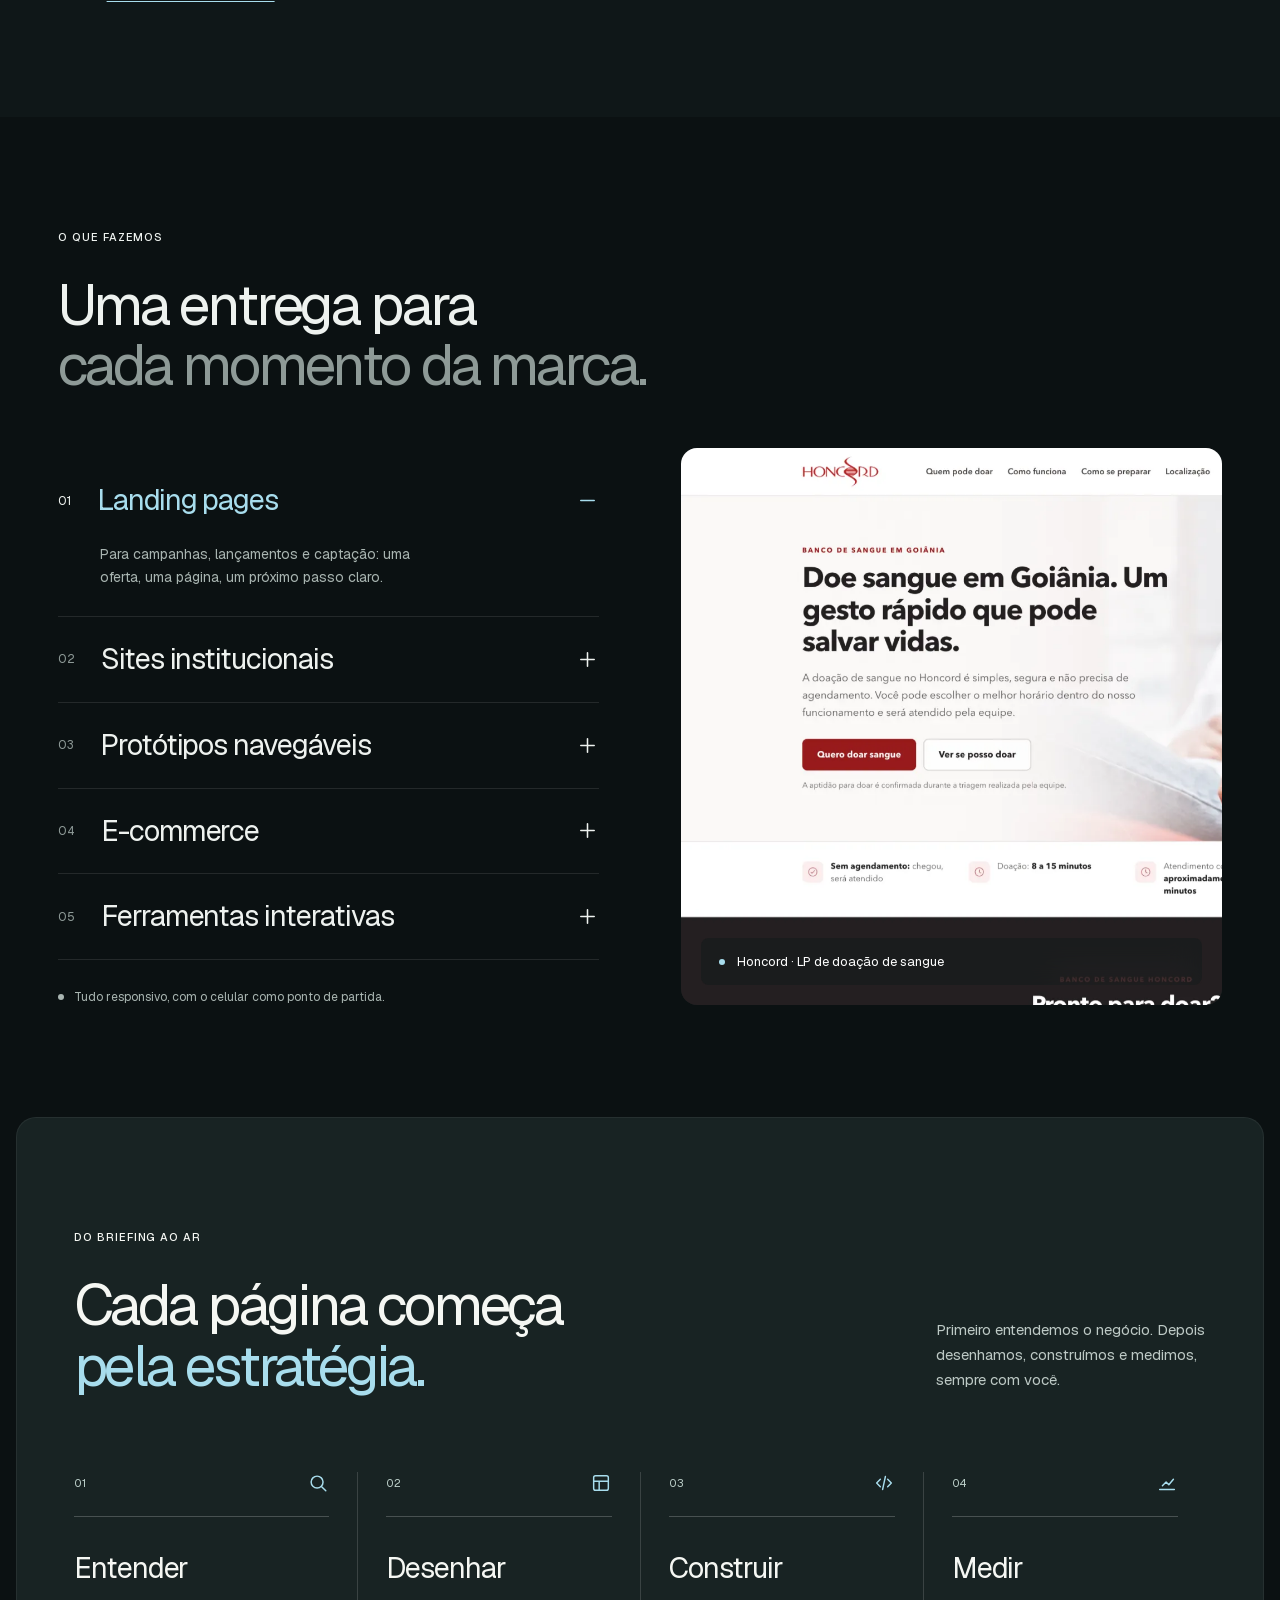
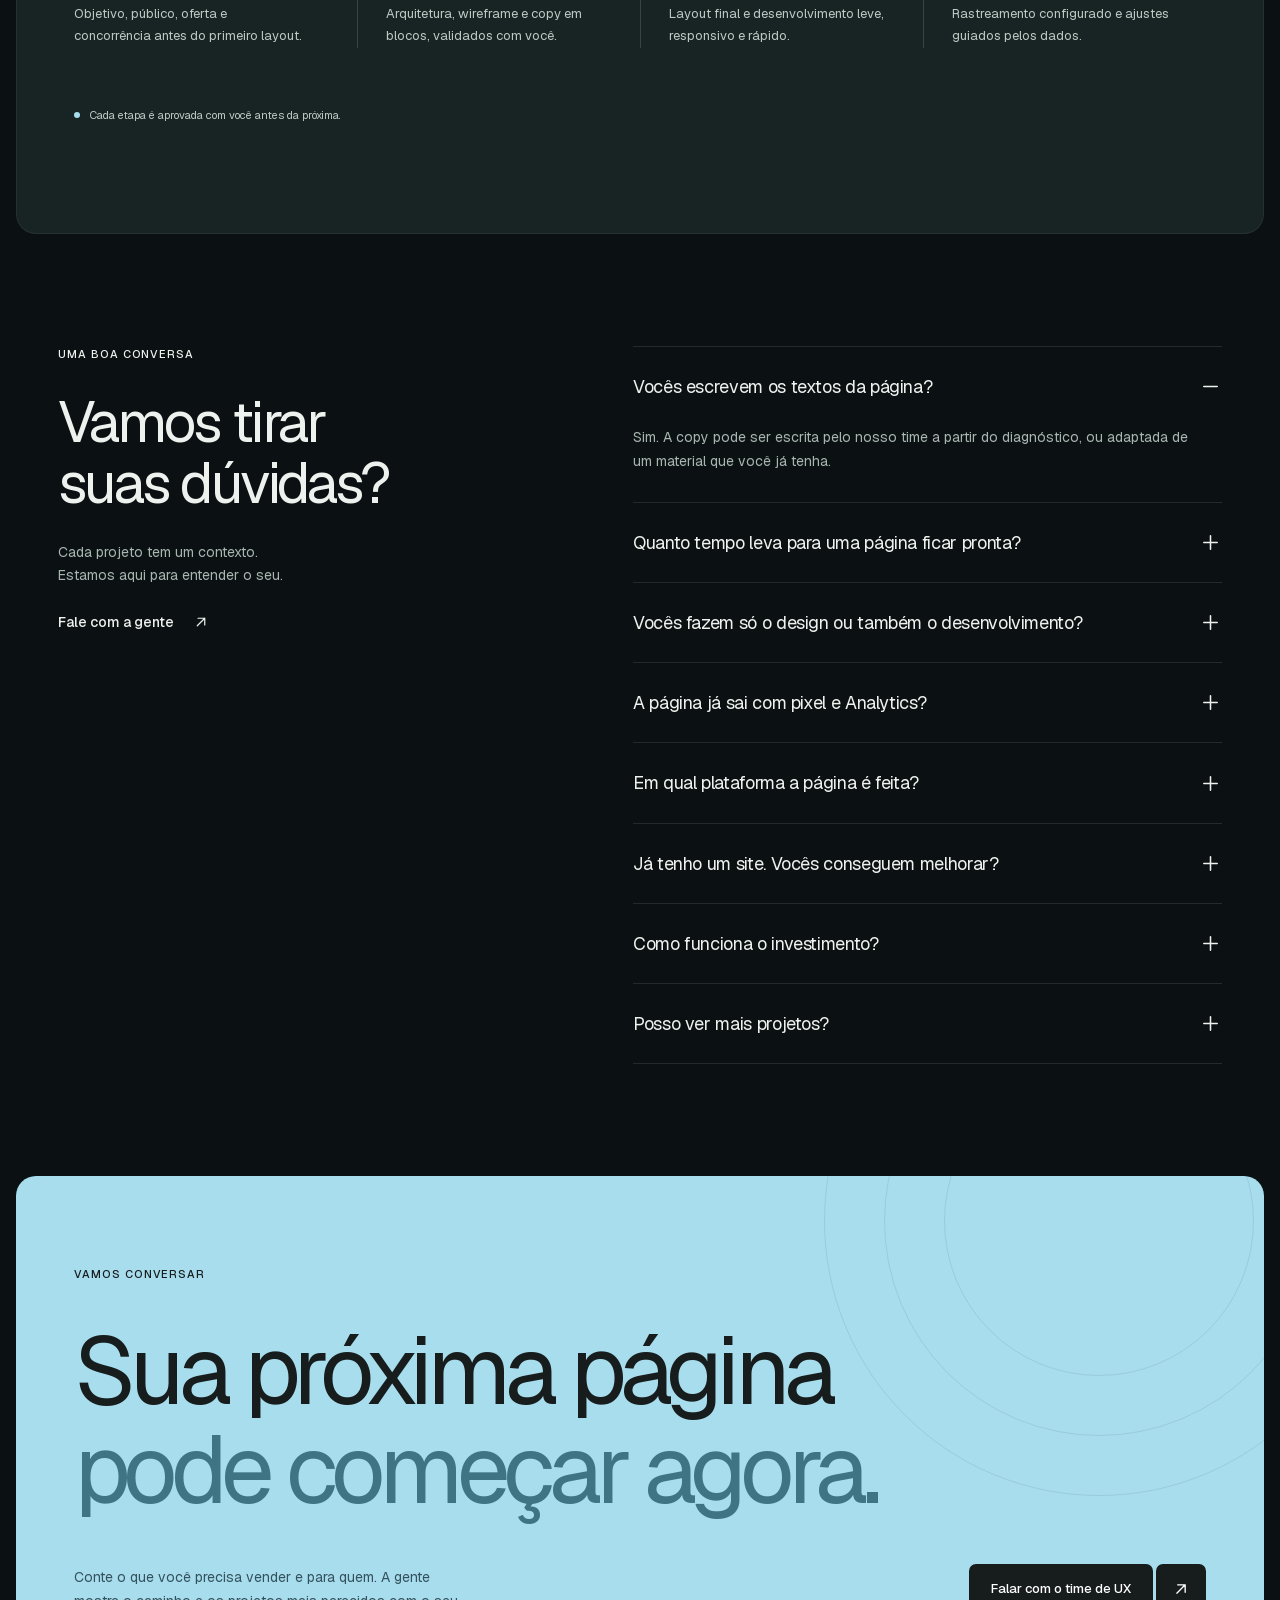
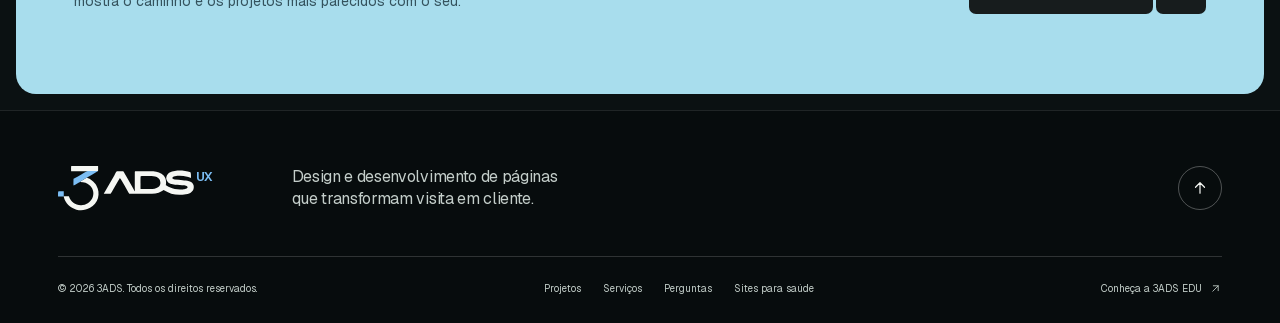
==== commit 42c41033: "Página de sites para saúde com pacotes e mockups Nova landing page em /saude/ com a oferta para médi" ====
--- a/index.html
+++ b/index.html
@@ -26,6 +26,7 @@
           <a href="#servicos">Serviços</a>
           <a href="#como-trabalhamos">Como trabalhamos</a>
           <a href="#perguntas">Perguntas</a>
+          <a href="saude/">Para saúde</a>
         </div>
         <a class="button-link button-dark js-contato" href="#contato">
           <span>Vamos conversar</span>
@@ -42,6 +43,7 @@
       <a href="#servicos"><span class="menu-index">02</span>Serviços<svg viewBox="0 0 24 24" width="22" height="22" aria-hidden="true"><path d="M7 17 17 7M8 7h9v9"/></svg></a>
       <a href="#como-trabalhamos"><span class="menu-index">03</span>Como trabalhamos<svg viewBox="0 0 24 24" width="22" height="22" aria-hidden="true"><path d="M7 17 17 7M8 7h9v9"/></svg></a>
       <a href="#perguntas"><span class="menu-index">04</span>Perguntas<svg viewBox="0 0 24 24" width="22" height="22" aria-hidden="true"><path d="M7 17 17 7M8 7h9v9"/></svg></a>
+      <a href="saude/"><span class="menu-index">05</span>Sites para saúde<svg viewBox="0 0 24 24" width="22" height="22" aria-hidden="true"><path d="M7 17 17 7M8 7h9v9"/></svg></a>
       <a class="button-link button-blue js-contato" href="#contato">
         <span>Vamos conversar</span>
         <span class="button-arrow"><svg viewBox="0 0 24 24" width="20" height="20" aria-hidden="true"><path d="M7 17 17 7M8 7h9v9"/></svg></span>
@@ -158,7 +160,7 @@
         <div class="program-help reveal">
           <div>
             <h3>Tem um projeto parecido em mente?</h3>
-            <p>Temos dezenas de páginas em nichos como saúde, imóveis, automotivo e educação. Mostramos as mais próximas do seu negócio.</p>
+            <p>Temos dezenas de páginas em nichos como saúde, imóveis, automotivo e educação. Mostramos as mais próximas do seu negócio. É médico ou tem clínica? <a class="link-saude" href="saude/">Veja os pacotes para saúde</a>.</p>
           </div>
           <a class="button-link button-dark js-contato" href="#contato">
             <span>Ver projetos do meu nicho</span>
@@ -258,7 +260,7 @@
       </div>
       <div class="footer-bottom">
         <span>© 2026 3ADS. Todos os direitos reservados.</span>
-        <nav aria-label="Rodapé"><a href="#projetos">Projetos</a><a href="#servicos">Serviços</a><a href="#perguntas">Perguntas</a></nav>
+        <nav aria-label="Rodapé"><a href="#projetos">Projetos</a><a href="#servicos">Serviços</a><a href="#perguntas">Perguntas</a><a href="saude/">Sites para saúde</a></nav>
         <span><a href="https://atende3ads-ux.github.io/3ads-edu/" target="_blank" rel="noopener">Conheça a 3ADS EDU <svg viewBox="0 0 24 24" width="13" height="13" aria-hidden="true"><path d="M7 17 17 7M8 7h9v9"/></svg></a></span>
       </div>
     </div>
--- a/assets/styles.css
+++ b/assets/styles.css
@@ -199,6 +199,7 @@
 .program-help { border-top: 1px solid var(--line); padding-top: 34px; margin-top: 30px; display: flex; align-items: center; justify-content: space-between; gap: 32px; }
 .program-help h3 { font-size: 21px; line-height: 1.3; margin-bottom: 9px; }
 .program-help p { color: var(--texto); font-size: 13px; line-height: 1.6; max-width: 480px; }
+.link-saude { color: var(--blue); text-decoration: underline; text-underline-offset: 3px; }
 
 /* serviços */
 .formats-grid { display: grid; grid-template-columns: 1fr 1fr; gap: 7%; align-items: stretch; }
